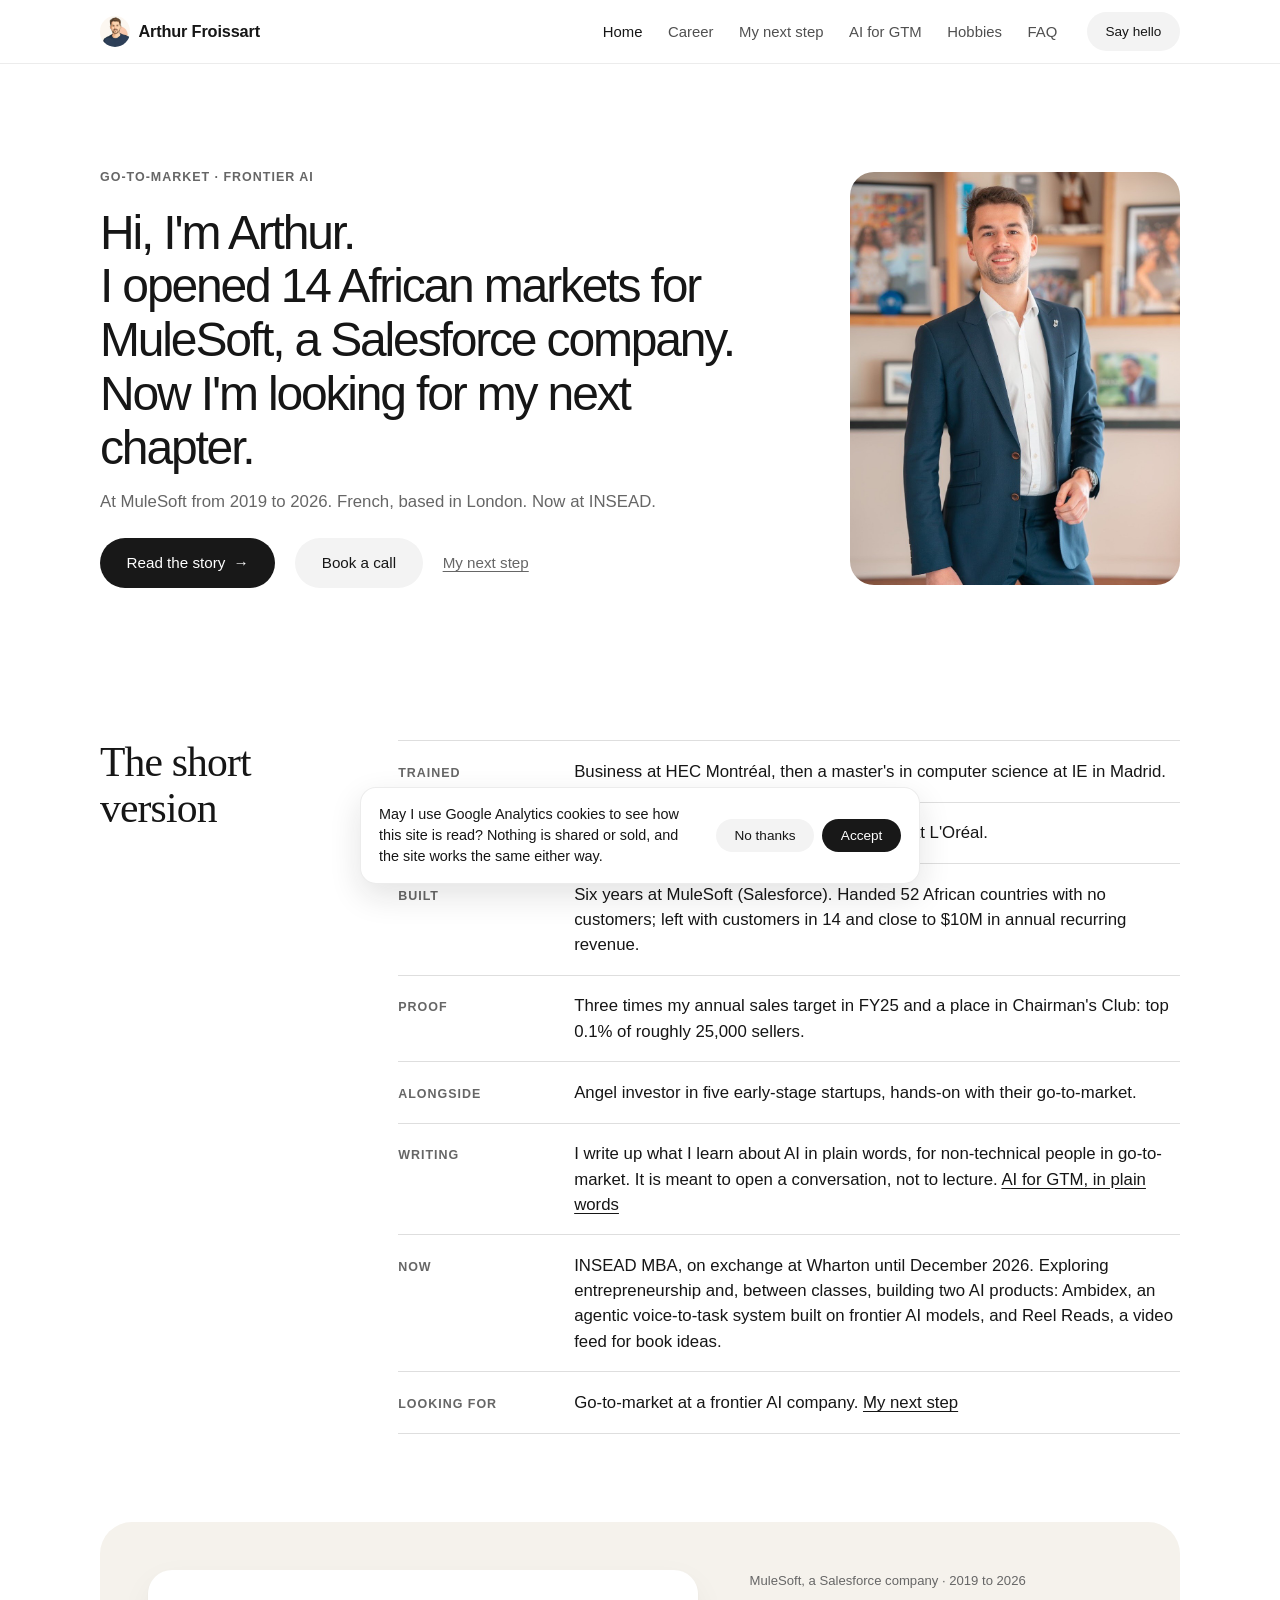
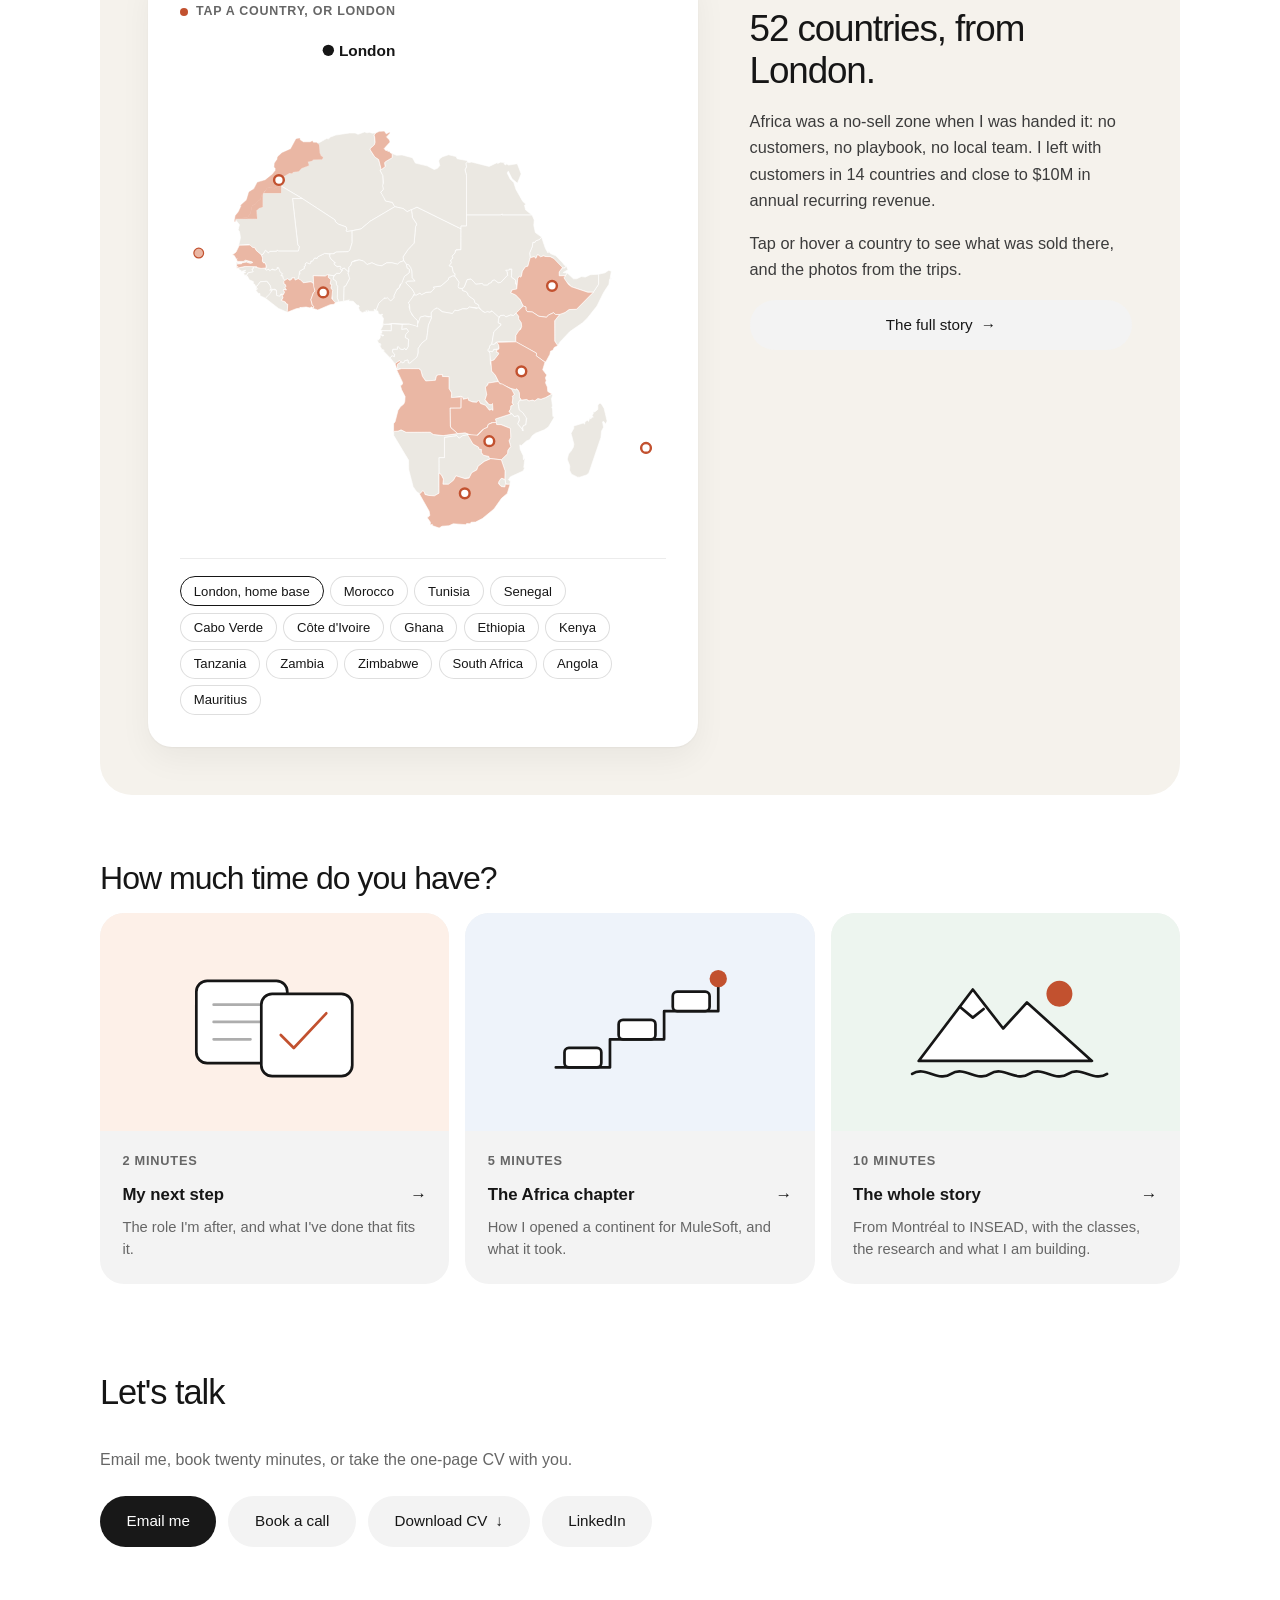
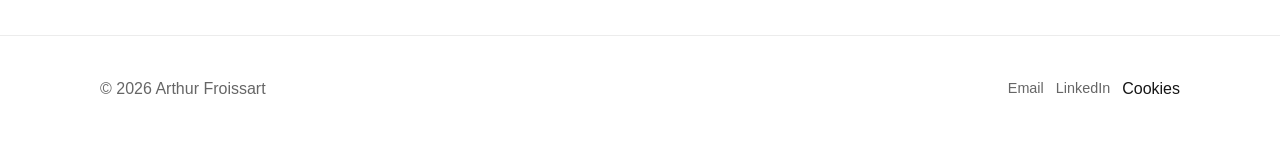
==== index.html @ 1012da7a "remove Claude mentions, fix Chairman's Club and country figures (live pages only) Co-Authored-By: Cl" ====
<!DOCTYPE html>
<html lang="en-GB">
<head>
  <meta charset="UTF-8">
  <meta name="viewport" content="width=device-width, initial-scale=1.0">
  <title>Arthur Froissart · Go-to-market and builder for AI companies</title>
  <meta name="description" content="Arthur built an enterprise software business across Africa from zero. Next, he wants to do it for an AI company.">
  <meta property="og:type" content="website">
  <meta property="og:title" content="Arthur Froissart · Go-to-market and builder for AI companies">
  <meta property="og:description" content="Arthur built an enterprise software business across Africa from zero. Next, he wants to do it for an AI company.">
  <meta property="og:image" content="https://arthurmf.com/assets/og-card.jpg">
  <meta property="og:image:width" content="1200">
  <meta property="og:image:height" content="630">
  <meta name="twitter:card" content="summary_large_image">
  <link rel="icon" href="data:image/svg+xml,%3Csvg xmlns='http://www.w3.org/2000/svg' viewBox='0 0 64 64'%3E%3Crect width='64' height='64' rx='16' fill='%23181818'/%3E%3Ctext x='32' y='42' font-family='Georgia,serif' font-size='30' fill='%23fff' text-anchor='middle'%3EA%3C/text%3E%3C/svg%3E">
  <link rel="stylesheet" href="style.css">
  <script>document.documentElement.classList.add("js");</script>
</head>
<body>
  <a class="skip-link" href="#main">Skip to content</a>

  <header class="site-header">
    <div class="site-header__inner">
      <a class="site-header__brand" href="index.html">
        <img src="assets/illustrations/avatar.jpg" alt="">
        Arthur Froissart
      </a>

      <button class="nav-toggle" data-nav-toggle aria-expanded="false" aria-controls="site-nav">
        <span class="nav-toggle__bar"></span>
        <span class="visually-hidden">Menu</span>
      </button>

      <nav class="site-nav" id="site-nav" data-site-nav aria-label="Primary">
        <ul class="site-nav__list">
          <li><a class="site-nav__link is-active" href="index.html" aria-current="page">Home</a></li>
          <li><a class="site-nav__link" href="career.html">Career</a></li>
          <li><a class="site-nav__link" href="my-next-step.html">My next step</a></li>
          <li><a class="site-nav__link" href="ai-for-gtm.html">AI for GTM</a></li>
          <li><a class="site-nav__link" href="outside.html">Hobbies</a></li>
          <li><a class="site-nav__link" href="faq.html">FAQ</a></li>
          <li><a class="btn btn--secondary btn--sm site-nav__cta" href="mailto:arthurmf.amf@gmail.com">Say hello</a></li>
        </ul>
      </nav>
    </div>
  </header>

  <main id="main">
    <section class="section">
      <div class="container">
        <div class="hero">
          <div class="hero__copy prose">
            <span class="eyebrow">Go-to-market · frontier AI</span>
            <h1>Hi, I'm Arthur.<br>I opened 14 African markets for MuleSoft, a Salesforce company. Now I'm looking for my next chapter.</h1>
            <p class="hero__lede">At MuleSoft from 2019 to 2026. French, based in London. Now at INSEAD.</p>
            <div class="hero__cta-row">
              <a href="career.html" class="btn btn--primary">Read the story <span class="arrow" aria-hidden="true">→</span></a>
              <a href="https://calendar.app.google/CfKY5YtipS45RqvT8" class="btn btn--secondary" target="_blank" rel="noopener">Book a call</a>
              <a href="my-next-step.html" class="link-secondary">My next step</a>
            </div>
          </div>
          <figure class="hero__photo">
            <img src="assets/photos/arthur-portrait.jpg" alt="Portrait of Arthur Froissart" width="960" height="1200">
          </figure>
        </div>
      </div>
    </section>

    <section class="section">
      <div class="container">
        <div class="short-version">
          <h2 class="short-version__title reveal">The short version</h2>
          <ul class="fact-rows">
            <li class="fact-row reveal"><span class="fact-row__label">Trained</span><span class="fact-row__text">Business at HEC Montréal, then a master's in computer science at IE in Madrid.</span></li>
            <li class="fact-row reveal"><span class="fact-row__label">Started</span><span class="fact-row__text">Consulting at Monitor Deloitte, then analytics at L'Oréal.</span></li>
            <li class="fact-row reveal"><span class="fact-row__label">Built</span><span class="fact-row__text">Six years at MuleSoft (Salesforce). Handed 52 African countries with no customers; left with customers in 14 and close to $10M in annual recurring revenue.</span></li>
            <li class="fact-row reveal"><span class="fact-row__label">Proof</span><span class="fact-row__text">Three times my annual sales target in FY25 and a place in Chairman's Club: top 0.1% of roughly 25,000 sellers.</span></li>
            <li class="fact-row reveal"><span class="fact-row__label">Alongside</span><span class="fact-row__text">Angel investor in five early-stage startups, hands-on with their go-to-market.</span></li>
            <li class="fact-row reveal"><span class="fact-row__label">Writing</span><span class="fact-row__text">I write up what I learn about AI in plain words, for non-technical people in go-to-market. It is meant to open a conversation, not to lecture. <a href="ai-for-gtm.html">AI for GTM, in plain words</a></span></li>
            <li class="fact-row reveal"><span class="fact-row__label">Now</span><span class="fact-row__text">INSEAD MBA, on exchange at Wharton until December 2026. Exploring entrepreneurship and, between classes, building two AI products: Ambidex, an agentic voice-to-task system built on frontier AI models, and Reel Reads, a video feed for book ideas.</span></li>
            <li class="fact-row reveal"><span class="fact-row__label">Looking for</span><span class="fact-row__text">Go-to-market at a frontier AI company. <a href="my-next-step.html">My next step</a></span></li>
          </ul>
        </div>
      </div>
    </section>

    <section class="section--tight">
      <div class="container">
        <div class="panel panel--flip" style="--tint: var(--tint-sand)">
          <div class="exhibit reveal">
            <p class="exhibit__hint">Tap a country, or London</p>
            <div class="africa" data-africa>
              <svg class="africa__svg" viewBox="0 -105 600 615" aria-hidden="true" focusable="false">
                <g class="africa__land">
          <path d="M241.9 10.6L239.4 13.5L240.7 22.4L239.7 25.6L234.7 30.1L234.6 31.7L240.3 40.5L245.1 43.7L248.3 56.2L246.9 57.0L250.3 63.4L250.8 80.7L247.7 84.0L251.6 89.5L253.3 94.6L261.9 96.5L265.0 101.9L234.5 119.9L223.3 129.3L206.2 132.7L204.7 131.6L205.7 129.8L204.9 126.8L195.5 123.5L191.5 120.2L191.4 118.3L149.3 90.9L124.6 76.3L124.6 66.7L134.9 60.4L138.5 60.7L139.5 59.0L146.5 58.1L149.8 54.6L158.7 51.2L157.5 49.7L158.0 46.3L163.1 45.3L164.1 43.7L175.3 43.5L176.4 41.0L173.7 38.9L172.2 35.2L171.4 25.5L168.5 23.1L172.2 22.6L180.7 17.9L183.3 18.1L185.7 15.9L192.1 13.5L209.3 10.9L216.0 10.9L219.6 12.6L227.7 9.6L230.7 10.7L232.8 10.4L232.6 9.6L237.4 11.2Z"/>
          <path d="M194.6 219.5L195.7 219.0L194.0 214.3L194.5 200.3L193.0 198.1L192.6 193.8L188.9 191.4L189.0 189.0L193.3 184.0L197.1 184.2L199.7 181.3L199.7 178.7L203.0 177.7L208.0 182.3L207.3 184.3L209.7 189.7L204.3 200.0L202.5 200.3L202.0 218.5Z"/>
          <path d="M355.4 382.8L361.5 394.7L368.4 398.5L369.1 401.1L372.0 401.4L371.8 405.0L374.1 408.4L381.0 410.0L381.1 411.5L383.3 412.7L375.4 416.1L367.8 422.1L366.1 426.6L359.8 430.1L357.1 436.3L350.6 437.1L340.4 433.9L337.3 439.5L331.1 444.3L324.3 444.2L325.0 438.0L322.5 432.8L319.5 430.3L319.4 411.4L326.2 411.4L326.2 386.4L341.5 384.2L344.1 387.3L348.5 384.4Z"/>
          <path d="M189.7 187.0L181.6 185.9L179.3 187.5L164.4 187.0L165.1 197.5L161.7 194.5L152.1 195.7L146.0 190.9L146.3 186.7L147.9 184.4L147.6 181.4L153.5 177.9L153.1 175.6L154.9 174.8L154.2 172.6L155.1 171.7L156.8 170.7L159.6 172.2L161.1 171.5L161.5 168.9L163.5 169.0L166.0 165.1L169.2 165.5L170.2 163.5L178.4 159.5L185.1 160.4L184.7 163.2L186.5 166.8L191.8 171.0L190.3 170.9L190.3 173.1L194.2 175.9L197.9 175.4L198.7 177.0L197.7 178.1L199.8 180.9L197.1 184.2L193.3 184.0Z"/>
          <path d="M391.4 278.1L390.5 281.3L392.9 282.1L393.1 283.6L388.6 289.6L385.7 292.1L383.5 292.1L382.3 288.4L381.2 279.5L385.5 280.8L387.1 277.7Z"/>
          <path d="M241.8 229.5L244.8 221.6L250.1 215.8L255.7 213.8L260.0 217.9L264.3 213.4L263.6 212.3L266.8 205.5L270.5 201.8L276.8 187.9L282.7 183.4L283.0 179.2L280.1 177.6L279.2 172.9L281.9 173.3L284.6 176.8L286.2 181.3L286.5 189.4L290.1 193.7L280.5 193.9L278.6 195.9L286.4 203.6L289.3 208.8L285.8 215.7L281.8 220.4L283.0 221.9L282.6 225.9L286.5 235.8L292.8 242.0L293.6 246.4L292.8 250.4L282.7 246.8L262.2 246.1L251.5 247.1L250.2 246.1L251.0 239.8L248.6 236.0L249.8 235.6L249.5 234.2L247.7 235.1L244.8 234.0L244.2 230.8L242.5 230.0L241.9 231.0Z"/>
          <path d="M347.8 202.9L348.8 205.4L352.6 206.5L355.0 208.7L355.5 211.3L362.9 216.7L363.9 220.5L368.2 222.9L369.9 227.1L357.2 225.7L354.0 228.0L349.0 227.8L342.8 230.1L339.1 229.7L336.1 233.7L323.4 231.5L321.1 229.0L316.2 226.9L310.0 232.2L310.2 238.1L302.5 236.7L296.6 238.0L293.6 246.4L292.8 242.0L288.7 238.3L283.8 230.5L283.0 221.9L281.7 220.7L288.9 210.6L292.1 210.7L296.1 208.3L297.7 210.5L303.6 207.5L309.8 207.1L313.5 202.9L312.0 201.3L321.9 199.7L331.0 191.8L331.4 189.7L336.6 187.0L339.0 187.5L344.4 195.0L343.7 201.9Z"/>
          <path d="M346.7 129.2L346.6 154.9L340.7 155.0L339.6 156.2L339.5 158.7L335.8 162.9L336.9 165.5L333.9 168.0L334.8 171.2L332.0 174.8L335.6 175.7L337.2 183.1L339.5 184.7L339.0 187.5L336.6 187.0L331.6 189.4L331.0 191.8L321.9 199.7L312.5 201.0L313.5 202.9L310.5 206.1L309.8 207.1L303.6 207.5L298.0 210.4L296.1 208.3L292.1 210.7L288.9 210.6L289.3 208.8L286.4 203.6L278.6 195.9L280.5 193.9L290.1 193.7L286.5 189.4L286.2 181.3L284.6 176.8L281.9 173.3L279.2 172.9L276.1 168.6L275.0 164.0L281.3 154.7L288.8 146.8L290.6 126.5L292.1 123.4L286.8 115.4L285.5 105.4L292.3 102.4Z"/>
          <path d="M259.3 288.4L261.8 285.7L264.4 286.7L264.8 284.4L262.1 281.1L262.5 277.7L268.2 277.6L268.1 274.9L269.2 274.2L271.9 277.5L275.2 278.1L277.0 276.3L278.8 278.7L281.4 274.7L282.0 265.7L277.8 263.2L278.5 259.4L281.7 255.7L280.0 252.5L273.5 253.3L274.0 247.1L282.7 246.8L290.6 248.8L293.3 250.1L292.9 247.5L296.6 238.0L302.2 236.7L307.1 238.0L309.2 237.2L310.2 239.3L306.5 248.1L304.3 265.5L298.4 270.1L293.9 276.6L293.4 285.4L291.5 288.6L283.6 295.0L281.6 294.7L281.2 291.0L276.9 292.1L276.5 293.9L274.8 294.7L270.6 291.9L265.3 295.8Z"/>
          <path d="M392.7 317.5L380.1 319.5L379.9 321.5L376.7 324.5L378.3 328.7L378.3 334.4L376.4 339.9L377.3 342.1L381.2 345.8L384.1 346.2L384.3 345.0L386.2 344.5L386.1 353.2L384.6 351.9L381.6 352.9L376.8 346.9L370.8 344.7L368.3 340.5L366.0 343.2L360.6 342.7L356.0 340.8L355.6 338.0L349.4 339.4L349.3 337.5L346.6 335.7L335.1 337.9L335.1 331.6L331.9 326.2L331.7 311.5L323.7 311.3L323.6 308.9L318.8 309.3L316.4 310.4L315.1 316.0L303.1 316.9L299.1 311.2L297.1 303.7L295.3 301.9L272.0 301.5L268.0 302.5L266.7 301.0L268.6 300.5L268.3 296.3L272.6 293.1L274.6 294.6L276.5 293.9L276.9 292.1L281.2 291.0L281.6 294.7L283.6 295.0L292.3 287.4L293.9 282.4L293.9 276.6L298.4 270.1L304.3 265.5L306.5 248.1L310.2 239.3L309.9 232.8L313.3 228.5L317.5 227.0L323.4 231.5L336.1 233.7L339.1 229.7L342.8 230.1L349.0 227.8L354.0 228.0L357.2 225.7L366.0 227.4L368.0 226.5L375.3 232.2L378.9 231.2L382.3 231.9L385.4 230.6L393.7 238.2L392.6 245.1L396.3 247.2L387.2 256.2L384.7 271.2L382.1 273.5L381.7 276.7L379.8 278.4L382.3 282.6L383.0 295.1L384.9 300.7L384.5 304.7L389.0 309.7Z"/>
          <path d="M477.7 183.6L475.5 187.0L467.8 187.1L467.8 182.3L472.5 176.7L474.0 177.6L476.8 175.4L478.6 179.6L472.7 183.1Z"/>
          <path d="M434.3 112.2L397.4 112.2L397.1 110.8L395.8 112.2L353.5 112.2L353.5 63.4L351.6 56.4L353.3 53.2L352.6 48.7L354.6 46.5L356.2 47.5L359.7 46.8L381.3 52.2L390.3 47.9L393.9 47.1L391.4 48.2L393.3 48.0L395.0 46.9L400.4 47.3L402.1 48.7L400.5 47.7L399.6 49.0L401.9 50.4L402.9 49.0L405.3 50.5L416.1 48.8L420.9 61.4L416.3 73.0L409.7 67.5L405.0 58.0L403.6 60.3L407.3 67.6L411.7 72.1L414.5 80.6L422.9 95.4L426.9 99.0L425.0 100.1L426.3 105.8Z"/>
          <path d="M260.6 247.1L260.7 255.0L248.8 254.8L247.4 254.1L250.3 248.7L250.2 246.1L251.5 247.1Z"/>
          <path d="M432.0 164.9L431.3 158.9L434.6 151.0L435.3 145.8L438.0 145.8L438.9 144.0L443.7 142.2L446.1 139.4L450.8 153.5L454.1 159.0L454.7 156.6L457.0 159.7L463.6 162.4L471.6 170.7L474.6 174.3L476.6 174.6L473.8 177.6L471.8 177.0L461.2 165.8L456.6 163.5L450.1 163.3L449.0 162.3L444.9 163.7L441.2 160.8L439.1 165.6L436.9 163.5Z"/>
          <path d="M274.0 247.1L273.5 253.3L280.0 252.5L281.7 255.7L278.5 259.4L277.8 263.2L282.0 265.7L281.4 274.7L278.8 278.7L277.0 276.3L275.2 278.1L271.9 277.5L269.2 274.2L268.1 274.9L268.2 277.6L262.5 277.7L262.1 281.1L264.8 284.4L264.4 286.7L261.8 285.7L260.4 286.6L259.3 288.4L250.0 278.9L252.0 279.1L249.0 277.9L245.0 270.7L247.0 272.9L248.2 272.4L246.8 272.1L247.2 270.8L245.2 270.6L242.8 265.8L244.4 266.5L246.8 264.2L247.2 259.5L250.2 261.5L251.6 260.5L248.5 259.8L247.0 258.0L249.0 257.9L248.8 254.8L260.7 255.0L260.8 246.2Z"/>
          <path d="M71.0 169.4L78.1 169.4L81.4 167.9L85.6 170.0L88.6 169.7L89.4 171.1L86.7 171.8L80.6 169.6L79.7 170.7L69.6 173.0L69.2 171.1L70.2 170.2L72.0 171.6L78.7 170.2L72.4 171.1Z"/>
          <path d="M113.7 204.1L110.8 205.1L112.2 202.7L110.9 198.5L107.4 194.0L99.1 194.5L95.0 199.9L93.2 200.3L92.2 197.7L90.5 197.0L90.5 194.3L85.5 192.1L83.1 187.5L81.3 188.1L83.8 183.5L90.2 182.0L88.7 179.0L90.4 178.1L90.2 175.6L99.3 177.9L106.2 177.5L105.4 178.8L106.7 180.1L109.3 178.8L110.8 180.9L112.4 179.3L117.3 180.0L120.0 178.5L119.9 176.9L122.4 177.8L123.6 182.4L126.5 184.5L124.7 186.9L126.9 187.1L127.4 190.5L129.3 191.9L128.3 197.2L129.9 197.8L130.7 200.1L129.5 202.0L131.4 204.6L127.8 204.1L127.5 205.7L129.1 206.9L127.8 210.2L124.7 209.5L123.2 212.4L121.6 212.7L119.2 211.4L118.9 205.0L117.1 203.7Z"/>
          <path d="M70.0 177.8L80.3 175.6L90.2 175.6L90.4 178.1L88.7 179.0L90.2 182.0L83.8 183.5L81.3 187.4L81.2 186.0L80.1 186.8L78.3 184.2L81.1 182.9L78.2 181.7L81.1 180.4L75.2 181.7L75.3 180.6L72.6 179.8L73.1 178.6Z"/>
          <path d="M379.0 466.5L376.7 466.8L374.4 470.1L372.3 469.9L369.8 467.9L367.6 463.5L370.1 461.4L372.2 458.6L378.3 456.2L383.5 460.8L381.5 465.2Z"/>
          <path d="M105.3 214.8L114.6 203.9L118.9 205.0L119.2 211.4L123.2 212.4L124.2 210.1L126.2 210.7L127.2 213.7L125.1 217.5L130.0 219.4L130.6 221.2L132.9 222.1L132.3 232.2L121.5 227.4Z"/>
          <path d="M248.3 56.2L253.1 52.5L252.4 47.8L253.5 46.3L261.8 41.4L261.8 36.2L267.1 38.4L273.9 38.0L286.8 41.5L290.4 48.1L304.8 51.5L313.6 56.0L317.7 54.5L320.4 51.2L319.1 45.4L320.4 42.7L323.8 40.3L331.3 37.8L340.6 40.0L341.9 42.7L353.8 45.0L354.6 46.5L352.6 48.7L353.4 52.5L351.6 56.4L352.3 59.1L353.5 63.4L353.5 125.8L346.7 125.8L346.7 129.2L292.3 102.4L280.3 108.0L275.3 104.2L265.0 101.9L261.9 96.5L253.8 95.0L247.7 84.0L250.6 81.2L250.9 79.2L249.9 76.0L251.0 72.9L250.4 63.8L246.9 57.0Z"/>
          <path d="M520.5 346.3L523.2 350.7L526.9 366.4L525.0 370.3L522.9 366.9L521.3 367.3L522.5 373.9L519.9 379.0L519.3 386.5L504.4 430.4L501.4 432.8L493.1 435.6L490.4 435.5L483.0 431.8L480.6 427.0L480.9 421.8L477.7 413.3L479.4 407.0L482.2 403.7L485.2 398.8L485.9 394.7L482.4 381.4L485.7 375.4L485.8 372.3L497.5 368.8L499.1 370.1L499.6 367.3L502.8 365.3L503.9 366.8L505.6 362.2L506.4 361.9L506.5 363.9L508.5 361.3L509.8 361.6L508.5 359.5L510.0 356.7L509.6 354.7L511.7 355.1L515.4 352.0L515.5 346.4L518.2 343.9Z"/>
          <path d="M409.4 357.1L407.9 357.2L405.8 354.2L407.8 351.7L408.1 347.7L411.5 345.8L409.7 344.2L410.6 337.7L409.8 335.9L412.5 333.6L407.5 325.8L414.0 327.6L415.4 326.7L418.4 330.0L418.8 333.4L418.9 337.1L421.3 340.5L419.0 340.8L417.2 344.5L418.6 352.6L421.7 354.6L427.4 361.6L426.7 371.0L423.8 371.9L422.7 374.4L423.6 378.1L422.2 378.2L422.1 376.3L416.5 369.8L418.5 365.8L418.2 361.1L417.1 359.8L412.3 360.9Z"/>
          <path d="M106.2 177.5L106.1 173.8L104.5 170.9L103.1 171.3L101.6 169.1L101.9 165.2L100.1 161.1L102.4 160.6L105.4 155.5L109.2 158.8L110.9 156.9L119.4 156.7L120.0 155.2L121.2 156.4L146.1 156.4L147.2 151.1L145.3 149.1L138.8 91.8L150.8 91.8L191.4 118.3L191.5 120.2L195.5 123.5L204.9 126.8L205.7 129.8L204.7 131.6L205.7 132.5L212.3 131.6L212.4 146.2L209.7 155.0L207.4 157.4L192.4 157.9L188.5 160.1L178.4 159.5L170.2 163.5L169.2 165.5L166.0 165.1L163.5 169.0L161.5 168.9L161.1 171.5L159.6 172.2L156.1 170.8L154.2 172.6L154.9 174.8L153.1 175.6L153.5 177.9L147.6 181.4L146.0 190.9L142.6 192.5L141.2 192.0L141.0 188.9L139.9 190.0L138.4 189.3L138.1 191.4L136.3 191.5L135.9 192.8L132.6 190.8L129.3 192.7L127.4 190.5L126.9 187.1L124.7 186.9L126.5 184.5L123.6 182.4L121.6 177.1L119.7 177.0L120.0 178.5L117.5 179.9L113.7 178.8L110.8 180.9L109.3 178.8L106.7 180.1L105.4 178.8Z"/>
          <path d="M100.1 161.1L93.8 155.6L92.4 152.6L89.3 152.0L84.8 148.5L73.2 149.4L71.2 154.1L74.6 140.2L73.4 132.6L71.3 130.1L72.7 129.1L71.8 129.4L73.4 124.3L68.8 118.4L67.6 119.7L68.2 116.8L95.1 116.7L94.2 106.6L97.8 103.6L101.8 102.2L101.9 94.2L101.9 85.0L124.6 85.0L124.6 76.3L150.8 91.8L138.8 91.8L145.3 149.1L147.2 151.1L146.1 156.4L121.2 156.4L120.0 155.2L119.4 156.7L110.9 156.9L109.2 158.8L105.4 155.5L102.4 160.6Z"/>
          <path d="M396.4 414.1L404.1 406.6L404.5 402.3L408.0 397.7L406.0 390.6L408.0 386.6L407.6 375.4L396.0 370.8L390.4 370.5L389.2 363.7L409.4 357.1L412.3 360.9L417.3 359.9L418.6 364.8L416.5 369.8L422.1 376.3L422.0 377.9L423.5 378.2L422.7 374.4L424.0 371.7L426.7 371.0L427.7 363.1L423.3 356.3L418.6 352.6L417.2 344.5L419.0 340.8L427.8 339.7L430.5 341.4L435.1 340.5L437.7 341.4L441.5 338.6L445.3 339.4L452.6 336.5L458.8 333.0L459.8 334.3L458.3 338.9L459.5 347.7L458.6 350.1L459.5 350.1L460.0 360.7L461.2 360.2L461.3 362.4L454.5 373.6L449.4 377.2L438.7 381.3L434.8 384.2L431.1 389.4L427.4 391.0L421.2 396.5L419.2 395.8L419.6 401.0L423.4 409.0L423.7 414.1L424.7 412.2L425.3 413.5L424.1 423.6L425.3 423.8L423.3 427.9L407.7 435.1L405.2 438.6L407.0 440.4L407.7 439.2L407.2 444.4L402.0 444.3L400.7 437.1L401.1 428.1Z"/>
          <path d="M342.6 381.8L351.8 380.9L355.4 382.8L348.5 384.4L344.4 387.3L341.5 384.2L326.2 386.4L326.2 411.4L319.4 411.4L319.5 455.3L313.9 458.6L306.7 458.1L302.2 456.9L301.6 454.0L299.6 452.4L295.7 456.1L291.7 453.2L287.6 447.3L282.2 426.4L281.9 414.5L263.7 384.2L263.5 379.1L268.9 378.8L272.7 377.2L278.9 380.2L308.7 380.1L312.5 382.9L324.7 384.3Z"/>
          <path d="M276.1 168.6L271.1 170.3L268.3 172.8L261.2 171.0L254.8 171.2L249.0 174.7L243.1 174.0L236.8 171.1L230.8 173.3L226.4 168.9L220.9 167.5L215.3 168.4L211.8 170.3L211.1 173.8L208.4 176.6L208.0 182.3L202.7 177.6L199.7 178.7L199.8 180.9L197.7 178.1L198.7 177.0L197.9 175.4L193.8 175.6L190.3 173.1L190.3 170.9L191.8 171.0L190.5 170.2L186.1 166.1L184.7 163.2L185.2 160.0L190.0 159.9L192.4 157.9L207.4 157.4L209.6 155.2L212.4 146.2L212.3 131.6L223.3 129.3L234.5 119.9L265.0 101.9L275.3 104.2L280.3 108.0L285.5 105.4L286.8 115.4L292.1 123.4L290.6 126.5L288.8 146.8L281.3 154.7L275.0 164.0Z"/>
          <path d="M276.1 168.6L279.2 172.9L280.1 177.6L283.0 179.2L282.7 183.4L276.8 187.9L273.4 196.8L271.5 197.7L270.2 202.3L267.9 203.4L263.6 212.3L264.3 213.4L261.6 216.9L259.4 218.0L255.7 213.8L254.4 215.0L252.6 214.2L245.2 220.9L241.8 229.5L239.6 228.4L240.0 230.8L233.1 230.9L231.7 229.7L232.3 231.1L230.7 231.9L229.6 229.7L230.3 232.1L228.3 231.4L224.9 232.6L221.6 230.2L220.2 226.6L221.3 224.6L219.0 224.2L220.7 223.6L218.4 223.4L213.7 218.6L207.3 218.2L208.9 216.9L202.0 218.5L202.5 200.3L204.3 200.0L209.3 190.8L207.3 183.6L208.5 181.8L208.4 176.6L211.1 173.8L211.8 170.3L220.9 167.5L226.4 168.9L230.8 173.3L236.8 171.1L243.1 174.0L249.0 174.7L254.8 171.2L261.2 171.0L268.3 172.8L271.1 170.3Z"/>
          <path d="M384.7 271.2L387.1 271.8L391.1 269.1L393.1 272.4L393.4 277.2L389.2 277.8L387.1 277.7L385.5 280.8L380.3 280.0L379.8 278.4L381.7 276.7L381.8 274.1Z"/>
          <path d="M414.6 233.1L411.3 236.3L408.0 235.4L402.1 237.9L399.8 235.9L395.4 236.1L393.3 238.1L384.6 230.3L382.3 231.9L378.9 231.2L376.5 232.4L372.6 230.2L368.9 225.8L368.2 222.9L363.9 220.5L362.9 216.7L355.5 211.3L355.0 208.7L352.6 206.5L348.8 205.4L347.8 202.9L350.4 201.4L354.3 191.7L359.4 191.0L364.9 197.3L373.2 196.5L374.3 198.4L379.7 198.4L380.7 196.6L384.0 195.4L384.9 193.4L387.6 191.9L392.7 195.6L395.9 195.2L404.1 186.4L403.5 182.2L401.7 180.2L409.4 178.7L408.9 188.7L414.2 192.6L413.9 197.2L415.3 197.5L415.5 202.8L414.5 204.4L409.9 204.4L408.0 208.1L414.1 210.7L419.6 216.5L423.4 224.5Z"/>
          <path d="M113.7 204.1L111.2 209.0L105.3 214.8L98.7 211.6L98.7 209.1L96.2 208.6L93.3 204.5L95.9 203.1L94.0 203.5L93.8 201.7L94.8 201.4L93.2 200.3L95.0 199.9L99.1 194.5L106.9 193.8L110.9 198.5L112.2 202.7L110.8 205.1Z"/>
          <path d="M466.0 273.3L462.3 267.7L462.3 242.5L469.4 233.7L474.6 232.6L480.0 228.8L489.2 228.4L509.9 207.4L516.4 197.5L516.4 185.2L524.3 183.4L527.2 181.4L529.0 180.3L532.1 181.4L530.6 190.8L531.7 190.0L533.0 191.2L529.9 191.5L529.2 197.7L522.6 207.7L514.4 224.4L502.4 239.5L496.7 245.0L480.9 256.0L469.1 268.4Z"/>
          <path d="M516.4 185.2L516.4 197.5L509.9 207.4L503.1 207.4L483.0 200.7L474.9 192.4L473.7 189.6L477.7 183.6L485.4 190.9L489.2 190.8L495.2 188.1L500.2 188.7L506.0 185.8Z"/>
          <path d="M415.3 197.5L413.9 197.2L414.2 192.6L408.9 188.7L409.4 178.7L406.1 178.7L406.2 180.1L401.7 180.2L403.5 182.2L404.1 186.4L395.5 195.4L392.7 195.6L387.6 191.9L384.9 193.4L384.0 195.4L380.7 196.6L379.7 198.4L374.3 198.4L373.2 196.5L364.9 197.3L359.0 190.9L354.1 191.8L350.4 201.4L347.8 202.9L344.0 202.2L343.1 200.3L344.4 195.0L339.0 187.5L339.5 184.7L337.2 183.1L335.6 175.7L332.0 174.8L334.8 171.2L334.1 167.6L336.8 165.2L335.8 162.9L339.5 158.7L340.1 155.5L346.6 154.9L346.7 125.8L353.5 125.8L353.5 112.2L395.8 112.2L397.1 110.8L397.4 112.2L434.3 112.2L437.0 118.3L436.5 125.0L438.4 133.8L446.1 139.4L443.7 142.2L438.9 144.0L438.0 145.8L435.3 145.8L434.6 151.0L431.3 158.9L432.0 164.9L429.3 175.1L426.2 176.0L422.4 181.4L421.1 187.9L420.0 188.7L418.7 187.8L417.1 189.3Z"/>
          <path d="M189.7 187.0L188.8 191.2L192.6 193.8L193.0 198.1L194.5 200.3L194.0 214.3L195.7 219.0L191.7 220.4L188.6 217.9L187.0 210.8L188.3 205.3L186.1 202.2L187.2 197.9L185.2 197.4L186.2 191.8L183.0 189.2L183.1 186.2Z"/>
          <path d="M414.1 268.6L393.1 268.6L390.0 269.1L387.1 271.8L384.7 271.2L387.2 256.2L396.1 247.9L395.6 246.4L392.6 245.1L392.9 240.3L395.4 236.1L399.8 235.9L402.1 237.9L408.0 235.4L411.3 236.3L414.6 233.1L417.8 237.0L417.8 240.3L421.0 244.9L421.4 250.1L414.4 260.6Z"/>
          <path d="M400.8 438.3L402.0 444.3L400.9 447.5L394.8 446.2L393.0 441.7L395.0 438.5L397.0 436.9Z"/>
                </g>
                <g>
          <g class="africa__country africa__country--group" data-id="MA"><title>Morocco</title><path d="M168.5 23.1L171.4 25.5L172.2 35.2L173.7 38.9L176.4 41.0L175.3 43.5L164.1 43.7L163.1 45.3L157.6 46.5L158.7 51.2L149.8 54.6L146.5 58.1L139.5 59.0L138.5 60.7L134.9 60.4L124.7 66.5L123.8 77.4L119.6 77.6L116.8 79.2L110.4 78.1L106.1 79.0L106.5 80.7L101.4 85.9L99.1 93.0L95.3 95.4L93.1 98.7L89.1 100.7L86.9 110.1L83.3 115.6L68.0 116.1L68.5 112.9L72.4 108.2L76.2 100.0L74.9 100.8L75.5 99.7L82.3 93.7L85.2 83.9L91.3 80.0L95.5 72.0L105.0 69.3L114.2 62.0L117.9 57.1L118.0 54.8L116.4 52.9L116.9 48.1L120.0 43.6L120.7 40.3L125.7 35.7L136.7 30.8L143.3 18.5L147.7 17.7L147.9 19.6L152.1 22.4L160.5 22.4L163.4 21.0L164.3 22.9Z"/><path d="M123.6 73.7L124.6 73.7L124.6 85.0L101.9 85.0L101.8 102.2L97.8 103.6L94.2 106.6L95.1 116.7L68.2 116.8L67.7 120.3L68.0 116.1L82.7 115.9L84.2 113.9L86.9 110.1L89.1 100.7L93.1 98.7L95.3 95.4L99.1 93.0L101.6 85.1L103.9 84.3L106.5 80.7L106.1 79.0L110.4 78.1L116.8 79.2L119.6 77.6L123.8 77.4Z"/></g>
          <path class="africa__country" data-id="TN" d="M261.8 36.2L261.8 41.4L253.5 46.3L252.4 47.8L253.1 52.5L248.3 56.2L245.1 43.7L240.3 40.5L234.6 31.7L234.7 30.1L239.7 25.6L240.7 22.4L240.1 15.7L239.4 13.5L241.9 10.6L245.8 8.9L252.2 8.5L254.4 12.0L258.8 9.7L259.3 11.1L254.8 15.8L258.4 19.5L259.2 22.2L251.9 30.2L253.7 32.4L256.4 32.7L256.5 33.9L258.1 33.1L259.8 35.7Z"><title>Tunisia</title></path>
          <path class="africa__country" data-id="SN" d="M100.1 161.1L101.9 165.2L101.6 169.1L103.1 171.3L104.5 170.9L106.1 173.8L106.2 177.5L100.0 178.0L94.8 176.9L94.6 175.9L80.3 175.6L70.0 177.8L69.6 176.6L71.8 176.1L69.6 175.9L70.0 172.6L75.9 172.3L76.1 171.2L81.9 170.2L86.7 171.8L89.4 171.1L89.4 170.1L80.9 167.9L78.1 169.4L71.0 169.4L69.6 167.2L70.6 166.3L69.4 166.6L66.9 162.2L64.4 161.5L69.1 157.8L73.2 149.4L86.4 149.1L89.3 152.0L92.4 152.6L93.8 155.6Z"><title>Senegal</title></path>
          <circle class="africa__country africa__island" data-id="CV" cx="23.1" cy="159.1" r="6"><title>Cabo Verde</title></circle>
          <path class="africa__country" data-id="CI" d="M129.3 192.7L132.6 190.8L135.9 192.8L136.3 191.5L138.1 191.4L138.4 189.3L139.9 190.0L141.0 188.9L142.0 192.4L145.8 190.8L148.9 192.2L152.1 195.7L161.7 194.5L165.3 197.3L166.6 206.0L164.6 207.9L161.5 216.6L163.2 223.0L164.9 224.9L163.6 227.0L161.8 225.4L160.8 226.9L155.6 225.7L147.7 226.4L149.2 226.9L143.4 227.7L132.3 232.2L132.9 222.1L130.6 221.2L130.0 219.4L125.1 217.5L127.1 214.3L125.9 210.4L127.6 210.4L129.1 206.9L127.5 205.7L127.6 204.3L131.4 204.6L129.5 202.0L130.7 200.1L129.9 197.8L128.3 197.2L128.1 194.0Z"><title>Côte d'Ivoire</title></path>
          <path class="africa__country" data-id="GH" d="M183.1 186.2L183.0 189.2L186.2 191.8L185.2 197.4L187.2 197.9L186.1 202.2L188.3 205.0L187.2 215.2L191.7 220.4L190.1 222.3L185.4 222.7L170.0 229.4L165.1 227.7L162.4 227.2L164.5 226.8L164.9 224.9L163.2 223.0L161.5 216.6L164.6 207.9L166.6 206.0L164.9 200.3L164.4 187.0L179.3 187.5L181.6 185.9Z"><title>Ghana</title></path>
          <path class="africa__country" data-id="ET" d="M423.4 224.5L419.6 216.5L414.1 210.7L408.0 208.1L409.9 204.4L415.4 203.4L416.7 190.2L418.7 187.8L420.0 188.7L421.1 187.9L422.4 181.4L426.2 176.0L429.1 175.3L432.0 164.9L436.9 163.5L439.1 165.6L441.2 160.8L444.9 163.7L449.0 162.3L450.1 163.3L456.6 163.5L461.2 165.8L470.7 175.7L471.8 177.0L467.8 182.3L467.8 187.1L475.5 187.0L473.7 189.7L479.3 198.0L483.0 200.7L503.1 207.4L509.9 207.4L489.2 228.4L480.0 228.8L475.0 232.4L468.4 234.8L463.4 234.9L460.8 232.7L454.5 235.6L452.2 238.3L442.6 237.0L434.6 231.8L428.5 231.4L426.8 229.1L426.7 225.5Z"><title>Ethiopia</title></path>
          <path class="africa__country" data-id="KE" d="M414.1 268.6L414.4 260.6L418.1 254.7L420.2 253.3L421.5 249.7L421.0 244.9L417.8 240.3L417.8 237.0L414.6 233.1L423.4 224.5L426.7 225.5L426.8 229.1L428.5 231.4L434.6 231.8L442.6 237.0L452.2 238.3L454.5 235.6L460.8 232.7L463.4 234.9L468.4 234.8L462.2 242.7L462.3 267.7L466.0 273.3L461.7 275.6L460.0 279.1L457.1 280.1L456.4 283.9L451.4 293.3L450.1 293.6L440.6 286.8L439.3 285.6L439.6 282.5Z"><title>Kenya</title></path>
          <path class="africa__country" data-id="TZ" d="M407.5 325.8L394.2 319.9L389.0 309.7L384.5 304.7L383.5 292.1L387.2 291.1L393.1 283.6L392.9 282.1L390.5 281.0L391.2 278.3L393.2 277.7L393.6 276.4L393.1 272.4L390.8 269.2L414.7 268.6L439.6 282.5L439.9 283.9L439.4 285.7L450.3 293.7L447.5 303.1L452.5 309.6L450.8 312.9L451.8 316.3L450.9 319.2L453.2 324.3L453.7 329.8L458.8 333.0L451.0 337.4L445.3 339.4L441.5 338.6L437.7 341.4L435.1 340.5L430.5 341.4L427.8 339.7L421.3 340.5L418.9 337.1L418.7 331.4L417.0 328.0L414.8 326.4L414.0 327.6Z"><title>Tanzania</title></path>
          <path class="africa__country" data-id="ZM" d="M390.3 368.2L384.1 368.5L380.2 370.5L379.2 374.2L373.5 376.7L365.7 384.5L359.5 383.9L351.8 380.9L342.6 381.8L334.2 374.7L333.5 372.4L333.1 350.2L346.5 350.1L346.6 335.7L349.3 337.5L349.4 339.4L355.6 338.0L356.0 340.8L360.6 342.7L366.0 343.2L368.3 340.5L370.8 344.7L376.8 346.9L381.6 352.9L384.6 351.9L386.1 353.2L385.5 344.7L384.1 346.2L381.2 345.8L376.4 339.9L378.4 333.5L376.7 324.5L379.9 321.5L380.1 319.5L392.7 317.5L394.6 320.3L397.5 320.6L409.3 327.3L412.5 333.6L409.8 335.9L410.6 337.7L409.7 344.2L411.5 345.8L408.1 347.7L407.8 351.7L405.8 354.2L407.9 357.2L409.4 357.1L389.2 363.7Z"><title>Zambia</title></path>
          <path class="africa__country" data-id="ZW" d="M396.4 414.1L383.3 412.7L381.1 411.5L381.0 410.0L374.1 408.4L371.8 405.0L371.8 401.2L369.1 401.1L368.4 398.5L361.5 394.7L355.2 384.0L355.4 382.8L367.3 383.9L375.1 375.8L379.2 374.2L380.2 370.5L385.8 368.2L390.3 368.2L390.6 370.6L396.0 370.8L407.6 375.4L408.0 386.6L406.0 390.6L408.0 397.7L404.5 402.3L404.1 406.6Z"><title>Zimbabwe</title></path>
          <path class="africa__country" data-id="ZA" d="M383.3 412.7L396.4 414.1L401.0 427.6L400.8 438.3L397.2 436.9L395.8 437.5L393.1 441.4L393.1 443.9L396.3 447.0L399.4 447.5L400.9 447.5L401.2 444.2L407.2 444.4L403.8 455.6L396.7 461.6L387.4 474.8L373.1 486.6L364.6 491.0L359.1 491.2L357.9 493.1L353.6 492.8L352.4 494.1L337.0 493.1L331.8 495.5L323.2 496.1L319.7 498.3L311.7 495.5L311.1 493.6L308.8 495.0L308.9 491.1L305.2 485.9L305.3 484.5L306.2 484.7L308.2 482.8L307.4 477.6L295.4 456.4L299.6 452.4L301.6 454.0L302.2 456.9L306.7 458.1L313.9 458.6L319.5 455.3L319.5 430.3L322.5 432.8L325.0 438.0L324.3 444.2L331.1 444.3L337.3 439.5L340.4 433.9L351.9 437.4L356.6 436.7L359.8 430.1L366.1 426.6L367.8 422.1L375.4 416.1Z"><title>South Africa</title></path>
          <path class="africa__country" data-id="AO" d="M272.5 293.3L268.3 296.3L268.5 300.7L266.7 301.0L266.6 299.0L265.3 295.8L266.6 294.3L270.6 291.9ZM346.6 335.7L346.5 350.1L333.1 350.2L333.5 372.4L334.2 374.7L342.6 381.8L324.7 384.3L312.5 382.9L308.7 380.1L278.9 380.2L272.7 377.2L268.9 378.8L263.5 379.1L263.5 369.5L265.3 367.3L268.9 353.2L271.9 348.7L276.1 345.3L277.3 342.1L277.7 336.1L273.4 327.8L272.0 322.9L274.4 320.9L274.6 318.7L267.3 303.2L273.3 301.6L294.5 301.7L297.1 303.7L299.1 311.2L303.1 316.9L315.1 316.0L316.4 310.4L318.8 309.3L323.6 308.9L323.7 311.3L331.9 311.6L331.9 326.2L335.1 331.6L334.7 337.4L345.7 336.7Z"><title>Angola</title></path>
          <circle class="africa__country africa__island" data-id="MU" cx="574.9" cy="399.5" r="6"><title>Mauritius</title></circle>
                </g>
              </svg>
              <div class="africa__panel" data-africa-panel aria-live="polite" role="group" aria-label="Selected place" hidden>
                <button type="button" class="africa__close" data-africa-close aria-label="Close">×</button>
                <p class="africa__kicker" data-africa-kicker>The territory</p>
                <p class="africa__name" data-africa-name>14 countries</p>
                <p class="africa__detail" data-africa-detail>Every shaded market has at least one paying customer.</p>
                <p class="africa__detail" data-africa-note>Pick a country to follow the trip from London and see what was sold there.</p>
                <figure class="africa__photo" data-africa-photo hidden><img alt="" loading="lazy" data-africa-photo-img><figcaption><span data-africa-photo-cap></span><button type="button" class="africa__next" data-africa-photo-next hidden>Next photo</button></figcaption></figure>
              </div>
              <ul class="africa__chips" aria-label="Countries with customers">
              <li><button type="button" class="africa__chip africa__chip--home" data-id="LON" aria-pressed="false">London, home base</button></li>
              <li><button type="button" class="africa__chip" data-id="MA" aria-pressed="false">Morocco</button></li>
              <li><button type="button" class="africa__chip" data-id="TN" aria-pressed="false">Tunisia</button></li>
              <li><button type="button" class="africa__chip" data-id="SN" aria-pressed="false">Senegal</button></li>
              <li><button type="button" class="africa__chip" data-id="CV" aria-pressed="false">Cabo Verde</button></li>
              <li><button type="button" class="africa__chip" data-id="CI" aria-pressed="false">Côte d'Ivoire</button></li>
              <li><button type="button" class="africa__chip" data-id="GH" aria-pressed="false">Ghana</button></li>
              <li><button type="button" class="africa__chip" data-id="ET" aria-pressed="false">Ethiopia</button></li>
              <li><button type="button" class="africa__chip" data-id="KE" aria-pressed="false">Kenya</button></li>
              <li><button type="button" class="africa__chip" data-id="TZ" aria-pressed="false">Tanzania</button></li>
              <li><button type="button" class="africa__chip" data-id="ZM" aria-pressed="false">Zambia</button></li>
              <li><button type="button" class="africa__chip" data-id="ZW" aria-pressed="false">Zimbabwe</button></li>
              <li><button type="button" class="africa__chip" data-id="ZA" aria-pressed="false">South Africa</button></li>
              <li><button type="button" class="africa__chip" data-id="AO" aria-pressed="false">Angola</button></li>
              <li><button type="button" class="africa__chip" data-id="MU" aria-pressed="false">Mauritius</button></li>
              </ul>
              <script type="application/json" data-africa-data>{"MA": {"name": "Morocco", "region": "North Africa", "count": 4, "sectors": "Industry, telecoms, utilities", "note": "Executive briefings and hands-on workshops in Casablanca.", "photos": [{"src": "assets/photos/field/ma-street.jpg", "alt": "Arthur Froissart with two colleagues outside a customer's building", "cap": "Morocco, outside a customer's office"}]}, "TN": {"name": "Tunisia", "region": "North Africa", "count": 1, "sectors": "", "note": ""}, "SN": {"name": "Senegal", "region": "West Africa", "count": 3, "sectors": "Financial services, public sector, travel and transport", "note": "A hands-on workshop in Dakar with a local partner."}, "CV": {"name": "Cabo Verde", "region": "West Africa", "count": 1, "sectors": "", "note": ""}, "CI": {"name": "Côte d'Ivoire", "region": "West Africa", "count": 1, "sectors": "", "note": ""}, "GH": {"name": "Ghana", "region": "West Africa", "count": 1, "sectors": "", "note": "On site in Accra.", "photos": [{"src": "assets/photos/field/gh-group.jpg", "alt": "Arthur Froissart standing with a group of eight in a bright lobby", "cap": "Accra, after a workshop"}, {"src": "assets/photos/field/gh-accra.jpg", "alt": "Ghanaian flags flying in front of a government building in Accra", "cap": "Accra"}]}, "ET": {"name": "Ethiopia", "region": "East Africa", "count": 2, "sectors": "Financial services, travel and transport", "note": "On site in Addis Ababa for customer meetings.", "photos": [{"src": "assets/photos/field/et-selfie.jpg", "alt": "Arthur Froissart with two colleagues in a car park in Addis Ababa", "cap": "Addis Ababa, with the team"}, {"src": "assets/photos/field/et-office.jpg", "alt": "Arthur Froissart standing in an office lobby beside an Ethiopian flag", "cap": "Addis Ababa, at a customer's office"}, {"src": "assets/photos/field/et-workshop.jpg", "alt": "Arthur presenting to a full meeting room", "cap": "A workshop in Addis Ababa"}, {"src": "assets/photos/field/et-swag.jpg", "alt": "A table of MuleSoft mugs, caps and toy mules laid out for an event", "cap": "Event kit, laid out the night before"}]}, "KE": {"name": "Kenya", "region": "East Africa", "count": 1, "sectors": "", "note": ""}, "TZ": {"name": "Tanzania", "region": "East Africa", "count": 1, "sectors": "", "note": "On site in Tanzania.", "photos": [{"src": "assets/photos/field/tz-visit.jpg", "alt": "Arthur Froissart and a colleague outside a customer's head office", "cap": "Tanzania, outside a customer's head office", "tall": true}, {"src": "assets/photos/field/tz-dar.jpg", "alt": "Arthur Froissart in a white shirt in front of a painting", "cap": "Tanzania", "tall": true}, {"src": "assets/photos/field/tz-office.jpg", "alt": "Arthur Froissart giving a thumbs-up at a customer's reception desk", "cap": "Tanzania, at a customer's office"}]}, "ZM": {"name": "Zambia", "region": "Southern Africa", "count": 1, "sectors": "", "note": ""}, "ZW": {"name": "Zimbabwe", "region": "Southern Africa", "count": 1, "sectors": "", "note": "A full executive day in Harare with the customer's leadership team.", "photos": [{"src": "assets/photos/field/zw-group.jpg", "alt": "Arthur kneeling in the front row of a group photo outside a building", "cap": "Harare, after a full day together"}, {"src": "assets/photos/field/zw-harare.jpg", "alt": "A meeting room in Harare set up for a customer executive day", "cap": "Harare, April 2024"}]}, "ZA": {"name": "South Africa", "region": "Southern Africa", "count": 2, "sectors": "Telecoms, industry", "note": "On site in Johannesburg.", "photos": [{"src": "assets/photos/field/za-rooftop.jpg", "alt": "A long table of people in conversation on a rooftop terrace", "cap": "South Africa, a working lunch"}, {"src": "assets/photos/field/za-johannesburg.jpg", "alt": "Arthur Froissart and a colleague in front of Nelson Mandela Square", "cap": "Johannesburg", "tall": true}]}, "AO": {"name": "Angola", "region": "Southern Africa", "count": 2, "sectors": "Financial services", "note": "Home of the largest deal: a seven-figure annual contract with a leading bank."}, "MU": {"name": "Mauritius", "region": "Indian Ocean", "count": 4, "sectors": "Hospitality, insurance, diversified groups", "note": "Four customers on one island, built over repeat visits.", "photos": [{"src": "assets/photos/field/mu-visit.jpg", "alt": "Arthur Froissart and a colleague in front of an oval glass office building", "cap": "Mauritius, on a customer visit"}, {"src": "assets/photos/field/mu-team.jpg", "alt": "Arthur Froissart seated with a group after an event", "cap": "Mauritius, after an event"}]}}</script>
            </div>
          </div>
          <div class="panel__copy">
            <p class="panel__meta reveal">MuleSoft, a Salesforce company · 2019 to 2026</p>
            <h2 class="panel__title reveal">52 countries, from London.</h2>
            <p class="panel__text reveal">Africa was a no-sell zone when I was handed it: no customers, no playbook, no local team. I left with customers in 14 countries and close to $10M in annual recurring revenue.</p>
            <p class="panel__text reveal">Tap or hover a country to see what was sold there, and the photos from the trips.</p>
            <a class="btn btn--secondary" href="career.html#mulesoft">The full story <span class="arrow" aria-hidden="true">→</span></a>
          </div>
        </div>
      </div>
    </section>

    <section class="section--tight">
      <div class="container stack">
        <h2 class="time-paths__title reveal">How much time do you have?</h2>
        <div class="preview-grid">
          <a href="my-next-step.html" class="preview-card reveal" data-mins="2" style="--tint: var(--tint-peach)">
            <span class="preview-card__art">
              <svg viewBox="0 0 200 120" aria-hidden="true">
                <rect class="art-paper" x="28" y="22" width="84" height="76" rx="10"/>
                <path class="art-stroke" d="M44 44H96M44 60H96M44 76H78" opacity="0.35"/>
                <rect class="art-paper" x="88" y="34" width="84" height="76" rx="10"/>
                <path class="art-accent-stroke" d="M106 72l12 12 30-32"/>
              </svg>
            </span>
            <span class="preview-card__body">
              <span class="preview-card__time">2 minutes</span><span class="preview-card__title">My next step <span class="arrow" aria-hidden="true">→</span></span>
              <span class="preview-card__teaser">The role I'm after, and what I've done that fits it.</span>
            </span>
          </a>
          <a href="career.html#mulesoft" class="preview-card reveal" data-mins="5" style="--tint: var(--tint-blue); --d: 0.12s">
            <span class="preview-card__art">
              <svg viewBox="0 0 200 120" aria-hidden="true">
                <path class="art-stroke" d="M22 102H72V76H122V50H172V24"/>
                <rect class="art-paper" x="30" y="84" width="34" height="18" rx="4"/>
                <rect class="art-paper" x="80" y="58" width="34" height="18" rx="4"/>
                <rect class="art-paper" x="130" y="32" width="34" height="18" rx="4"/>
                <circle class="art-accent" cx="172" cy="20" r="8"/>
              </svg>
            </span>
            <span class="preview-card__body">
              <span class="preview-card__time">5 minutes</span><span class="preview-card__title">The Africa chapter <span class="arrow" aria-hidden="true">→</span></span>
              <span class="preview-card__teaser">How I opened a continent for MuleSoft, and what it took.</span>
            </span>
          </a>
          <a href="career.html" class="preview-card reveal" data-mins="10" style="--tint: var(--tint-green); --d: 0.24s">
            <span class="preview-card__art">
              <svg viewBox="0 0 200 120" aria-hidden="true">
                <circle class="art-accent" cx="150" cy="34" r="12"/>
                <path class="art-paper" d="M20 96L70 30l28 36 22-24 60 54z"/>
                <path class="art-stroke" d="M58 46l12 10 10-8"/>
                <path class="art-stroke" d="M14 108c12-8 24 8 36 0s24 8 36 0 24 8 36 0 24 8 36 0 24 8 36 0"/>
              </svg>
            </span>
            <span class="preview-card__body">
              <span class="preview-card__time">10 minutes</span><span class="preview-card__title">The whole story <span class="arrow" aria-hidden="true">→</span></span>
              <span class="preview-card__teaser">From Montréal to INSEAD, with the classes, the research and what I am building.</span>
            </span>
          </a>
        </div>
      </div>
    </section>

    <section class="section">
      <div class="container">
        <div class="prose stack reveal">
          <h2>Let's talk</h2>
          <p class="text-muted">Email me, book twenty minutes, or take the one-page CV with you.</p>
          <div class="hero__cta-row talk-row">
            <a href="mailto:arthurmf.amf@gmail.com" class="btn btn--primary">Email me</a>
            <a href="https://calendar.app.google/CfKY5YtipS45RqvT8" class="btn btn--secondary" target="_blank" rel="noopener">Book a call</a>
            <a href="assets/Arthur-Froissart-CV.pdf" class="btn btn--secondary" download>Download CV <span class="arrow" aria-hidden="true">↓</span></a>
            <a href="https://www.linkedin.com/in/arthurmf/" class="btn btn--secondary" target="_blank" rel="noopener">LinkedIn</a>
          </div>
        </div>
      </div>
    </section>
  </main>

  <footer class="site-footer">
    <div class="container site-footer__inner">
      <span class="text-muted">&copy; 2026 Arthur Froissart</span>
      <nav class="cluster" aria-label="Contact">
        <a href="mailto:arthurmf.amf@gmail.com">Email</a>
        <a href="https://www.linkedin.com/in/arthurmf/" target="_blank" rel="noopener">LinkedIn</a>
      </nav>
    </div>
  </footer>

  <script src="script.js"></script>
</body>
</html>
---- style.css ----
/* ==========================================================================
   Arthur Froissart — personal site
   Shared stylesheet (tokens + layout + components)
   ========================================================================== */

:root {
  /* Colour */
  --color-bg: #ffffff;
  --color-surface: rgb(243, 243, 243);
  --color-surface-strong: rgb(235, 235, 235);
  --color-text: rgb(22, 22, 22);
  --color-muted: rgb(102, 102, 102);
  --color-border: rgba(22, 22, 22, 0.08);
  --color-border-strong: rgba(22, 22, 22, 0.14);

  --color-primary-bg: rgb(24, 24, 24);
  --color-primary-text: #ffffff;

  --gradient-peach: linear-gradient(135deg, #ffe9df 0%, #ffe1ea 55%, #fff4ee 100%);

  --color-accent: #c2512f;
  --color-accent-soft: #f3d9cf;
  --tint-blue: #eef3fa;
  --tint-green: #edf5ef;
  --tint-peach: #fdf0e8;
  --tint-sand: #f5f2ec;

  --ease-out: cubic-bezier(0.22, 1, 0.36, 1);

  /* Type */
  --font-sans: -apple-system, BlinkMacSystemFont, "Segoe UI", Roboto, "Helvetica Neue", sans-serif;
  --font-display: ui-serif, "New York", "Iowan Old Style", "Palatino Linotype", Georgia, serif;

  /* Shape */
  --radius-pill: 9999px;
  --radius-lg: 1.5rem;
  --radius-md: 1rem;
  --radius-sm: 0.6rem;

  /* Layout */
  --container-width: 1120px;
  --prose-width: 680px;
  --header-height: 64px;

  /* Shadow */
  --shadow-card: 0 1px 2px rgba(22, 22, 22, 0.04), 0 1px 1px rgba(22, 22, 22, 0.03);
}

/* --------------------------------------------------------------------------
   Reset
   -------------------------------------------------------------------------- */

* {
  box-sizing: border-box;
}

html,
body {
  margin: 0;
  padding: 0;
}

html {
  /* Hard guarantee against the 375px horizontal-scroll failure mode */
  overflow-x: hidden;
  -webkit-text-size-adjust: 100%;
}

body {
  min-height: 100vh;
  width: 100%;
  background: var(--color-bg);
  color: var(--color-text);
  font-family: var(--font-sans);
  font-size: 16px;
  line-height: 1.6;
  -webkit-font-smoothing: antialiased;
}

img,
svg {
  max-width: 100%;
  height: auto;
  display: block;
}

a {
  color: inherit;
}

button {
  font-family: inherit;
}

ul,
ol {
  margin: 0;
  padding: 0;
}

/* --------------------------------------------------------------------------
   Typography
   -------------------------------------------------------------------------- */

h1,
h2,
h3,
h4 {
  font-family: var(--font-sans);
  color: var(--color-text);
  margin: 0;
}

h1 {
  font-size: clamp(2.1rem, 1.3rem + 3.2vw, 3rem);
  font-weight: 450;
  letter-spacing: -0.045em;
  line-height: 1.12;
}

h2 {
  font-size: clamp(1.6rem, 1.2rem + 1.6vw, 2.15rem);
  font-weight: 450;
  letter-spacing: -0.03em;
  line-height: 1.2;
}

h3 {
  font-size: 1.2rem;
  font-weight: 600;
  letter-spacing: -0.01em;
  line-height: 1.35;
}

h4 {
  font-size: 1rem;
  font-weight: 600;
}

p {
  margin: 0;
  color: var(--color-text);
}

.lede {
  font-size: 1.1rem;
  line-height: 1.65;
  color: var(--color-text);
}

.text-muted {
  color: var(--color-muted);
}

.eyebrow {
  display: block;
  font-size: 0.78rem;
  font-weight: 600;
  letter-spacing: 0.08em;
  text-transform: uppercase;
  color: var(--color-muted);
  margin-bottom: 0.6rem;
}

.visually-hidden {
  position: absolute;
  width: 1px;
  height: 1px;
  overflow: hidden;
  clip: rect(0 0 0 0);
  white-space: nowrap;
}

/* --------------------------------------------------------------------------
   Layout primitives
   -------------------------------------------------------------------------- */

.container {
  width: 100%;
  max-width: var(--container-width);
  margin: 0 auto;
  padding: 0 1.25rem;
}

.prose {
  max-width: var(--prose-width);
}

.prose > * + * {
  margin-top: 1.1rem;
}

.section {
  padding: 3.5rem 0;
}

.section--tight {
  padding: 2rem 0;
}

.section--wash {
  background: var(--gradient-peach);
  border-radius: var(--radius-lg);
  padding: 2.75rem 1.5rem;
}

.stack {
  display: flex;
  flex-direction: column;
  gap: 1rem;
}

.stack--lg {
  gap: 1.75rem;
}

.stack--sm {
  gap: 0.6rem;
}

.cluster {
  display: flex;
  flex-wrap: wrap;
  align-items: center;
  gap: 0.75rem;
}

.grid-cards {
  display: grid;
  grid-template-columns: 1fr;
  gap: 1.25rem;
}

@media (min-width: 640px) {
  .grid-cards {
    grid-template-columns: repeat(2, 1fr);
  }
}

@media (min-width: 960px) {
  .grid-cards {
    grid-template-columns: repeat(3, 1fr);
  }
}

hr.divider {
  border: none;
  border-top: 1px solid var(--color-border);
  margin: 2.5rem 0;
}

/* --------------------------------------------------------------------------
   Buttons / pills
   -------------------------------------------------------------------------- */

.btn {
  display: inline-flex;
  align-items: center;
  justify-content: center;
  gap: 0.5rem;
  padding: 0.75rem 1.6rem;
  border-radius: var(--radius-pill);
  border: 1px solid transparent;
  font-size: 0.95rem;
  font-weight: 500;
  text-decoration: none;
  cursor: pointer;
  transition: transform 0.15s ease, opacity 0.15s ease, background-color 0.15s ease,
    color 0.15s ease, box-shadow 0.15s ease;
  white-space: nowrap;
}

.btn:hover {
  transform: translateY(-1px);
}

.btn:active {
  transform: translateY(0);
}

.btn--primary {
  background: var(--color-primary-bg);
  color: var(--color-primary-text);
}

.btn--primary:hover {
  opacity: 0.88;
}

.btn--secondary {
  background: var(--color-surface);
  color: var(--color-text);
}

.btn--secondary:hover {
  background: var(--color-surface-strong);
}

.btn--sm {
  padding: 0.5rem 1.1rem;
  font-size: 0.85rem;
}

.link-secondary {
  color: var(--color-muted);
  text-decoration: underline;
  text-underline-offset: 3px;
  font-size: 0.95rem;
}

.link-secondary:hover {
  color: var(--color-text);
}

/* Focus visibility (accessibility, not in brand ref but required for craft) */
a:focus-visible,
button:focus-visible,
.btn:focus-visible {
  outline: 2px solid var(--color-primary-bg);
  outline-offset: 3px;
  border-radius: var(--radius-sm);
}

/* --------------------------------------------------------------------------
   Top navigation
   -------------------------------------------------------------------------- */

.site-header {
  position: sticky;
  top: 0;
  z-index: 50;
  background: rgba(255, 255, 255, 0.92);
  -webkit-backdrop-filter: saturate(180%) blur(10px);
  backdrop-filter: saturate(180%) blur(10px);
  border-bottom: 1px solid var(--color-border);
  height: var(--header-height);
}

.site-header__inner {
  max-width: var(--container-width);
  margin: 0 auto;
  height: 100%;
  padding: 0 1.25rem;
  display: flex;
  align-items: center;
  justify-content: space-between;
  gap: 1rem;
}

.site-header__brand {
  display: inline-flex;
  align-items: center;
  gap: 0.5rem;
  font-weight: 600;
  font-size: 1.02rem;
  letter-spacing: -0.01em;
  color: var(--color-text);
  text-decoration: none;
}

.site-header__brand img,
.site-header__brand .brand-mark {
  width: 1.9rem;
  height: 1.9rem;
  border-radius: 50%;
  object-fit: cover;
}

.nav-toggle {
  display: none;
  align-items: center;
  justify-content: center;
  width: 2.25rem;
  height: 2.25rem;
  border: none;
  background: transparent;
  cursor: pointer;
  padding: 0;
}

.nav-toggle__bar,
.nav-toggle__bar::before,
.nav-toggle__bar::after {
  content: "";
  display: block;
  width: 1.3rem;
  height: 2px;
  background: var(--color-text);
  position: relative;
  transition: transform 0.2s ease, opacity 0.2s ease;
}

.nav-toggle__bar::before {
  position: absolute;
  top: -6px;
}

.nav-toggle__bar::after {
  position: absolute;
  top: 6px;
}

.site-nav__list {
  display: flex;
  align-items: center;
  gap: 1.6rem;
  list-style: none;
}

.site-nav__link {
  font-size: 0.93rem;
  font-weight: 500;
  color: var(--color-text);
  text-decoration: none;
  opacity: 0.75;
  transition: opacity 0.15s ease;
}

.site-nav__link:hover {
  opacity: 1;
}

.site-nav__link.is-active {
  opacity: 1;
}

.site-nav__cta {
  margin-left: 0.25rem;
}

@media (max-width: 719px) {
  .nav-toggle {
    display: inline-flex;
  }

  .site-nav {
    position: absolute;
    top: var(--header-height);
    left: 0;
    right: 0;
    background: #ffffff;
    border-bottom: 1px solid var(--color-border);
    box-shadow: 0 10px 24px rgba(22, 22, 22, 0.06);
    max-height: 0;
    overflow: hidden;
    transition: max-height 0.25s ease;
  }

  .site-nav.is-open {
    max-height: 70vh;
    overflow-y: auto;
  }

  .site-nav__list {
    flex-direction: column;
    align-items: flex-start;
    gap: 0;
    padding: 0.5rem 1.25rem 1.25rem;
  }

  .site-nav__list li {
    width: 100%;
  }

  .site-nav__link {
    display: block;
    padding: 0.75rem 0;
    width: 100%;
  }

  .site-nav__cta {
    margin-left: 0;
    margin-top: 0.5rem;
    display: inline-flex;
  }

  .nav-toggle[aria-expanded="true"] .nav-toggle__bar {
    transform: rotate(45deg);
  }

  .nav-toggle[aria-expanded="true"] .nav-toggle__bar::before {
    opacity: 0;
  }

  .nav-toggle[aria-expanded="true"] .nav-toggle__bar::after {
    transform: rotate(-90deg) translate(0);
    top: 0;
  }
}

@media (min-width: 720px) {
  .site-nav {
    display: block !important;
    max-height: none !important;
    position: static;
    background: transparent;
    border: none;
    box-shadow: none;
  }

  .site-nav__list {
    flex-direction: row;
  }
}

/* --------------------------------------------------------------------------
   Sticky sub-nav (career table of contents)
   -------------------------------------------------------------------------- */

.subnav {
  position: sticky;
  top: var(--header-height);
  z-index: 40;
  background: #ffffff;
  border-bottom: 1px solid var(--color-border);
  padding: 0.85rem 0;
}

.subnav__scroll {
  max-width: var(--container-width);
  margin: 0 auto;
  padding: 0 1.25rem;
  overflow-x: auto;
  -webkit-overflow-scrolling: touch;
  scrollbar-width: thin;
  /* Fade both edges so an overflowing row reads as scrollable, not clipped. */
  mask-image: linear-gradient(to right, transparent, black 24px, black calc(100% - 24px), transparent);
  -webkit-mask-image: linear-gradient(to right, transparent, black 24px, black calc(100% - 24px), transparent);
}

.subnav__list {
  display: flex;
  gap: 0.5rem;
  list-style: none;
  width: max-content;
}

.subnav__link {
  display: inline-flex;
  align-items: center;
  gap: 0.45rem;
  padding: 0.45rem 1rem;
  border-radius: var(--radius-pill);
  background: var(--color-surface);
  color: var(--color-muted);
  font-size: 0.82rem;
  font-weight: 500;
  text-decoration: none;
  white-space: nowrap;
  transition: background-color 0.15s ease, color 0.15s ease;
}

.subnav__link:hover {
  color: var(--color-text);
  background: var(--color-surface-strong);
}

.subnav__link.is-active {
  background: var(--color-primary-bg);
  color: var(--color-primary-text);
}

.subnav__dot {
  width: 0.4rem;
  height: 0.4rem;
  border-radius: 50%;
  display: inline-block;
  border: 1.5px solid currentColor;
  flex-shrink: 0;
}

.subnav__link.is-active .subnav__dot {
  background: currentColor;
}

.subnav__index {
  font-size: 0.68rem;
  opacity: 0.8;
}

/* Scroll progress through the chapters, driven by --progress from script.js */
.subnav__progress {
  position: absolute;
  left: 0;
  right: 0;
  bottom: -1px;
  height: 2px;
  background: var(--color-accent);
  transform: scaleX(var(--progress, 0));
  transform-origin: left center;
}

/* --------------------------------------------------------------------------
   Hero (home)
   -------------------------------------------------------------------------- */

.hero {
  padding: 3rem 0 2.5rem;
  display: grid;
  grid-template-columns: minmax(0, 1fr);
  gap: 2rem;
  align-items: center;
}

.hero__photo {
  order: -1;
  margin: 0;
  width: 100%;
  max-width: 15rem;
  aspect-ratio: 4 / 5;
  border-radius: 1.5rem;
  overflow: hidden;
  background: var(--color-border);
}

.hero__photo img {
  width: 100%;
  height: 100%;
  object-fit: cover;
  display: block;
  transition: transform 1.1s cubic-bezier(0.22, 1, 0.36, 1);
}

.hero__photo:hover img {
  transform: scale(1.04);
}

@media (min-width: 900px) {
  .hero {
    grid-template-columns: minmax(0, 1.35fr) minmax(0, 0.65fr);
    gap: 4rem;
  }

  .hero__photo {
    order: 0;
    max-width: none;
    justify-self: end;
  }
}

@media (prefers-reduced-motion: reduce) {
  .hero__photo img {
    transition: none;
  }
}

.hero__cta-row {
  display: flex;
  align-items: center;
  gap: 1.25rem;
  flex-wrap: wrap;
  margin-top: 0.5rem;
}

/* --------------------------------------------------------------------------
   Footer
   -------------------------------------------------------------------------- */

.site-footer {
  border-top: 1px solid var(--color-border);
  padding: 2.5rem 0;
  margin-top: 2rem;
}

.site-footer__inner {
  display: flex;
  flex-wrap: wrap;
  align-items: center;
  justify-content: space-between;
  gap: 1rem;
}

.site-footer a {
  color: var(--color-muted);
  text-decoration: none;
  font-size: 0.9rem;
}

.site-footer a:hover {
  color: var(--color-text);
}

/* --------------------------------------------------------------------------
   Closing mission line (home)
   -------------------------------------------------------------------------- */

.mission-line {
  font-size: 1.3rem;
  font-weight: 450;
  letter-spacing: -0.015em;
  line-height: 1.4;
  color: var(--color-text);
}

/* --------------------------------------------------------------------------
   Mobile-first safety net
   -------------------------------------------------------------------------- */

@media (max-width: 480px) {
  .section {
    padding: 2.25rem 0;
  }

  .hero__cta-row {
    flex-direction: column;
    align-items: flex-start;
  }

  .site-footer__inner {
    flex-direction: column;
    align-items: flex-start;
  }
}

/* --------------------------------------------------------------------------
   Skip link
   -------------------------------------------------------------------------- */

.skip-link {
  position: absolute;
  left: 1rem;
  top: -4rem;
  z-index: 100;
  padding: 0.6rem 1rem;
  border-radius: var(--radius-sm);
  background: var(--color-primary-bg);
  color: var(--color-primary-text);
  font-size: 0.9rem;
  text-decoration: none;
}

.skip-link:focus {
  top: 0.75rem;
}

/* --------------------------------------------------------------------------
   Motion baseline: page-in, scroll reveal. Content stays visible without JS.
   -------------------------------------------------------------------------- */

@keyframes page-in {
  from {
    opacity: 0;
    transform: translateY(10px);
  }
  to {
    opacity: 1;
    transform: none;
  }
}

main {
  animation: page-in 0.5s ease-out both;
}

.js .reveal {
  opacity: 0;
  transform: translateY(26px);
  transition: opacity 0.8s var(--ease-out), transform 1s var(--ease-out);
  transition-delay: var(--d, 0s);
}

.js .reveal.is-seen {
  opacity: 1;
  transform: none;
}

.arrow {
  display: inline-block;
  transition: transform 0.3s var(--ease-out);
}

a:hover > .arrow,
.btn:hover > .arrow,
a:hover .preview-card__title .arrow {
  transform: translateX(4px);
}

/* --------------------------------------------------------------------------
   Home: illustrated preview cards
   -------------------------------------------------------------------------- */

.preview-grid {
  display: grid;
  grid-template-columns: minmax(0, 1fr);
  gap: 1rem;
}

@media (min-width: 760px) {
  .preview-grid {
    grid-template-columns: repeat(3, minmax(0, 1fr));
  }
}

.preview-card {
  display: flex;
  flex-direction: column;
  border-radius: var(--radius-lg);
  background: var(--color-surface);
  text-decoration: none;
  color: var(--color-text);
  overflow: hidden;
  transition: transform 0.4s var(--ease-out), box-shadow 0.4s var(--ease-out);
}

.preview-card:hover {
  transform: translateY(-4px);
  box-shadow: 0 18px 40px rgba(22, 22, 22, 0.08);
}

.preview-card__art {
  aspect-ratio: 16 / 10;
  display: grid;
  place-items: center;
  background: var(--tint, var(--tint-sand));
}

.preview-card__art svg {
  width: 62%;
  height: auto;
  overflow: visible;
  transition: transform 0.6s var(--ease-out);
}

.preview-card:hover .preview-card__art svg {
  transform: scale(1.08);
}

.preview-card__body {
  display: flex;
  flex-direction: column;
  gap: 0.4rem;
  padding: 1.25rem 1.4rem 1.5rem;
}

.preview-card__title {
  display: flex;
  align-items: center;
  justify-content: space-between;
  font-size: 1.05rem;
  font-weight: 600;
}

.preview-card__teaser {
  font-size: 0.92rem;
  color: var(--color-muted);
  line-height: 1.5;
}

/* Small drawn details inside the card art come alive on hover */
.art-stroke {
  fill: none;
  stroke: var(--color-text);
  stroke-width: 2.5;
  stroke-linecap: round;
  stroke-linejoin: round;
}

.art-fill {
  fill: var(--color-text);
}

.art-accent {
  fill: var(--color-accent);
}

.art-accent-stroke {
  fill: none;
  stroke: var(--color-accent);
  stroke-width: 2.5;
  stroke-linecap: round;
  stroke-linejoin: round;
}

.art-paper {
  fill: #ffffff;
  stroke: var(--color-text);
  stroke-width: 2.5;
  stroke-linejoin: round;
}

/* --------------------------------------------------------------------------
   Home: "The short version" label / description rows
   -------------------------------------------------------------------------- */

.short-version {
  display: grid;
  grid-template-columns: minmax(0, 1fr);
  gap: 1.5rem;
}

@media (min-width: 900px) {
  .short-version {
    grid-template-columns: minmax(0, 0.32fr) minmax(0, 1fr);
    gap: 3rem;
  }
}

.short-version__title {
  font-family: var(--font-display);
  font-size: clamp(1.9rem, 1.4rem + 2vw, 2.6rem);
  font-weight: 400;
  letter-spacing: -0.02em;
  line-height: 1.1;
}

.fact-rows {
  list-style: none;
  border-top: 1px solid var(--color-border-strong);
}

.fact-row {
  display: grid;
  grid-template-columns: minmax(0, 1fr);
  gap: 0.25rem;
  padding: 1.1rem 0;
  border-bottom: 1px solid var(--color-border-strong);
}

@media (min-width: 640px) {
  .fact-row {
    grid-template-columns: 9.5rem minmax(0, 1fr);
    gap: 1.5rem;
    align-items: baseline;
  }
}

.fact-row__label {
  font-size: 0.78rem;
  font-weight: 600;
  letter-spacing: 0.08em;
  text-transform: uppercase;
  color: var(--color-muted);
}

.fact-row__text {
  font-size: 1.05rem;
  line-height: 1.5;
}

.fact-row__text a {
  text-underline-offset: 3px;
}

/* --------------------------------------------------------------------------
   Career: story chapters (interlude, then a panel with copy and an exhibit)
   -------------------------------------------------------------------------- */

.career-intro h1 {
  font-family: var(--font-display);
  font-weight: 400;
  font-size: clamp(2.4rem, 1.4rem + 4.4vw, 4.25rem);
  letter-spacing: -0.03em;
  line-height: 1.04;
  max-width: 16ch;
}

.chapter {
  scroll-margin-top: calc(var(--header-height) + 3.5rem);
}

.interlude {
  padding: clamp(4rem, 12vw, 8.5rem) 0 clamp(2rem, 6vw, 3.5rem);
}

.interlude__kicker {
  display: flex;
  align-items: center;
  gap: 0.75rem;
  font-size: 0.78rem;
  font-weight: 600;
  letter-spacing: 0.08em;
  text-transform: uppercase;
  color: var(--color-muted);
  margin-bottom: 1.25rem;
}

.interlude__kicker::before {
  content: "";
  width: 2rem;
  height: 1px;
  background: currentColor;
}

.interlude__line {
  font-family: var(--font-display);
  font-weight: 400;
  font-size: clamp(2.6rem, 1.2rem + 6.6vw, 5.5rem);
  letter-spacing: -0.035em;
  line-height: 1;
  max-width: 14ch;
}

.interlude__line em {
  font-style: italic;
  color: var(--color-accent);
}

.panel {
  background: var(--tint, var(--color-surface));
  border-radius: 2rem;
  padding: clamp(1.4rem, 4vw, 3rem);
  display: grid;
  grid-template-columns: minmax(0, 1fr);
  gap: clamp(1.75rem, 4vw, 3.5rem);
  align-items: start;
}

.panel + .panel {
  margin-top: 1.25rem;
}

@media (min-width: 980px) {
  .panel {
    grid-template-columns: minmax(0, 0.82fr) minmax(0, 1.18fr);
  }

  .panel--flip .panel__copy {
    order: 2;
  }

  .panel--flip {
    grid-template-columns: minmax(0, 1.18fr) minmax(0, 0.82fr);
  }

  .panel__copy {
    position: sticky;
    top: calc(var(--header-height) + 5rem);
  }
}

.panel__copy {
  display: flex;
  flex-direction: column;
  gap: 1.1rem;
}

.panel__meta {
  display: flex;
  flex-wrap: wrap;
  align-items: center;
  gap: 0.6rem 1rem;
  font-size: 0.82rem;
  color: var(--color-muted);
}

.panel__logos {
  display: inline-flex;
  align-items: center;
  gap: 0.75rem;
}

.panel__logos img {
  height: 1.35rem;
  width: auto;
}

.panel__title {
  font-size: clamp(1.6rem, 1.2rem + 1.7vw, 2.3rem);
  font-weight: 500;
  letter-spacing: -0.03em;
  line-height: 1.12;
}

.panel__text {
  font-size: 1.02rem;
  line-height: 1.6;
  color: rgb(60, 60, 60);
  max-width: 34rem;
}

.stats {
  list-style: none;
  display: flex;
  flex-wrap: wrap;
  gap: 1.25rem 2.25rem;
  margin-top: 0.5rem;
}

.stat {
  display: flex;
  flex-direction: column;
  gap: 0.2rem;
  max-width: 11rem;
}

.stat__num {
  white-space: nowrap;
  font-family: var(--font-display);
  font-size: clamp(2.2rem, 1.6rem + 2.2vw, 3.1rem);
  letter-spacing: -0.03em;
  line-height: 1;
}

.stat__label {
  font-size: 0.85rem;
  line-height: 1.4;
  color: var(--color-muted);
}

.exhibit {
  background: #ffffff;
  border-radius: 1.5rem;
  padding: clamp(1.1rem, 3vw, 2rem);
  box-shadow: 0 1px 2px rgba(22, 22, 22, 0.04), 0 12px 32px rgba(22, 22, 22, 0.05);
  min-width: 0;
}

.exhibit__hint {
  display: flex;
  align-items: center;
  gap: 0.5rem;
  font-size: 0.78rem;
  font-weight: 600;
  letter-spacing: 0.06em;
  text-transform: uppercase;
  color: var(--color-muted);
  margin-bottom: 1.1rem;
}

.exhibit__hint::before {
  content: "";
  width: 0.5rem;
  height: 0.5rem;
  border-radius: 50%;
  background: var(--color-accent);
  animation: hint-pulse 2.4s ease-in-out infinite;
}

@keyframes hint-pulse {
  0%,
  100% {
    box-shadow: 0 0 0 0 rgba(194, 81, 47, 0.45);
  }
  60% {
    box-shadow: 0 0 0 7px rgba(194, 81, 47, 0);
  }
}

/* --------------------------------------------------------------------------
   Exhibit: scope ladder (three steps, the scope grid fills as you climb)
   -------------------------------------------------------------------------- */

.ladder__tabs {
  display: grid;
  grid-template-columns: repeat(3, minmax(0, 1fr));
  gap: 0.35rem;
  padding: 0.35rem;
  border-radius: 1.1rem;
  background: var(--color-surface);
}

.ladder__tab {
  display: flex;
  flex-direction: column;
  gap: 0.15rem;
  padding: 0.7rem 0.75rem;
  border: none;
  border-radius: 0.8rem;
  background: transparent;
  color: var(--color-muted);
  font-size: 0.9rem;
  font-weight: 600;
  line-height: 1.25;
  text-align: left;
  cursor: pointer;
  transition: background-color 0.3s ease, color 0.3s ease, box-shadow 0.3s ease;
}

@media (max-width: 520px) {
  .ladder__tabs {
    grid-template-columns: minmax(0, 1fr);
  }

  .ladder__tab {
    flex-direction: row-reverse;
    justify-content: space-between;
    align-items: baseline;
  }

  .ladder__tier {
    padding-left: calc(var(--tier, 0) * 0.6rem);
  }
}

.ladder__tab:hover {
  color: var(--color-text);
}

.ladder__tab[aria-selected="true"] {
  background: #ffffff;
  color: var(--color-text);
  box-shadow: 0 1px 2px rgba(22, 22, 22, 0.08), 0 4px 12px rgba(22, 22, 22, 0.06);
}

.ladder__years {
  font-size: 0.72rem;
  font-weight: 500;
  letter-spacing: 0.03em;
  color: var(--color-muted);
}

.ladder__stage {
  display: flex;
  flex-direction: column-reverse;
  gap: 0.6rem;
  margin: 1.5rem 0;
}

.ladder__tier {
  display: flex;
  flex-wrap: wrap;
  gap: 0.5rem;
  padding-left: calc(var(--tier, 0) * 1.25rem);
}

.ladder__chip {
  padding: 0.5rem 0.9rem;
  border-radius: var(--radius-pill);
  border: 1.5px dashed var(--color-border-strong);
  color: rgba(22, 22, 22, 0.35);
  font-size: 0.86rem;
  font-weight: 600;
  white-space: nowrap;
  transition: background-color 0.5s var(--ease-out), color 0.5s var(--ease-out),
    border-color 0.5s var(--ease-out), transform 0.5s var(--ease-out);
  transition-delay: var(--d, 0s);
}

.ladder__chip.is-on {
  background: var(--color-primary-bg);
  border-color: var(--color-primary-bg);
  border-style: solid;
  color: #ffffff;
}

.ladder__chip.is-new {
  background: var(--color-accent);
  border-color: var(--color-accent);
  transform: translateY(-2px);
}

.ladder__caption {
  display: grid;
  grid-template-columns: minmax(0, 1fr);
  gap: 1rem;
  padding-top: 1.25rem;
  border-top: 1px solid var(--color-border);
  min-height: 9.5rem;
}

@media (min-width: 560px) {
  .ladder__caption {
    grid-template-columns: minmax(0, 1fr) auto;
    gap: 2rem;
    align-items: end;
  }
}

.ladder__headline {
  font-size: 1.25rem;
  font-weight: 600;
  letter-spacing: -0.02em;
  margin-bottom: 0.35rem;
}

.ladder__body {
  font-size: 0.95rem;
  line-height: 1.55;
  color: var(--color-muted);
  max-width: 30rem;
}

.ladder__stat .stat__num {
  font-size: clamp(2rem, 1.5rem + 1.8vw, 2.7rem);
}

.ladder__caption.is-swapping > * {
  animation: caption-in 0.5s var(--ease-out) both;
}

@keyframes caption-in {
  from {
    opacity: 0;
    transform: translateY(8px);
  }
  to {
    opacity: 1;
    transform: none;
  }
}

/* --------------------------------------------------------------------------
   Exhibit: map of Africa (anonymised: counts and sectors only)
   -------------------------------------------------------------------------- */

.africa {
  display: grid;
  grid-template-columns: minmax(0, 1fr);
  gap: 1.25rem;
}

@media (min-width: 620px) {
  .africa {
    grid-template-columns: minmax(0, 1.5fr) minmax(0, 0.8fr);
    align-items: center;
  }
}

.africa__svg {
  width: 100%;
  height: auto;
  overflow: visible;
}

.africa__land path {
  fill: #ebe8e2;
  stroke: #ffffff;
  stroke-width: 0.8;
}

.africa__country {
  fill: #ebe8e2;
  stroke: #ffffff;
  stroke-width: 0.8;
  cursor: pointer;
  outline: none;
  transition: fill 0.6s var(--ease-out);
  transition-delay: var(--d, 0s);
}

/* Two outlines drawn as one country: the stroke takes the fill colour so no
   internal border shows. */
.africa__country--group {
  color: #ebe8e2;
  stroke: currentColor;
  stroke-width: 0.6;
  transition: fill 0.6s var(--ease-out), color 0.6s var(--ease-out);
  transition-delay: var(--d, 0s);
}

.africa.is-lit .africa__country {
  fill: #eab7a4;
  color: #eab7a4;
}

.africa.is-lit .africa__country:hover {
  fill: #dc937a;
  color: #dc937a;
  transition-delay: 0s;
}

.africa.is-lit .africa__country.is-selected {
  fill: var(--color-accent);
  color: var(--color-accent);
  transition-delay: 0s;
}

.africa__island {
  stroke: var(--color-accent);
  stroke-width: 1.5;
}

.africa__label {
  font-size: 11px;
  fill: var(--color-muted);
  pointer-events: none;
}

.africa__panel {
  display: flex;
  flex-direction: column;
  gap: 0.6rem;
  min-height: 12.5rem;
}

.africa__kicker {
  font-size: 0.75rem;
  font-weight: 600;
  letter-spacing: 0.08em;
  text-transform: uppercase;
  color: var(--color-muted);
}

.africa__name {
  font-family: var(--font-display);
  font-size: clamp(1.9rem, 1.5rem + 1.5vw, 2.5rem);
  font-weight: 400;
  letter-spacing: -0.02em;
  line-height: 1.05;
}

.africa__detail {
  font-size: 0.95rem;
  line-height: 1.55;
  color: var(--color-muted);
}

.africa__detail strong {
  color: var(--color-text);
}

.africa__panel.is-swapping > * {
  animation: caption-in 0.45s var(--ease-out) both;
}

.africa__chips {
  grid-column: 1 / -1;
  list-style: none;
  display: flex;
  flex-wrap: wrap;
  gap: 0.4rem;
  padding-top: 1.1rem;
  border-top: 1px solid var(--color-border);
}

.africa__chip {
  padding: 0.4rem 0.8rem;
  border-radius: var(--radius-pill);
  border: 1px solid var(--color-border-strong);
  background: #ffffff;
  color: var(--color-text);
  font-size: 0.82rem;
  font-weight: 500;
  cursor: pointer;
  transition: background-color 0.2s ease, color 0.2s ease, border-color 0.2s ease;
}

.africa__chip:hover {
  border-color: var(--color-text);
}

.africa__chip[aria-pressed="true"] {
  background: var(--color-accent);
  border-color: var(--color-accent);
  color: #ffffff;
}

/* --------------------------------------------------------------------------
   Exhibit: portfolio tiles (angel investing)
   -------------------------------------------------------------------------- */

.tiles {
  list-style: none;
  display: grid;
  grid-template-columns: repeat(2, minmax(0, 1fr));
  gap: 0.6rem;
}

.tile {
  display: flex;
  flex-direction: column;
  justify-content: space-between;
  gap: 1.5rem;
  min-height: 7.5rem;
  padding: 1rem;
  border-radius: 1rem;
  background: var(--color-surface);
  transition: transform 0.4s var(--ease-out), background-color 0.4s ease;
}

.tile:hover {
  transform: translateY(-3px);
  background: var(--tint-green);
}

.tile__tag {
  font-size: 0.72rem;
  font-weight: 600;
  letter-spacing: 0.07em;
  text-transform: uppercase;
  color: var(--color-muted);
}

.tile__name {
  font-size: 1rem;
  font-weight: 600;
  line-height: 1.3;
}

.tile--note {
  background: var(--color-primary-bg);
  color: #ffffff;
}

.tile--note:hover {
  background: var(--color-primary-bg);
}

.tile--note .tile__tag {
  color: rgba(255, 255, 255, 0.6);
}

/* --------------------------------------------------------------------------
   Project block (repeatable: media on one side, facts on the other)
   -------------------------------------------------------------------------- */

.projects {
  display: flex;
  flex-direction: column;
  gap: 1.25rem;
}

.project {
  background: var(--tint, var(--color-surface));
  border-radius: 2rem;
  padding: clamp(1.4rem, 4vw, 3rem);
  display: grid;
  grid-template-columns: minmax(0, 1fr);
  gap: clamp(1.5rem, 4vw, 3rem);
  align-items: center;
}

@media (min-width: 900px) {
  .project {
    grid-template-columns: minmax(0, 1fr) minmax(0, 1fr);
  }

  .project--flip .project__media {
    order: 2;
  }
}

.project__media {
  background: #ffffff;
  border-radius: 1.5rem;
  padding: clamp(1rem, 3vw, 1.75rem);
  min-height: 17rem;
  display: grid;
  place-items: center;
  box-shadow: 0 1px 2px rgba(22, 22, 22, 0.04), 0 12px 32px rgba(22, 22, 22, 0.05);
  min-width: 0;
}

.project__media video {
  width: min(100%, 15rem);
  border-radius: 1.25rem;
  border: 1px solid var(--color-border-strong);
  display: block;
}

.project__body {
  display: flex;
  flex-direction: column;
  gap: 0.9rem;
}

.project__kind {
  font-size: 0.78rem;
  font-weight: 600;
  letter-spacing: 0.08em;
  text-transform: uppercase;
  color: var(--color-muted);
}

.project__title {
  font-size: clamp(1.6rem, 1.2rem + 1.7vw, 2.3rem);
  font-weight: 500;
  letter-spacing: -0.03em;
  line-height: 1.12;
}

.project__line {
  font-size: 1.02rem;
  line-height: 1.6;
  color: rgb(60, 60, 60);
}

.project__facts {
  list-style: none;
  border-top: 1px solid var(--color-border-strong);
  margin-top: 0.4rem;
}

.project__fact {
  display: grid;
  grid-template-columns: 5.5rem minmax(0, 1fr);
  gap: 1rem;
  padding: 0.75rem 0;
  border-bottom: 1px solid var(--color-border-strong);
  font-size: 0.93rem;
  line-height: 1.5;
}

.project__fact-label {
  font-size: 0.74rem;
  font-weight: 600;
  letter-spacing: 0.07em;
  text-transform: uppercase;
  color: var(--color-muted);
  padding-top: 0.15rem;
}

.project__link {
  align-self: flex-start;
  font-size: 0.95rem;
  font-weight: 600;
  color: var(--color-text);
  text-underline-offset: 4px;
}

/* --------------------------------------------------------------------------
   Channel demo (Ambidex): five channels with drawn connectors into one inbox
   -------------------------------------------------------------------------- */

.channel-demo {
  display: flex;
  flex-direction: column;
  align-items: center;
  gap: 1.25rem;
  width: 100%;
}

.channel-stage {
  position: relative;
  width: 100%;
  max-width: 26rem;
  aspect-ratio: 26 / 17;
}

.channel-stage svg {
  position: absolute;
  inset: 0;
  width: 100%;
  height: 100%;
}

.channel-wire {
  fill: none;
  stroke: var(--color-accent);
  stroke-width: 1.5;
  stroke-linecap: round;
  stroke-dasharray: 1;
  stroke-dashoffset: 1;
  transition: stroke-dashoffset 0.9s var(--ease-out);
  transition-delay: var(--d, 0s);
}

.channel-stage.is-consolidated .channel-wire {
  stroke-dashoffset: 0;
}

.channel-card {
  position: absolute;
  left: var(--x);
  top: var(--y);
  display: inline-flex;
  align-items: center;
  gap: 0.45rem;
  padding: 0.55rem 0.8rem;
  border-radius: 0.8rem;
  background: #ffffff;
  border: 1px solid var(--color-border-strong);
  box-shadow: var(--shadow-card);
  font-size: 0.82rem;
  font-weight: 600;
  white-space: nowrap;
  transform: translate(-50%, -50%) rotate(var(--r, 0deg));
  transition: transform 0.7s var(--ease-out), opacity 0.5s ease, border-color 0.5s ease;
  transition-delay: var(--d, 0s);
}

.channel-card svg {
  position: static;
  width: 1rem;
  height: 1rem;
  flex-shrink: 0;
}

.channel-stage.is-consolidated .channel-card:not(.channel-card--target) {
  transform: translate(-50%, -50%) rotate(0deg) scale(0.92);
  border-color: var(--color-accent-soft);
  opacity: 0.75;
}

.channel-card--target {
  background: var(--color-primary-bg);
  color: #ffffff;
  border-color: transparent;
  padding: 0.75rem 1.1rem;
  font-size: 0.92rem;
  opacity: 0.25;
  transform: translate(-50%, -50%) scale(0.9);
}

.channel-stage.is-consolidated .channel-card--target {
  opacity: 1;
  transform: translate(-50%, -50%) scale(1);
  transition-delay: 0.45s;
}

/* --------------------------------------------------------------------------
   Compact rows ("Before that")
   -------------------------------------------------------------------------- */

.early-rows {
  list-style: none;
  border-top: 1px solid var(--color-border-strong);
}

.early-row {
  display: grid;
  grid-template-columns: minmax(0, 1fr);
  gap: 0.3rem;
  padding: 1.4rem 0;
  border-bottom: 1px solid var(--color-border-strong);
  transition: padding-left 0.4s var(--ease-out);
}

@media (min-width: 760px) {
  .early-row {
    grid-template-columns: 8rem minmax(0, 0.8fr) minmax(0, 1.2fr);
    gap: 2rem;
    align-items: baseline;
  }

  .early-row:hover {
    padding-left: 0.75rem;
  }
}

.early-row__years {
  font-size: 0.85rem;
  color: var(--color-muted);
}

.early-row__role {
  font-size: 1.1rem;
  font-weight: 600;
  letter-spacing: -0.01em;
  line-height: 1.3;
}

.early-row__org {
  display: block;
  font-size: 0.9rem;
  font-weight: 400;
  color: var(--color-muted);
}

.early-row__text {
  font-size: 0.97rem;
  line-height: 1.55;
  color: rgb(60, 60, 60);
}

/* --------------------------------------------------------------------------
   Why this role: ask / done rows, click a row to focus it
   -------------------------------------------------------------------------- */

.fit-list {
  list-style: none;
  border-top: 1px solid var(--color-border-strong);
}

.fit-row {
  display: grid;
  grid-template-columns: minmax(0, 1fr);
  gap: 0.75rem;
  width: 100%;
  padding: 1.6rem 0;
  border: none;
  border-bottom: 1px solid var(--color-border-strong);
  background: transparent;
  color: inherit;
  font: inherit;
  text-align: left;
  cursor: pointer;
  transition: opacity 0.4s ease, padding 0.4s var(--ease-out), background-color 0.4s ease;
}

@media (min-width: 820px) {
  .fit-row {
    grid-template-columns: 3rem minmax(0, 1fr) minmax(0, 1.15fr);
    gap: 2rem;
  }
}

.fit-row__num {
  font-family: var(--font-display);
  font-size: 1.3rem;
  color: var(--color-muted);
}

.fit-row__ask {
  font-size: 1.15rem;
  font-weight: 500;
  letter-spacing: -0.015em;
  line-height: 1.35;
}

.fit-row__done {
  font-size: 1rem;
  line-height: 1.6;
  color: var(--color-muted);
}

.fit-list.has-focus .fit-row {
  opacity: 0.35;
}

.fit-list.has-focus .fit-row.is-focused {
  opacity: 1;
  background: var(--tint-peach);
  padding-left: 1.25rem;
  padding-right: 1.25rem;
  border-radius: 1.25rem;
  border-bottom-color: transparent;
}

.fit-row.is-focused .fit-row__done {
  color: var(--color-text);
}

.page-title {
  font-family: var(--font-display);
  font-weight: 400;
  font-size: clamp(2.3rem, 1.4rem + 4vw, 3.9rem);
  letter-spacing: -0.03em;
  line-height: 1.05;
  max-width: 18ch;
}

/* --------------------------------------------------------------------------
   FAQ (native <details>)
   -------------------------------------------------------------------------- */

.faq-list {
  border-top: 1px solid var(--color-border-strong);
}

.faq-item {
  border-bottom: 1px solid var(--color-border-strong);
}

.faq-item summary {
  display: flex;
  align-items: center;
  justify-content: space-between;
  gap: 1.5rem;
  padding: 1.35rem 0;
  font-size: 1.15rem;
  font-weight: 500;
  letter-spacing: -0.015em;
  cursor: pointer;
  list-style: none;
}

.faq-item summary::-webkit-details-marker {
  display: none;
}

.faq-item summary::after {
  content: "";
  flex-shrink: 0;
  width: 0.7rem;
  height: 0.7rem;
  border-right: 1.5px solid var(--color-text);
  border-bottom: 1.5px solid var(--color-text);
  transform: rotate(45deg) translate(-2px, -2px);
  transition: transform 0.35s var(--ease-out);
}

.faq-item[open] summary::after {
  transform: rotate(225deg) translate(-2px, -2px);
}

.faq-answer {
  max-width: 42rem;
  padding: 0 0 1.5rem;
  color: var(--color-muted);
  line-height: 1.65;
}

.faq-item[open] .faq-answer {
  animation: caption-in 0.45s var(--ease-out) both;
}

/* --------------------------------------------------------------------------
   Outside work: pursuits, gallery, lightbox
   -------------------------------------------------------------------------- */

.pursuits {
  list-style: none;
  display: grid;
  grid-template-columns: minmax(0, 1fr);
  gap: 1rem;
}

@media (min-width: 640px) {
  .pursuits {
    grid-template-columns: repeat(2, minmax(0, 1fr));
  }
}

.pursuit {
  display: flex;
  flex-direction: column;
  gap: 0.75rem;
  padding: 1.5rem;
  border-radius: 1.5rem;
  background: var(--tint, var(--color-surface));
  min-height: 15rem;
  transition: transform 0.4s var(--ease-out);
}

.pursuit:hover {
  transform: translateY(-4px);
}

.pursuit__art {
  width: 4.5rem;
  height: 4.5rem;
  margin-bottom: auto;
}

.pursuit__art svg {
  width: 100%;
  height: 100%;
  overflow: visible;
  transition: transform 0.6s var(--ease-out);
}

.pursuit:hover .pursuit__art svg {
  transform: scale(1.08) rotate(-3deg);
}

.pursuit__title {
  font-size: 1.3rem;
  font-weight: 600;
  letter-spacing: -0.02em;
}

.pursuit__text {
  font-size: 0.97rem;
  line-height: 1.55;
  color: rgb(60, 60, 60);
}

.pursuit__facts {
  list-style: none;
  display: flex;
  flex-wrap: wrap;
  gap: 0.4rem;
}

.pursuit__facts li {
  padding: 0.3rem 0.7rem;
  border-radius: var(--radius-pill);
  background: rgba(255, 255, 255, 0.75);
  font-size: 0.8rem;
  font-weight: 600;
}

.gallery {
  columns: 1;
  column-gap: 0.75rem;
}

@media (min-width: 560px) {
  .gallery {
    columns: 2;
  }
}

@media (min-width: 960px) {
  .gallery {
    columns: 3;
  }
}

.gallery__item {
  position: relative;
  display: block;
  width: 100%;
  margin: 0 0 0.75rem;
  padding: 0;
  border: none;
  border-radius: 1rem;
  overflow: hidden;
  background: var(--color-surface);
  color: #ffffff;
  font: inherit;
  text-align: left;
  cursor: zoom-in;
  break-inside: avoid;
}

.gallery__item img {
  width: 100%;
  height: auto;
  display: block;
  transition: transform 0.9s var(--ease-out), filter 0.5s ease, opacity 0.5s ease;
}

.gallery__cap {
  position: absolute;
  left: 0;
  right: 0;
  bottom: 0;
  display: flex;
  flex-direction: column;
  gap: 0.1rem;
  padding: 2.5rem 1rem 0.9rem;
  background: linear-gradient(to top, rgba(12, 12, 12, 0.72), rgba(12, 12, 12, 0));
  opacity: 0;
  transform: translateY(8px);
  transition: opacity 0.4s ease, transform 0.5s var(--ease-out);
}

.gallery__cap-title {
  font-size: 0.98rem;
  font-weight: 600;
}

.gallery__cap-meta {
  font-size: 0.78rem;
  letter-spacing: 0.04em;
  text-transform: uppercase;
  opacity: 0.85;
}

.gallery__item:hover .gallery__cap,
.gallery__item:focus-visible .gallery__cap {
  opacity: 1;
  transform: none;
}

.gallery__item:hover img,
.gallery__item:focus-visible img {
  transform: scale(1.04);
}

/* Pointing at one frame mutes the others. */
@media (hover: hover) {
  .gallery:hover .gallery__item:not(:hover) img {
    filter: grayscale(1);
    opacity: 0.45;
  }
}

/* No hover on touch screens: captions stay visible. */
@media (hover: none) {
  .gallery__cap {
    opacity: 1;
    transform: none;
  }
}

.lightbox {
  border: none;
  padding: 0;
  background: transparent;
  color: #ffffff;
  width: min(94vw, 1180px);
  max-width: none;
  max-height: 94vh;
  overflow: visible;
}

.lightbox::backdrop {
  background: rgba(12, 12, 12, 0.9);
}

.lightbox[open] {
  animation: caption-in 0.4s var(--ease-out) both;
}

.lightbox__frame {
  display: grid;
  grid-template-columns: auto minmax(0, 1fr) auto;
  align-items: center;
  gap: 0.5rem;
}

.lightbox__frame img {
  max-width: 100%;
  max-height: 76vh;
  width: auto;
  height: auto;
  border-radius: 0.75rem;
  margin: 0 auto;
}

.lightbox__nav,
.lightbox__close {
  width: 2.6rem;
  height: 2.6rem;
  border: none;
  border-radius: 50%;
  background: rgba(255, 255, 255, 0.14);
  color: #ffffff;
  font-size: 1.1rem;
  line-height: 1;
  cursor: pointer;
  transition: background-color 0.2s ease;
}

.lightbox__nav:hover,
.lightbox__close:hover {
  background: rgba(255, 255, 255, 0.28);
}

.lightbox__close {
  position: fixed;
  top: 1rem;
  right: 1rem;
  font-size: 1.4rem;
}

.lightbox__info {
  display: grid;
  grid-template-columns: repeat(2, minmax(0, 1fr));
  gap: 0.9rem 1.5rem;
  margin: 1.1rem 3.1rem 0;
  padding-top: 0.9rem;
  border-top: 1px solid rgba(255, 255, 255, 0.22);
}

@media (min-width: 720px) {
  .lightbox__info {
    grid-template-columns: 2fr 1fr 1fr auto;
  }
}

.lightbox__info dt {
  font-size: 0.7rem;
  font-weight: 600;
  letter-spacing: 0.1em;
  text-transform: uppercase;
  color: rgba(255, 255, 255, 0.55);
}

.lightbox__info dd {
  margin: 0.2rem 0 0;
  font-family: var(--font-display);
  font-size: 1.25rem;
  line-height: 1.2;
}

@media (max-width: 560px) {
  .lightbox__nav {
    position: fixed;
    bottom: 1rem;
  }

  .lightbox__nav[data-lightbox-prev] {
    left: 1rem;
  }

  .lightbox__nav[data-lightbox-next] {
    right: 1rem;
  }

  .lightbox__frame {
    grid-template-columns: minmax(0, 1fr);
  }

  .lightbox__info {
    margin: 1rem 0.25rem 0;
  }
}

/* --------------------------------------------------------------------------
   Segmented switch and its panels (Why this role: two tracks)
   -------------------------------------------------------------------------- */

.segmented {
  display: grid;
  grid-template-columns: repeat(2, minmax(0, 1fr));
  gap: 0.35rem;
  padding: 0.35rem;
  border-radius: 1.25rem;
  background: var(--color-surface);
  max-width: 34rem;
}

.segmented__tab {
  display: flex;
  flex-direction: column;
  gap: 0.1rem;
  padding: 0.8rem 1.1rem;
  border: none;
  border-radius: 0.95rem;
  background: transparent;
  color: var(--color-muted);
  font: inherit;
  text-align: left;
  cursor: pointer;
  transition: background-color 0.3s ease, color 0.3s ease, box-shadow 0.3s ease;
}

.segmented__tab:hover {
  color: var(--color-text);
}

.segmented__tab[aria-selected="true"] {
  background: #ffffff;
  color: var(--color-text);
  box-shadow: 0 1px 2px rgba(22, 22, 22, 0.08), 0 4px 12px rgba(22, 22, 22, 0.06);
}

.segmented__title {
  font-size: 1.05rem;
  font-weight: 600;
  letter-spacing: -0.01em;
}

.segmented__sub {
  font-size: 0.82rem;
}

.track:not([hidden]) {
  animation: caption-in 0.5s var(--ease-out) both;
}

.track__gap {
  margin-top: 3rem;
}

.feature {
  display: grid;
  grid-template-columns: minmax(0, 1fr);
  gap: clamp(1.5rem, 4vw, 3rem);
  align-items: center;
  background: var(--tint-green);
  border-radius: 2rem;
  padding: clamp(1.4rem, 4vw, 3rem);
}

@media (min-width: 900px) {
  .feature {
    grid-template-columns: minmax(0, 1fr) minmax(0, 1fr);
  }
}

.feature__photo {
  margin: 0;
  border-radius: 1.5rem;
  overflow: hidden;
  background: #ffffff;
}

.pursuit {
  position: relative;
}

.pursuit__badge {
  position: absolute;
  top: 1.25rem;
  right: 1.25rem;
  width: 2.6rem;
  height: auto;
}

/* Career route: the one-minute pitch as four clickable steps */
.career-intro__lede {
  max-width: 44rem;
  margin-top: 1.25rem;
  font-size: clamp(1.05rem, 2vw, 1.25rem);
  line-height: 1.55;
  color: var(--color-muted);
}

.hero__lede {
  margin: 0.9rem 0 1.4rem;
  color: var(--color-muted);
  font-size: 1.05rem;
}

.chapter__lede {
  max-width: 42rem;
  margin-bottom: clamp(1.5rem, 4vw, 2.5rem);
  font-size: clamp(1.05rem, 2vw, 1.2rem);
  line-height: 1.55;
  color: var(--color-muted);
}

.route {
  list-style: none;
  display: grid;
  grid-template-columns: minmax(0, 1fr);
  gap: 0;
  margin-top: clamp(2rem, 5vw, 3.5rem);
  padding: 0;
}

.route__step {
  position: relative;
  display: block;
  padding: 0.9rem 0 0.9rem 1.75rem;
  border-left: 2px solid var(--color-border-strong);
  color: inherit;
  text-decoration: none;
  transition: border-color 0.3s var(--ease-out);
}

.route__step::before {
  content: "";
  position: absolute;
  left: -0.45rem;
  top: 1.25rem;
  width: 0.75rem;
  height: 0.75rem;
  border-radius: 50%;
  background: var(--color-bg);
  border: 2px solid var(--color-text);
  transition: background 0.3s var(--ease-out), border-color 0.3s var(--ease-out), transform 0.3s var(--ease-out);
}

.route__item--main .route__step::before {
  background: var(--color-accent);
  border-color: var(--color-accent);
}

.route__step:hover::before,
.route__step:focus-visible::before {
  background: var(--color-accent);
  border-color: var(--color-accent);
  transform: scale(1.3);
}

.route__years {
  display: block;
  font-size: 0.78rem;
  font-weight: 600;
  letter-spacing: 0.06em;
  text-transform: uppercase;
  color: var(--color-muted);
}

.route__name {
  display: block;
  margin-top: 0.25rem;
  font-family: var(--font-display);
  font-size: clamp(1.3rem, 2.4vw, 1.6rem);
  line-height: 1.15;
}

.route__item--main .route__name {
  color: var(--color-accent);
}

.route__sub {
  display: block;
  margin-top: 0.3rem;
  font-size: 0.9rem;
  color: var(--color-muted);
}

@media (min-width: 820px) {
  .route {
    grid-template-columns: 1fr 1fr 1.35fr 1fr;
  }

  .route__step {
    height: 100%;
    padding: 1.75rem 1.25rem 0 0;
    border-left: 0;
    border-top: 2px solid var(--color-border-strong);
  }

  .route__step::before {
    left: 0;
    top: -0.45rem;
  }

  .route__step:hover,
  .route__step:focus-visible {
    border-top-color: var(--color-accent);
  }
}

/* Tiles that link out to a company */
.tiles > li {
  list-style: none;
}

.tiles > li > .tile {
  height: 100%;
}

.tile--link {
  color: inherit;
  text-decoration: none;
}

.tile__brand {
  display: flex;
  align-items: center;
  gap: 0.55rem;
}

.tile__brand img {
  width: 1.75rem;
  height: 1.75rem;
  border-radius: 0.4rem;
  object-fit: contain;
  background: #ffffff;
}

.tile__go {
  margin-left: auto;
  color: var(--color-muted);
  transition: transform 0.3s var(--ease-out), color 0.3s ease;
}

.tile--link:hover .tile__go {
  transform: translate(2px, -2px);
  color: var(--color-accent);
}

/* Two watercolours, overlapped */
.feature__pair {
  position: relative;
  margin: 0;
  padding: 0 0 18% 0;
}

.feature__shot {
  display: block;
  height: auto;
  border-radius: 1.25rem;
  box-shadow: 0 18px 40px -24px rgba(22, 22, 22, 0.45);
  transition: transform 0.6s var(--ease-out);
}

.feature__shot--a {
  width: 62%;
  transform: rotate(-2deg);
}

.feature__shot--b {
  position: absolute;
  right: 0;
  bottom: 0;
  width: 58%;
  transform: rotate(2.5deg);
}

.feature:hover .feature__shot--a {
  transform: rotate(-3deg) translate(-4px, -4px);
}

.feature:hover .feature__shot--b {
  transform: rotate(3.5deg) translate(4px, 4px);
}

/* Why this role: the posting as an annotated document */
.posting {
  position: relative;
  margin-top: 2.25rem;
  padding: clamp(2.25rem, 5vw, 3.5rem) clamp(1.25rem, 5vw, 3.5rem) clamp(1rem, 3vw, 2rem);
  background: #ffffff;
  border: 1px solid var(--color-border-strong);
  border-radius: 0.5rem;
  box-shadow: 0 30px 60px -45px rgba(22, 22, 22, 0.5);
}

.posting__clip {
  position: absolute;
  top: -1.4rem;
  left: clamp(1.5rem, 6vw, 4rem);
  width: 1.5rem;
  height: 3.5rem;
  color: #9a9a94;
  transform: rotate(4deg);
}

.posting__head {
  display: flex;
  flex-wrap: wrap;
  justify-content: space-between;
  align-items: baseline;
  gap: 0.4rem 1.5rem;
  padding-bottom: 1.1rem;
  border-bottom: 1.5px solid var(--color-text);
}

.posting__title {
  font-size: 1.1rem;
  font-weight: 600;
}

.posting__meta {
  font-size: 0.85rem;
  color: var(--color-muted);
}

.posting__rows {
  list-style: none;
  padding: 0;
}

.posting__row {
  display: grid;
  grid-template-columns: minmax(0, 1fr);
  gap: 1rem;
  padding: clamp(1.5rem, 3.5vw, 2.25rem) 0;
  border-bottom: 1px solid var(--color-border);
}

.posting__row:last-child {
  border-bottom: 0;
}

@media (min-width: 860px) {
  .posting__row {
    grid-template-columns: minmax(0, 1.15fr) minmax(0, 1fr);
    gap: 3rem;
  }
}

.posting__ask {
  font-size: clamp(1.15rem, 2.2vw, 1.4rem);
  line-height: 1.5;
}

.posting__ask mark {
  padding: 0.12em 0.2em;
  margin: 0 -0.2em;
  border-radius: 0.15em;
  color: inherit;
  background: linear-gradient(#f0e6a3, #f0e6a3) no-repeat left center / 100% 100%;
}

.js .posting__row.reveal .posting__ask mark {
  background-size: 0% 100%;
  transition: background-size 0.8s var(--ease-out) 0.35s;
}

.js .posting__row.reveal.is-seen .posting__ask mark {
  background-size: 100% 100%;
}

.posting__note {
  color: var(--color-accent);
}

.posting__note-head {
  position: relative;
  font-size: 1.05rem;
  font-weight: 600;
}

.posting__arrow {
  display: none;
}

@media (min-width: 860px) {
  .posting__arrow {
    display: inline-block;
    position: absolute;
    left: -2rem;
    transition: transform 0.3s var(--ease-out);
  }

  .posting__row:hover .posting__arrow {
    transform: translateX(-5px);
  }
}

.posting__points {
  list-style: none;
  margin: 0.5rem 0 0.75rem;
  padding: 0;
  font-size: 0.95rem;
  line-height: 1.55;
  opacity: 0.9;
}

.posting__link {
  font-size: 0.9rem;
  font-weight: 600;
  color: inherit;
  text-underline-offset: 0.2em;
}

@media (prefers-reduced-motion: reduce) {
  .js .posting__row.reveal .posting__ask mark {
    background-size: 100% 100%;
    transition: none;
  }
}

/* Logos beside each early role */
.early-row__role {
  display: flex;
  align-items: center;
  gap: 0.85rem;
}

.early-row__logo {
  flex: none;
  display: grid;
  place-items: center;
  width: 5.5rem;
  height: 3rem;
  padding: 0.5rem 0.6rem;
  border-radius: 0.8rem;
  background: #ffffff;
  border: 1px solid var(--color-border-strong);
}

.early-row__logo img {
  width: auto;
  height: auto;
  max-width: 4.3rem;
  max-height: 2rem;
  object-fit: contain;
}

@media (min-width: 760px) {
  .early-row {
    align-items: center;
  }
}

.feature__solo {
  margin: 0;
  display: grid;
  place-items: center;
}

.feature__solo .feature__shot {
  width: min(100%, 20rem);
  transform: rotate(-2deg);
}

.feature:hover .feature__solo .feature__shot {
  transform: rotate(0deg) scale(1.02);
}

/* INSEAD: green block with a flip card */
.school {
  --school: #1f5c41;
  display: grid;
  grid-template-columns: minmax(0, 1fr);
  gap: clamp(2rem, 5vw, 4rem);
  align-items: center;
  margin-bottom: clamp(2rem, 5vw, 3.5rem);
  padding: clamp(1.5rem, 5vw, 3.5rem);
  border-radius: 2rem;
  background: linear-gradient(135deg, #e9f2ec 0%, #f4f7f3 100%);
}

@media (min-width: 900px) {
  .school {
    grid-template-columns: minmax(0, 1.15fr) minmax(0, 1fr);
  }
}

.school__brand {
  display: flex;
  align-items: center;
  gap: 0.9rem;
  margin-bottom: 1.75rem;
}

.school__logo {
  flex: none;
  display: grid;
  place-items: center;
  width: 3.5rem;
  height: 3.5rem;
  padding: 0.55rem;
  border-radius: 50%;
  background: var(--school);
}

.school__logo img {
  max-width: 100%;
  filter: brightness(0) invert(1);
}

.school__name {
  display: block;
  font-weight: 600;
  font-size: 1.1rem;
}

.school__when,
.school__meta {
  display: block;
  font-size: 0.9rem;
  color: var(--color-muted);
}

.school__title {
  margin: 0.4rem 0 1rem;
  font-size: clamp(1.7rem, 4vw, 2.5rem);
  letter-spacing: -0.03em;
  line-height: 1.1;
}

.school__text {
  max-width: 34rem;
  line-height: 1.6;
  color: rgb(60, 60, 60);
}

.school__stats {
  margin-top: 1.75rem;
  padding-top: 1.5rem;
  border-top: 1px solid rgba(31, 92, 65, 0.2);
}

.school__side {
  display: grid;
  justify-items: center;
  gap: 1.25rem;
}

.flip {
  width: 100%;
  max-width: 26rem;
  perspective: 1400px;
  cursor: pointer;
}

.flip__inner {
  position: relative;
  aspect-ratio: 3 / 2;
  transform-style: preserve-3d;
  transition: transform 0.8s var(--ease-out);
}

.flip.is-flipped .flip__inner {
  transform: rotateY(180deg);
}

.flip__face {
  position: absolute;
  inset: 0;
  overflow: hidden;
  display: flex;
  align-items: center;
  gap: 1.25rem;
  padding: clamp(1rem, 4vw, 1.75rem);
  border-radius: 1rem;
  border-top: 0.45rem solid var(--school);
  background: #fbfcfa;
  box-shadow: 0 24px 50px -30px rgba(22, 60, 42, 0.55);
  backface-visibility: hidden;
  -webkit-backface-visibility: hidden;
}

.flip__face--back {
  flex-direction: column;
  align-items: flex-start;
  justify-content: center;
  gap: 0.6rem;
  transform: rotateY(180deg);
}

.flip__photo {
  flex: none;
  width: 34%;
  height: auto;
  border-radius: 0.75rem;
}

.flip__kicker {
  display: block;
  font-size: 0.72rem;
  font-weight: 700;
  letter-spacing: 0.1em;
  text-transform: uppercase;
  color: var(--school);
}

.flip__name {
  display: block;
  margin: 0.35rem 0 0.5rem;
  font-size: clamp(1.25rem, 3.4vw, 1.6rem);
  font-weight: 600;
  letter-spacing: -0.02em;
}

.flip__line {
  display: block;
  font-size: 0.85rem;
  line-height: 1.5;
  color: var(--color-muted);
}

.flip__ghost {
  position: absolute;
  right: -0.5rem;
  bottom: -1.6rem;
  font-size: 6rem;
  font-weight: 700;
  letter-spacing: -0.05em;
  color: rgba(31, 92, 65, 0.06);
  pointer-events: none;
}

.flip__list {
  list-style: none;
  padding: 0;
  display: grid;
  gap: 0.35rem;
  font-size: clamp(0.68rem, 1.9vw, 0.8rem);
  line-height: 1.35;
}

.flip__list li {
  display: grid;
  grid-template-columns: 5.2rem minmax(0, 1fr);
  gap: 0.5rem;
}

.flip__tag {
  font-weight: 700;
  color: var(--school);
}

.flip__btn {
  padding: 0.7rem 1.4rem;
  border: 1px solid var(--color-border-strong);
  border-radius: var(--radius-pill);
  background: transparent;
  font: inherit;
  font-size: 0.95rem;
  cursor: pointer;
  transition: background-color 0.3s ease, border-color 0.3s ease;
}

.flip__btn:hover {
  background: #ffffff;
  border-color: var(--school);
}

@media (prefers-reduced-motion: reduce) {
  .flip__inner {
    transition: none;
  }
}

/* Hero proof strip, and a phone layout that reaches the button without scrolling */
.hero__proof {
  list-style: none;
  display: flex;
  flex-wrap: wrap;
  gap: 0.75rem 2rem;
  margin: 1.25rem 0 0;
  padding: 1rem 0 0;
  border-top: 1px solid var(--color-border-strong);
}

.hero__proof li {
  display: flex;
  flex-direction: column;
}

.hero__proof strong {
  font-family: var(--font-display);
  font-size: clamp(1.5rem, 3.2vw, 2rem);
  font-weight: 400;
  line-height: 1.1;
}

.hero__proof span {
  font-size: 0.8rem;
  color: var(--color-muted);
}

.talk-row {
  flex-direction: row;
  flex-wrap: wrap;
  gap: 0.75rem;
}

@media (max-width: 899px) {
  .hero {
    padding: 1.5rem 0 1.5rem;
    gap: 1.1rem;
  }

  .hero__photo {
    width: 4.5rem;
    max-width: none;
    aspect-ratio: 1;
    border-radius: 50%;
  }

  .hero__photo img {
    object-position: 50% 12%;
  }

  .hero__proof {
    gap: 0.6rem 1.25rem;
    margin-top: 1rem;
  }

  .hero__lede {
    margin: 0.75rem 0 1rem;
    font-size: 0.95rem;
  }

  .hero .hero__cta-row {
    flex-direction: row;
    align-items: center;
  }
}

@media (max-width: 759px) {
  /* Preview cards become compact rows */
  .preview-grid {
    gap: 0.6rem;
  }

  .preview-card {
    flex-direction: row;
    align-items: stretch;
  }

  .preview-card__art {
    flex: none;
    width: 5.5rem;
    aspect-ratio: auto;
  }

  .preview-card__body {
    padding: 0.9rem 1rem;
    gap: 0.2rem;
  }

  .preview-card__teaser {
    font-size: 0.85rem;
    line-height: 1.4;
  }

  .talk-row .btn {
    flex: 1 1 calc(50% - 0.75rem);
    justify-content: center;
    text-align: center;
  }
}

@media (max-width: 560px) {
  .lightbox__info {
    padding-bottom: 4.25rem;
  }
}

.lightbox::backdrop {
  background: rgba(12, 12, 12, 0.97);
}

/* Comfortable tap targets on touch screens */
@media (pointer: coarse) {
  .africa__chip,
  .subnav__link,
  .flip__btn,
  .site-footer a,
  .posting__link,
  .link-secondary {
    min-height: 2.75rem;
    display: inline-flex;
    align-items: center;
  }

}

/* Map panel photo: appears when the selected country has one */
.africa__photo {
  margin: 0.9rem 0 0;
}

.africa__photo img {
  display: block;
  width: 100%;
  aspect-ratio: 3 / 2;
  object-fit: cover;
  border-radius: 0.75rem;
}

.africa__photo figcaption {
  margin-top: 0.4rem;
  font-size: 0.75rem;
  letter-spacing: 0.06em;
  text-transform: uppercase;
  color: var(--color-muted);
}

/* The IPO and acquisition, as three steps before the chapter starts */
.backstory {
  list-style: none;
  display: grid;
  grid-template-columns: minmax(0, 1fr);
  gap: 1rem;
  margin: 0 0 clamp(2rem, 5vw, 3.5rem);
  padding: 0;
}

@media (min-width: 720px) {
  .backstory {
    grid-template-columns: repeat(3, minmax(0, 1fr));
    gap: 1.5rem;
  }
}

.backstory__step {
  padding: 1.1rem 0 0;
  border-top: 2px solid var(--color-border-strong);
}

.backstory__step--me {
  border-top-color: var(--color-accent);
}

.backstory__year {
  display: block;
  font-size: 0.8rem;
  font-weight: 600;
  letter-spacing: 0.08em;
  color: var(--color-muted);
}

.backstory__step--me .backstory__year {
  color: var(--color-accent);
}

.backstory__what {
  display: block;
  margin: 0.3rem 0 0.35rem;
  font-family: var(--font-display);
  font-size: clamp(1.25rem, 2.4vw, 1.5rem);
  line-height: 1.2;
}

.backstory__sub {
  display: block;
  font-size: 0.92rem;
  line-height: 1.5;
  color: var(--color-muted);
}

/* A quoted voice, spoken word by word */
.voice {
  position: relative;
  max-width: 50rem;
  margin: clamp(3rem, 8vw, 6rem) auto 0;
  padding: 0 0 0 clamp(2.5rem, 7vw, 4.5rem);
}

.voice__mark {
  position: absolute;
  left: 0;
  top: -0.35em;
  font-family: var(--font-display);
  font-size: clamp(4rem, 10vw, 7rem);
  line-height: 1;
  color: var(--color-accent);
}

.voice__quote {
  margin: 0;
  font-family: var(--font-display);
  font-size: clamp(1.5rem, 3.6vw, 2.4rem);
  line-height: 1.25;
  letter-spacing: -0.01em;
}

.voice.is-armed .voice__word {
  opacity: 0.12;
  transition: opacity 0.5s ease;
  transition-delay: calc(var(--i) * 90ms);
}

.voice.is-spoken .voice__word {
  opacity: 1;
}

.voice__by {
  margin-top: 1.25rem;
  font-size: 0.9rem;
  color: var(--color-muted);
}

.voice.is-armed .voice__by {
  opacity: 0;
  transition: opacity 0.6s ease 1.6s;
}

.voice.is-spoken .voice__by {
  opacity: 1;
}

@media (max-width: 560px) {
  .flip__inner {
    aspect-ratio: 4 / 5;
  }

  .flip__face--front {
    flex-direction: column;
    align-items: flex-start;
    justify-content: center;
  }

  .flip__photo {
    width: 42%;
  }

  .flip__list {
    font-size: 0.8rem;
    gap: 0.5rem;
  }

  .flip__list li {
    grid-template-columns: minmax(0, 1fr);
    gap: 0;
  }
}

/* Projects grouped under INSEAD: a green rail ties them to the school block */
.built-here {
  margin: clamp(2rem, 5vw, 3rem) 0 1.5rem;
  padding-left: 1.25rem;
  border-left: 3px solid #1f5c41;
}

.built-here__kicker {
  font-size: 0.78rem;
  font-weight: 700;
  letter-spacing: 0.1em;
  text-transform: uppercase;
  color: #1f5c41;
}

.built-here__title {
  margin: 0.3rem 0 0.4rem;
  font-family: var(--font-display);
  font-weight: 400;
  font-size: clamp(1.5rem, 3.4vw, 2.1rem);
  line-height: 1.15;
}

.built-here__text {
  max-width: 40rem;
  color: var(--color-muted);
  line-height: 1.55;
}

.project__when {
  display: inline-flex;
  align-items: center;
  gap: 0.45rem;
  align-self: flex-start;
  margin-bottom: 0.75rem;
  padding: 0.3rem 0.7rem 0.3rem 0.35rem;
  border-radius: var(--radius-pill);
  background: #1f5c41;
  color: #ffffff;
  font-size: 0.75rem;
  font-weight: 600;
}

.project__when img {
  width: 1.3rem;
  height: 1.3rem;
  padding: 0.15rem;
  border-radius: 50%;
  filter: brightness(0) invert(1);
}

/* INSEAD: ranking line, then classes beside the research project */
.school__rank {
  display: flex;
  align-items: center;
  gap: 0.9rem;
  margin: 0.9rem 0 0.4rem;
  padding: 0.7rem 0.9rem;
  border-radius: 0.9rem;
  background: rgba(31, 92, 65, 0.08);
  max-width: 34rem;
}

.school__rank strong {
  font-family: var(--font-display);
  font-weight: 400;
  font-size: 2.2rem;
  line-height: 1;
  color: #1f5c41;
}

.school__rank span {
  font-size: 0.88rem;
  line-height: 1.4;
  color: rgb(60, 60, 60);
}

.study {
  display: grid;
  grid-template-columns: minmax(0, 1fr);
  gap: clamp(1.5rem, 4vw, 3rem);
  margin-bottom: clamp(2rem, 5vw, 3.5rem);
  padding-left: 1.25rem;
  border-left: 3px solid #1f5c41;
}

@media (min-width: 900px) {
  .study {
    grid-template-columns: minmax(0, 1fr) minmax(0, 1fr);
    align-items: start;
  }
}

.study__classes {
  list-style: none;
  margin-top: 1rem;
  padding: 0;
  border-top: 1px solid var(--color-border-strong);
}

.study__classes li {
  display: flex;
  flex-wrap: wrap;
  justify-content: space-between;
  align-items: baseline;
  gap: 0.2rem 1rem;
  padding: 0.75rem 0;
  border-bottom: 1px solid var(--color-border-strong);
  font-weight: 600;
}

.study__classes em {
  font-style: normal;
  font-weight: 400;
  font-size: 0.85rem;
  color: var(--color-muted);
}

.study__research {
  display: flex;
  flex-direction: column;
  gap: 0.8rem;
  padding: clamp(1.25rem, 3vw, 2rem);
  border-radius: 1.5rem;
  background: var(--tint-sand);
}

/* Africa map: route from London and photo pins */
.africa__route { pointer-events: none; }
.africa__route-line { fill: none; stroke: var(--color-accent); stroke-width: 2.6; stroke-linecap: round; }
.africa__london { fill: var(--color-text); }
.africa__london-label { font-family: var(--font-sans); font-size: 19px; font-weight: 600; fill: var(--color-text); }
.africa__pin { fill: var(--color-bg); stroke: var(--color-accent); stroke-width: 3; }

.africa__photo--tall img { width: auto; max-width: 100%; height: 15rem; aspect-ratio: auto; object-position: 50% 0; }

.study__stack { display: grid; gap: 1rem; align-content: start; }

/* Africa map: the selected place opens as a grey pop-out next to it */
.africa { position: relative; }
@media (min-width: 620px) { .africa { grid-template-columns: minmax(0, 1fr); } }
.africa__panel { position: relative; min-height: 0; gap: 0.35rem; padding: 0.9rem; border-radius: var(--radius-md); background: var(--color-surface); border: 1px solid var(--color-border); box-shadow: 0 12px 32px rgba(22, 22, 22, 0.12), 0 2px 6px rgba(22, 22, 22, 0.06); }
.africa__panel[hidden] { display: none; }
.africa__panel.is-anchored { position: absolute; z-index: 2; width: 264px; }
.africa__panel .africa__kicker { font-size: 0.7rem; padding-right: 2rem; }
.africa__panel .africa__name { font-size: 1.5rem; }
.africa__panel .africa__detail { font-size: 0.875rem; line-height: 1.5; }
.africa__panel .africa__detail:empty { display: none; }
.africa__panel.is-swapping > * { animation: none; }
.africa__panel.is-swapping { animation: africa-pop 0.22s var(--ease-out) both; }
@keyframes africa-pop { from { opacity: 0; transform: scale(0.96); } to { opacity: 1; transform: none; } }
@media (prefers-reduced-motion: reduce) { .africa__panel.is-swapping { animation: none; } }
.africa__close { position: absolute; top: 0; right: 0; width: 44px; height: 44px; border: 0; background: none; font-size: 1.3rem; line-height: 1; color: var(--color-muted); cursor: pointer; }
.africa__close:hover { color: var(--color-text); }
.africa__photo { margin-top: 0.5rem; }
.africa__photo img { border-radius: var(--radius-sm); }
.africa__photo--tall img { width: 100%; height: auto; max-height: none; aspect-ratio: 3 / 4; object-fit: cover; object-position: 50% 100%; }
.africa__london-hit { fill: transparent; pointer-events: all; cursor: pointer; }
.africa__chip--home { border-color: var(--color-text); }

.africa__photo figcaption { display: flex; flex-wrap: wrap; justify-content: space-between; align-items: center; gap: 0.2rem 0.75rem; }
.africa__next { min-height: 44px; padding: 0 0.2rem; border: 0; background: none; font: inherit; font-size: 0.75rem; font-weight: 600; letter-spacing: 0.04em; color: var(--color-accent); cursor: pointer; }

/* Landing: reading paths by time available */
.time-paths__title {
  font-size: clamp(1.5rem, 1.2rem + 1vw, 2rem);
  margin: 0;
}

.preview-card__time {
  display: block;
  font-size: 0.8rem;
  font-weight: 600;
  letter-spacing: 0.06em;
  text-transform: uppercase;
  color: var(--color-muted);
  margin-bottom: 0.25rem;
}

/* Cookie consent banner (only shown once an analytics ID is set) */
.consent {
  position: fixed;
  left: 16px;
  right: 16px;
  bottom: 16px;
  z-index: 50;
  max-width: 560px;
  margin-inline: auto;
  display: flex;
  flex-wrap: wrap;
  align-items: center;
  gap: 12px 16px;
  padding: 16px 18px;
  background: var(--color-bg);
  color: var(--color-text);
  border: 1px solid var(--color-border);
  border-radius: 16px;
  box-shadow: 0 12px 32px rgba(22, 22, 22, 0.12);
}

.consent__text {
  flex: 1 1 260px;
  margin: 0;
  font-size: 0.9rem;
  line-height: 1.45;
}

.consent__actions {
  display: flex;
  gap: 8px;
}

.consent__reopen {
  background: none;
  border: 0;
  padding: 0;
  font: inherit;
  color: inherit;
  cursor: pointer;
}

/* Field note: a watercolour and two lines, between panels */
.fieldnote {
  display: grid;
  grid-template-columns: minmax(0, 1fr);
  gap: clamp(1rem, 3vw, 2.5rem);
  align-items: center;
  max-width: 54rem;
  margin: clamp(2.5rem, 7vw, 5rem) auto 0;
}

@media (min-width: 720px) {
  .fieldnote {
    grid-template-columns: minmax(0, 0.9fr) minmax(0, 1fr);
  }
}

.fieldnote__img {
  display: block;
  width: 100%;
  max-width: 22rem;
  height: auto;
  margin: 0 auto;
  border-radius: 1.25rem;
  transform: rotate(-1.5deg);
  transition: transform 0.6s var(--ease-out);
}

.fieldnote:hover .fieldnote__img {
  transform: rotate(0deg) scale(1.02);
}

.fieldnote__kicker {
  display: block;
  font-size: 0.78rem;
  font-weight: 700;
  letter-spacing: 0.08em;
  text-transform: uppercase;
  color: var(--color-accent);
  margin-bottom: 0.6rem;
}

.fieldnote__line {
  font-family: var(--font-display);
  font-size: clamp(1.35rem, 3vw, 1.8rem);
  line-height: 1.2;
  margin-bottom: 0.6rem;
}

.fieldnote__text {
  color: var(--color-muted, #5b6470);
}

/* --------------------------------------------------------------------------
   Reduced motion: everything is visible and static
   -------------------------------------------------------------------------- */

@media (prefers-reduced-motion: no-preference) {
  html {
    scroll-behavior: smooth;
  }
}

@media (prefers-reduced-motion: reduce) {
  *,
  *::before,
  *::after {
    animation: none !important;
    transition: none !important;
  }

  .js .reveal {
    opacity: 1;
    transform: none;
  }
}
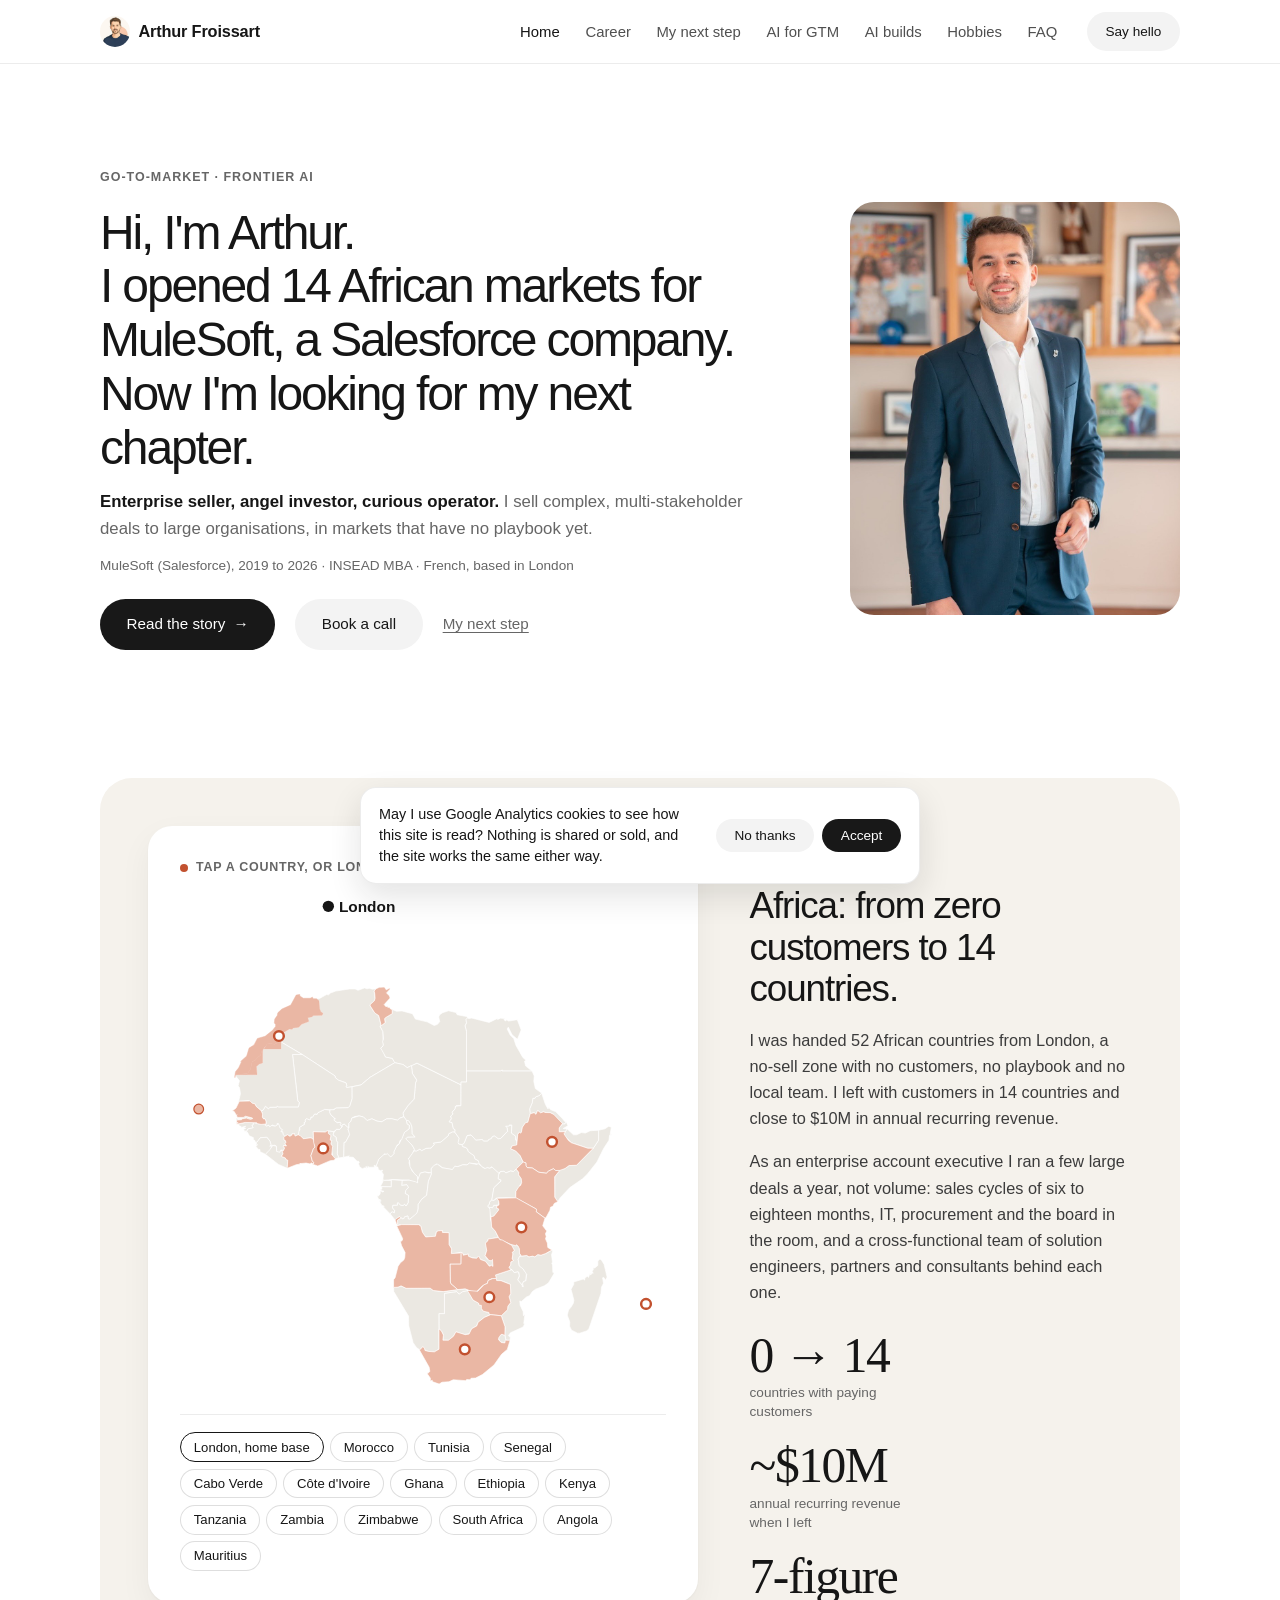
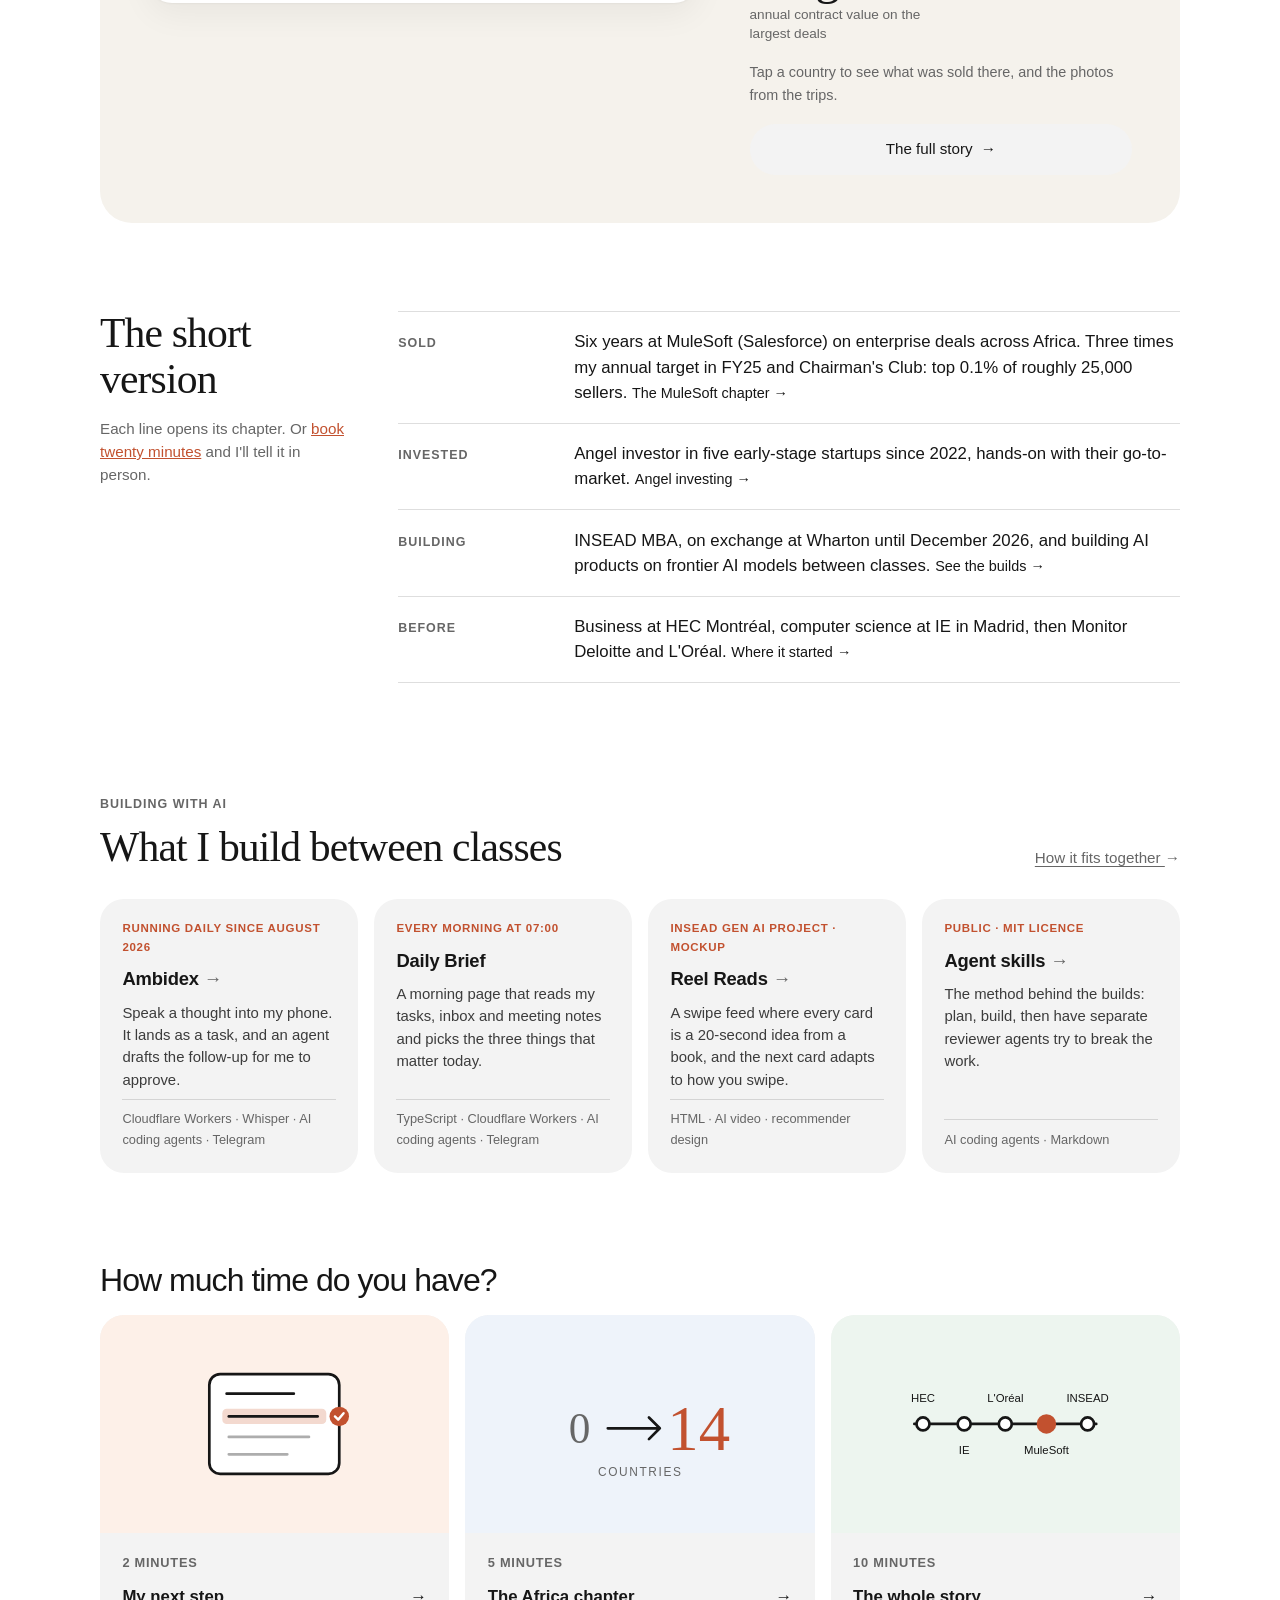
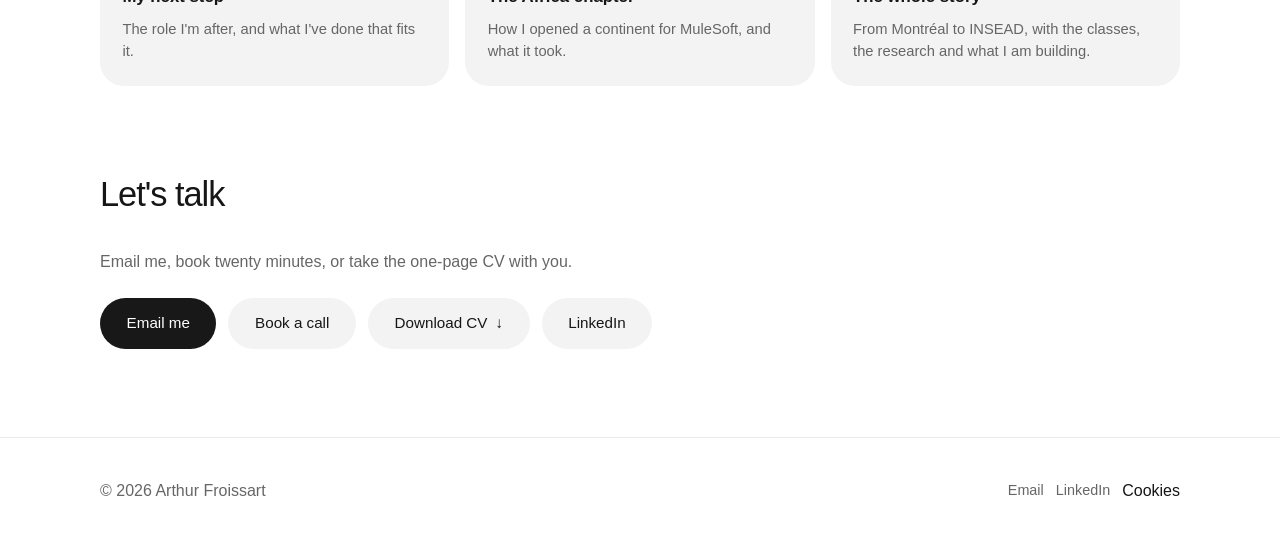
==== commit d8b4748e: "ship v1.2: AI builds pages, Personal OS map with guardrails, reworked landing Co-Authored-By: Claude" ====
--- a/index.html
+++ b/index.html
@@ -37,6 +37,7 @@
           <li><a class="site-nav__link" href="career.html">Career</a></li>
           <li><a class="site-nav__link" href="my-next-step.html">My next step</a></li>
           <li><a class="site-nav__link" href="ai-for-gtm.html">AI for GTM</a></li>
+          <li><a class="site-nav__link" href="builds.html">AI builds</a></li>
           <li><a class="site-nav__link" href="outside.html">Hobbies</a></li>
           <li><a class="site-nav__link" href="faq.html">FAQ</a></li>
           <li><a class="btn btn--secondary btn--sm site-nav__cta" href="mailto:arthurmf.amf@gmail.com">Say hello</a></li>
@@ -52,7 +53,8 @@
           <div class="hero__copy prose">
             <span class="eyebrow">Go-to-market · frontier AI</span>
             <h1>Hi, I'm Arthur.<br>I opened 14 African markets for MuleSoft, a Salesforce company. Now I'm looking for my next chapter.</h1>
-            <p class="hero__lede">At MuleSoft from 2019 to 2026. French, based in London. Now at INSEAD.</p>
+            <p class="hero__lede"><strong>Enterprise seller, angel investor, curious operator.</strong> I sell complex, multi-stakeholder deals to large organisations, in markets that have no playbook yet.</p>
+            <p class="hero__meta">MuleSoft (Salesforce), 2019 to 2026 · INSEAD MBA · French, based in London</p>
             <div class="hero__cta-row">
               <a href="career.html" class="btn btn--primary">Read the story <span class="arrow" aria-hidden="true">→</span></a>
               <a href="https://calendar.app.google/CfKY5YtipS45RqvT8" class="btn btn--secondary" target="_blank" rel="noopener">Book a call</a>
@@ -62,24 +64,6 @@
           <figure class="hero__photo">
             <img src="assets/photos/arthur-portrait.jpg" alt="Portrait of Arthur Froissart" width="960" height="1200">
           </figure>
-        </div>
-      </div>
-    </section>
-
-    <section class="section">
-      <div class="container">
-        <div class="short-version">
-          <h2 class="short-version__title reveal">The short version</h2>
-          <ul class="fact-rows">
-            <li class="fact-row reveal"><span class="fact-row__label">Trained</span><span class="fact-row__text">Business at HEC Montréal, then a master's in computer science at IE in Madrid.</span></li>
-            <li class="fact-row reveal"><span class="fact-row__label">Started</span><span class="fact-row__text">Consulting at Monitor Deloitte, then analytics at L'Oréal.</span></li>
-            <li class="fact-row reveal"><span class="fact-row__label">Built</span><span class="fact-row__text">Six years at MuleSoft (Salesforce). Handed 52 African countries with no customers; left with customers in 14 and close to $10M in annual recurring revenue.</span></li>
-            <li class="fact-row reveal"><span class="fact-row__label">Proof</span><span class="fact-row__text">Three times my annual sales target in FY25 and a place in Chairman's Club: top 0.1% of roughly 25,000 sellers.</span></li>
-            <li class="fact-row reveal"><span class="fact-row__label">Alongside</span><span class="fact-row__text">Angel investor in five early-stage startups, hands-on with their go-to-market.</span></li>
-            <li class="fact-row reveal"><span class="fact-row__label">Writing</span><span class="fact-row__text">I write up what I learn about AI in plain words, for non-technical people in go-to-market. It is meant to open a conversation, not to lecture. <a href="ai-for-gtm.html">AI for GTM, in plain words</a></span></li>
-            <li class="fact-row reveal"><span class="fact-row__label">Now</span><span class="fact-row__text">INSEAD MBA, on exchange at Wharton until December 2026. Exploring entrepreneurship and, between classes, building two AI products: Ambidex, an agentic voice-to-task system built on frontier AI models, and Reel Reads, a video feed for book ideas.</span></li>
-            <li class="fact-row reveal"><span class="fact-row__label">Looking for</span><span class="fact-row__text">Go-to-market at a frontier AI company. <a href="my-next-step.html">My next step</a></span></li>
-          </ul>
         </div>
       </div>
     </section>
@@ -177,12 +161,73 @@
             </div>
           </div>
           <div class="panel__copy">
-            <p class="panel__meta reveal">MuleSoft, a Salesforce company · 2019 to 2026</p>
-            <h2 class="panel__title reveal">52 countries, from London.</h2>
-            <p class="panel__text reveal">Africa was a no-sell zone when I was handed it: no customers, no playbook, no local team. I left with customers in 14 countries and close to $10M in annual recurring revenue.</p>
-            <p class="panel__text reveal">Tap or hover a country to see what was sold there, and the photos from the trips.</p>
+            <p class="panel__meta reveal">My biggest result · MuleSoft, a Salesforce company · 2019 to 2026</p>
+            <h2 class="panel__title reveal">Africa: from zero customers to 14 countries.</h2>
+            <p class="panel__text reveal">I was handed 52 African countries from London, a no-sell zone with no customers, no playbook and no local team. I left with customers in 14 countries and close to $10M in annual recurring revenue.</p>
+            <p class="panel__text reveal">As an enterprise account executive I ran a few large deals a year, not volume: sales cycles of six to eighteen months, IT, procurement and the board in the room, and a cross-functional team of solution engineers, partners and consultants behind each one.</p>
+            <ul class="stats">
+              <li class="stat reveal"><span class="stat__num">0 → 14</span><span class="stat__label">countries with paying customers</span></li>
+              <li class="stat reveal" style="--d: 0.12s"><span class="stat__num">~$10M</span><span class="stat__label">annual recurring revenue when I left</span></li>
+              <li class="stat reveal" style="--d: 0.24s"><span class="stat__num">7-figure</span><span class="stat__label">annual contract value on the largest deals</span></li>
+            </ul>
+            <p class="panel__text panel__text--hint reveal">Tap a country to see what was sold there, and the photos from the trips.</p>
             <a class="btn btn--secondary" href="career.html#mulesoft">The full story <span class="arrow" aria-hidden="true">→</span></a>
           </div>
+        </div>
+      </div>
+    </section>
+
+    <section class="section">
+      <div class="container">
+        <div class="short-version">
+          <div>
+            <h2 class="short-version__title reveal">The short version</h2>
+            <p class="short-version__ask reveal">Each line opens its chapter. Or <a href="https://calendar.app.google/CfKY5YtipS45RqvT8" target="_blank" rel="noopener">book twenty minutes</a> and I'll tell it in person.</p>
+          </div>
+          <ul class="fact-rows">
+            <li class="fact-row reveal"><span class="fact-row__label">Sold</span><span class="fact-row__text">Six years at MuleSoft (Salesforce) on enterprise deals across Africa. Three times my annual target in FY25 and Chairman's Club: top 0.1% of roughly 25,000 sellers. <a class="fact-row__more" href="career.html#mulesoft">The MuleSoft chapter <span aria-hidden="true">→</span></a></span></li>
+            <li class="fact-row reveal"><span class="fact-row__label">Invested</span><span class="fact-row__text">Angel investor in five early-stage startups since 2022, hands-on with their go-to-market. <a class="fact-row__more" href="career.html#angels">Angel investing <span aria-hidden="true">→</span></a></span></li>
+            <li class="fact-row reveal"><span class="fact-row__label">Building</span><span class="fact-row__text">INSEAD MBA, on exchange at Wharton until December 2026, and building AI products on frontier AI models between classes. <a class="fact-row__more" href="#builds">See the builds <span aria-hidden="true">→</span></a></span></li>
+            <li class="fact-row reveal"><span class="fact-row__label">Before</span><span class="fact-row__text">Business at HEC Montréal, computer science at IE in Madrid, then Monitor Deloitte and L'Oréal. <a class="fact-row__more" href="career.html#business">Where it started <span aria-hidden="true">→</span></a></span></li>
+          </ul>
+        </div>
+      </div>
+    </section>
+
+    <section class="section" id="builds">
+      <div class="container stack stack--lg">
+        <div class="section-head">
+          <div>
+            <p class="eyebrow reveal">Building with AI</p>
+            <h2 class="section-head__title reveal">What I build between classes</h2>
+          </div>
+          <a class="link-secondary reveal" href="builds.html">How it fits together <span class="arrow" aria-hidden="true">→</span></a>
+        </div>
+        <div class="builds-grid">
+          <a class="build-card reveal" href="build-ambidex.html">
+            <span class="build-card__cadence">Running daily since August 2026</span>
+            <span class="build-card__title">Ambidex</span>
+            <span class="build-card__text">Speak a thought into my phone. It lands as a task, and an agent drafts the follow-up for me to approve.</span>
+            <span class="build-card__stack">Cloudflare Workers · Whisper · AI coding agents · Telegram</span>
+          </a>
+          <div class="build-card reveal" style="--d: 0.08s">
+            <span class="build-card__cadence">Every morning at 07:00</span>
+            <span class="build-card__title">Daily Brief</span>
+            <span class="build-card__text">A morning page that reads my tasks, inbox and meeting notes and picks the three things that matter today.</span>
+            <span class="build-card__stack">TypeScript · Cloudflare Workers · AI coding agents · Telegram</span>
+          </div>
+          <a class="build-card reveal" style="--d: 0.16s" href="build-reel-reads.html">
+            <span class="build-card__cadence">INSEAD Gen AI project · mockup</span>
+            <span class="build-card__title">Reel Reads</span>
+            <span class="build-card__text">A swipe feed where every card is a 20-second idea from a book, and the next card adapts to how you swipe.</span>
+            <span class="build-card__stack">HTML · AI video · recommender design</span>
+          </a>
+          <a class="build-card reveal" style="--d: 0.24s" href="https://github.com/Arthurmf01/claude-skills" target="_blank" rel="noopener">
+            <span class="build-card__cadence">Public · MIT licence</span>
+            <span class="build-card__title">Agent skills</span>
+            <span class="build-card__text">The method behind the builds: plan, build, then have separate reviewer agents try to break the work.</span>
+            <span class="build-card__stack">AI coding agents · Markdown</span>
+          </a>
         </div>
       </div>
     </section>
@@ -194,10 +239,13 @@
           <a href="my-next-step.html" class="preview-card reveal" data-mins="2" style="--tint: var(--tint-peach)">
             <span class="preview-card__art">
               <svg viewBox="0 0 200 120" aria-hidden="true">
-                <rect class="art-paper" x="28" y="22" width="84" height="76" rx="10"/>
-                <path class="art-stroke" d="M44 44H96M44 60H96M44 76H78" opacity="0.35"/>
-                <rect class="art-paper" x="88" y="34" width="84" height="76" rx="10"/>
-                <path class="art-accent-stroke" d="M106 72l12 12 30-32"/>
+                <rect class="art-paper" x="40" y="14" width="120" height="92" rx="10"/>
+                <path class="art-stroke" d="M56 32H118" />
+                <rect x="52" y="46" width="96" height="14" rx="4" fill="var(--color-accent-soft)"/>
+                <path class="art-stroke" d="M58 53H140"/>
+                <path class="art-stroke" d="M58 72H132M58 88H112" opacity="0.35"/>
+                <circle class="art-accent" cx="160" cy="53" r="9"/>
+                <path d="M156 53l3 3 5-6" fill="none" stroke="#fff" stroke-width="2.2" stroke-linecap="round" stroke-linejoin="round"/>
               </svg>
             </span>
             <span class="preview-card__body">
@@ -208,11 +256,10 @@
           <a href="career.html#mulesoft" class="preview-card reveal" data-mins="5" style="--tint: var(--tint-blue); --d: 0.12s">
             <span class="preview-card__art">
               <svg viewBox="0 0 200 120" aria-hidden="true">
-                <path class="art-stroke" d="M22 102H72V76H122V50H172V24"/>
-                <rect class="art-paper" x="30" y="84" width="34" height="18" rx="4"/>
-                <rect class="art-paper" x="80" y="58" width="34" height="18" rx="4"/>
-                <rect class="art-paper" x="130" y="32" width="34" height="18" rx="4"/>
-                <circle class="art-accent" cx="172" cy="20" r="8"/>
+                <text x="44" y="78" text-anchor="middle" font-family="ui-serif, Georgia, serif" font-size="40" fill="var(--color-muted)">0</text>
+                <path class="art-stroke" d="M70 64H118M108 54l10 10-10 10"/>
+                <text x="154" y="84" text-anchor="middle" font-family="ui-serif, Georgia, serif" font-size="58" fill="var(--color-accent)">14</text>
+                <text x="100" y="108" text-anchor="middle" font-family="-apple-system, sans-serif" font-size="11" letter-spacing="1.5" fill="var(--color-muted)">COUNTRIES</text>
               </svg>
             </span>
             <span class="preview-card__body">
@@ -223,10 +270,15 @@
           <a href="career.html" class="preview-card reveal" data-mins="10" style="--tint: var(--tint-green); --d: 0.24s">
             <span class="preview-card__art">
               <svg viewBox="0 0 200 120" aria-hidden="true">
-                <circle class="art-accent" cx="150" cy="34" r="12"/>
-                <path class="art-paper" d="M20 96L70 30l28 36 22-24 60 54z"/>
-                <path class="art-stroke" d="M58 46l12 10 10-8"/>
-                <path class="art-stroke" d="M14 108c12-8 24 8 36 0s24 8 36 0 24 8 36 0 24 8 36 0 24 8 36 0"/>
+                <path class="art-stroke" d="M16 60H184"/>
+                <circle class="art-paper" cx="24" cy="60" r="6"/>
+                <circle class="art-paper" cx="62" cy="60" r="6"/>
+                <circle class="art-paper" cx="100" cy="60" r="6"/>
+                <circle class="art-accent" cx="138" cy="60" r="9"/>
+                <circle class="art-paper" cx="176" cy="60" r="6"/>
+                <g font-family="-apple-system, sans-serif" font-size="10.5" fill="var(--color-text)" text-anchor="middle">
+                  <text x="24" y="40">HEC</text><text x="62" y="88">IE</text><text x="100" y="40">L'Oréal</text><text x="138" y="88">MuleSoft</text><text x="176" y="40">INSEAD</text>
+                </g>
               </svg>
             </span>
             <span class="preview-card__body">
--- a/style.css
+++ b/style.css
@@ -3387,6 +3387,330 @@
 }
 
 /* --------------------------------------------------------------------------
+   v1.2: hero meta line, short-version links, builds grid, OS map, build pages
+   -------------------------------------------------------------------------- */
+
+.hero__lede strong {
+  color: var(--color-text);
+  font-weight: 600;
+}
+
+.hero__meta {
+  margin: -0.6rem 0 1.4rem;
+  font-size: 0.85rem;
+  color: var(--color-muted);
+}
+
+.panel__text--hint {
+  font-size: 0.9rem;
+  color: var(--color-muted);
+}
+
+.short-version__ask {
+  margin-top: 1rem;
+  font-size: 0.95rem;
+  line-height: 1.5;
+  color: var(--color-muted);
+  max-width: 18rem;
+}
+
+.short-version__ask a {
+  color: var(--color-accent);
+}
+
+.fact-row__more {
+  white-space: nowrap;
+  font-size: 0.9rem;
+  font-weight: 500;
+  text-decoration: none;
+}
+
+.fact-row__more:hover {
+  text-decoration: underline;
+}
+
+.section-head {
+  display: flex;
+  flex-wrap: wrap;
+  align-items: flex-end;
+  justify-content: space-between;
+  gap: 0.75rem 2rem;
+}
+
+.section-head__title {
+  font-family: var(--font-display);
+  font-size: clamp(1.9rem, 1.4rem + 2vw, 2.6rem);
+  font-weight: 400;
+  letter-spacing: -0.02em;
+  line-height: 1.1;
+}
+
+.builds-grid {
+  display: grid;
+  grid-template-columns: minmax(0, 1fr);
+  gap: 1rem;
+}
+
+@media (min-width: 640px) {
+  .builds-grid { grid-template-columns: repeat(2, minmax(0, 1fr)); }
+}
+
+@media (min-width: 1000px) {
+  .builds-grid { grid-template-columns: repeat(4, minmax(0, 1fr)); }
+  .os-map ~ .builds-grid { grid-template-columns: repeat(3, minmax(0, 1fr)); }
+}
+
+.build-card {
+  display: flex;
+  flex-direction: column;
+  gap: 0.5rem;
+  padding: 1.3rem 1.4rem 1.4rem;
+  border-radius: var(--radius-lg);
+  background: var(--color-surface);
+  color: var(--color-text);
+  text-decoration: none;
+  transition: transform 0.4s var(--ease-out), box-shadow 0.4s var(--ease-out);
+}
+
+a.build-card:hover {
+  transform: translateY(-4px);
+  box-shadow: 0 18px 40px rgba(22, 22, 22, 0.08);
+}
+
+.build-card__cadence {
+  align-self: flex-start;
+  font-size: 0.72rem;
+  font-weight: 600;
+  letter-spacing: 0.06em;
+  text-transform: uppercase;
+  color: var(--color-accent);
+}
+
+.build-card__title {
+  font-size: 1.15rem;
+  font-weight: 600;
+  letter-spacing: -0.01em;
+}
+
+a.build-card .build-card__title::after {
+  content: " →";
+  color: var(--color-muted);
+}
+
+.build-card__text {
+  font-size: 0.93rem;
+  line-height: 1.5;
+  color: rgb(60, 60, 60);
+  flex: 1;
+}
+
+.build-card__stack {
+  padding-top: 0.6rem;
+  border-top: 1px solid var(--color-border-strong);
+  font-size: 0.8rem;
+  color: var(--color-muted);
+}
+
+/* Personal OS map: four columns on wide screens, a vertical flow on phones */
+.os-map {
+  margin: 0;
+  padding: clamp(1.2rem, 3vw, 2rem);
+  border-radius: 2rem;
+  background: var(--tint-sand);
+  display: grid;
+  grid-template-columns: minmax(0, 1fr);
+  gap: 0.75rem;
+}
+
+@media (min-width: 900px) {
+  .os-map {
+    grid-template-columns: minmax(0, 1fr) auto minmax(0, 1fr) auto minmax(0, 1fr) auto minmax(0, 1fr);
+    align-items: center;
+  }
+}
+
+.os-map__col {
+  display: flex;
+  flex-direction: column;
+  gap: 0.5rem;
+}
+
+.os-map__head {
+  font-size: 0.72rem;
+  font-weight: 600;
+  letter-spacing: 0.08em;
+  text-transform: uppercase;
+  color: var(--color-muted);
+}
+
+.os-map__node {
+  display: flex;
+  flex-direction: column;
+  gap: 0.15rem;
+  padding: 0.65rem 0.85rem;
+  border-radius: var(--radius-sm);
+  background: #fff;
+  border: 1px solid var(--color-border-strong);
+  font-size: 0.92rem;
+  font-weight: 600;
+  color: var(--color-text);
+  text-decoration: none;
+}
+
+.os-map__node small {
+  font-size: 0.78rem;
+  font-weight: 400;
+  line-height: 1.35;
+  color: var(--color-muted);
+}
+
+.os-map__node--hub {
+  padding: 1.2rem 1rem;
+  border: 2px solid var(--color-accent);
+  font-size: 1.05rem;
+}
+
+.os-map__node--build {
+  background: var(--color-primary-bg);
+  border-color: var(--color-primary-bg);
+  color: var(--color-primary-text);
+}
+
+.os-map__node--build small {
+  color: rgba(255, 255, 255, 0.7);
+}
+
+a.os-map__node--build:hover {
+  background: var(--color-accent);
+  border-color: var(--color-accent);
+}
+
+.os-map__arrow {
+  justify-self: center;
+  font-size: 1.4rem;
+  color: var(--color-accent);
+}
+
+@media (max-width: 899px) {
+  .os-map__arrow { transform: rotate(90deg); }
+}
+
+/* Guardrails band: spans the whole map, like a frame around the flow */
+.os-map__guard {
+  grid-column: 1 / -1;
+  margin-top: 0.75rem;
+  padding-top: 1rem;
+  border-top: 1px dashed var(--color-border-strong);
+}
+
+.os-map__guard-list {
+  margin: 0.5rem 0 0;
+  padding: 0;
+  list-style: none;
+  display: grid;
+  grid-template-columns: minmax(0, 1fr);
+  gap: 0.75rem;
+  font-size: 0.85rem;
+  line-height: 1.45;
+  color: var(--color-muted);
+}
+
+@media (min-width: 900px) {
+  .os-map__guard-list { grid-template-columns: repeat(4, minmax(0, 1fr)); }
+}
+
+.os-map__guard-list strong {
+  display: block;
+  color: var(--color-text);
+  font-weight: 600;
+}
+
+.os-map__caption {
+  grid-column: 1 / -1;
+  margin-top: 0.5rem;
+  font-size: 0.82rem;
+  color: var(--color-muted);
+}
+
+/* Build detail pages */
+.build-back,
+.build-pager a {
+  color: var(--color-muted);
+  text-decoration: none;
+  font-size: 0.9rem;
+}
+
+.build-back:hover,
+.build-pager a:hover {
+  color: var(--color-text);
+}
+
+.build-fields {
+  margin: 0;
+  max-width: var(--prose-width);
+  border-top: 1px solid var(--color-border-strong);
+}
+
+.build-fields > div {
+  display: grid;
+  grid-template-columns: 6rem minmax(0, 1fr);
+  gap: 1rem;
+  padding: 0.75rem 0;
+  border-bottom: 1px solid var(--color-border-strong);
+}
+
+.build-fields dt {
+  font-size: 0.75rem;
+  font-weight: 600;
+  letter-spacing: 0.08em;
+  text-transform: uppercase;
+  color: var(--color-muted);
+  padding-top: 0.15rem;
+}
+
+.build-fields dd {
+  margin: 0;
+  font-size: 0.95rem;
+  line-height: 1.5;
+}
+
+.build-fields a,
+.build-prose a {
+  color: var(--color-accent);
+}
+
+.build-prose h2 {
+  margin-top: 2rem;
+  font-size: 1.3rem;
+  font-weight: 600;
+  letter-spacing: -0.01em;
+}
+
+.build-prose p,
+.build-steps li {
+  font-size: 1.02rem;
+  line-height: 1.65;
+  color: rgb(50, 50, 50);
+}
+
+.build-steps {
+  padding-left: 1.3rem;
+}
+
+.build-steps li + li {
+  margin-top: 0.5rem;
+}
+
+.build-pager {
+  display: flex;
+  justify-content: space-between;
+  gap: 1rem;
+  max-width: var(--prose-width);
+  padding-top: 1.25rem;
+  border-top: 1px solid var(--color-border-strong);
+}
+
+/* --------------------------------------------------------------------------
    Reduced motion: everything is visible and static
    -------------------------------------------------------------------------- */
 
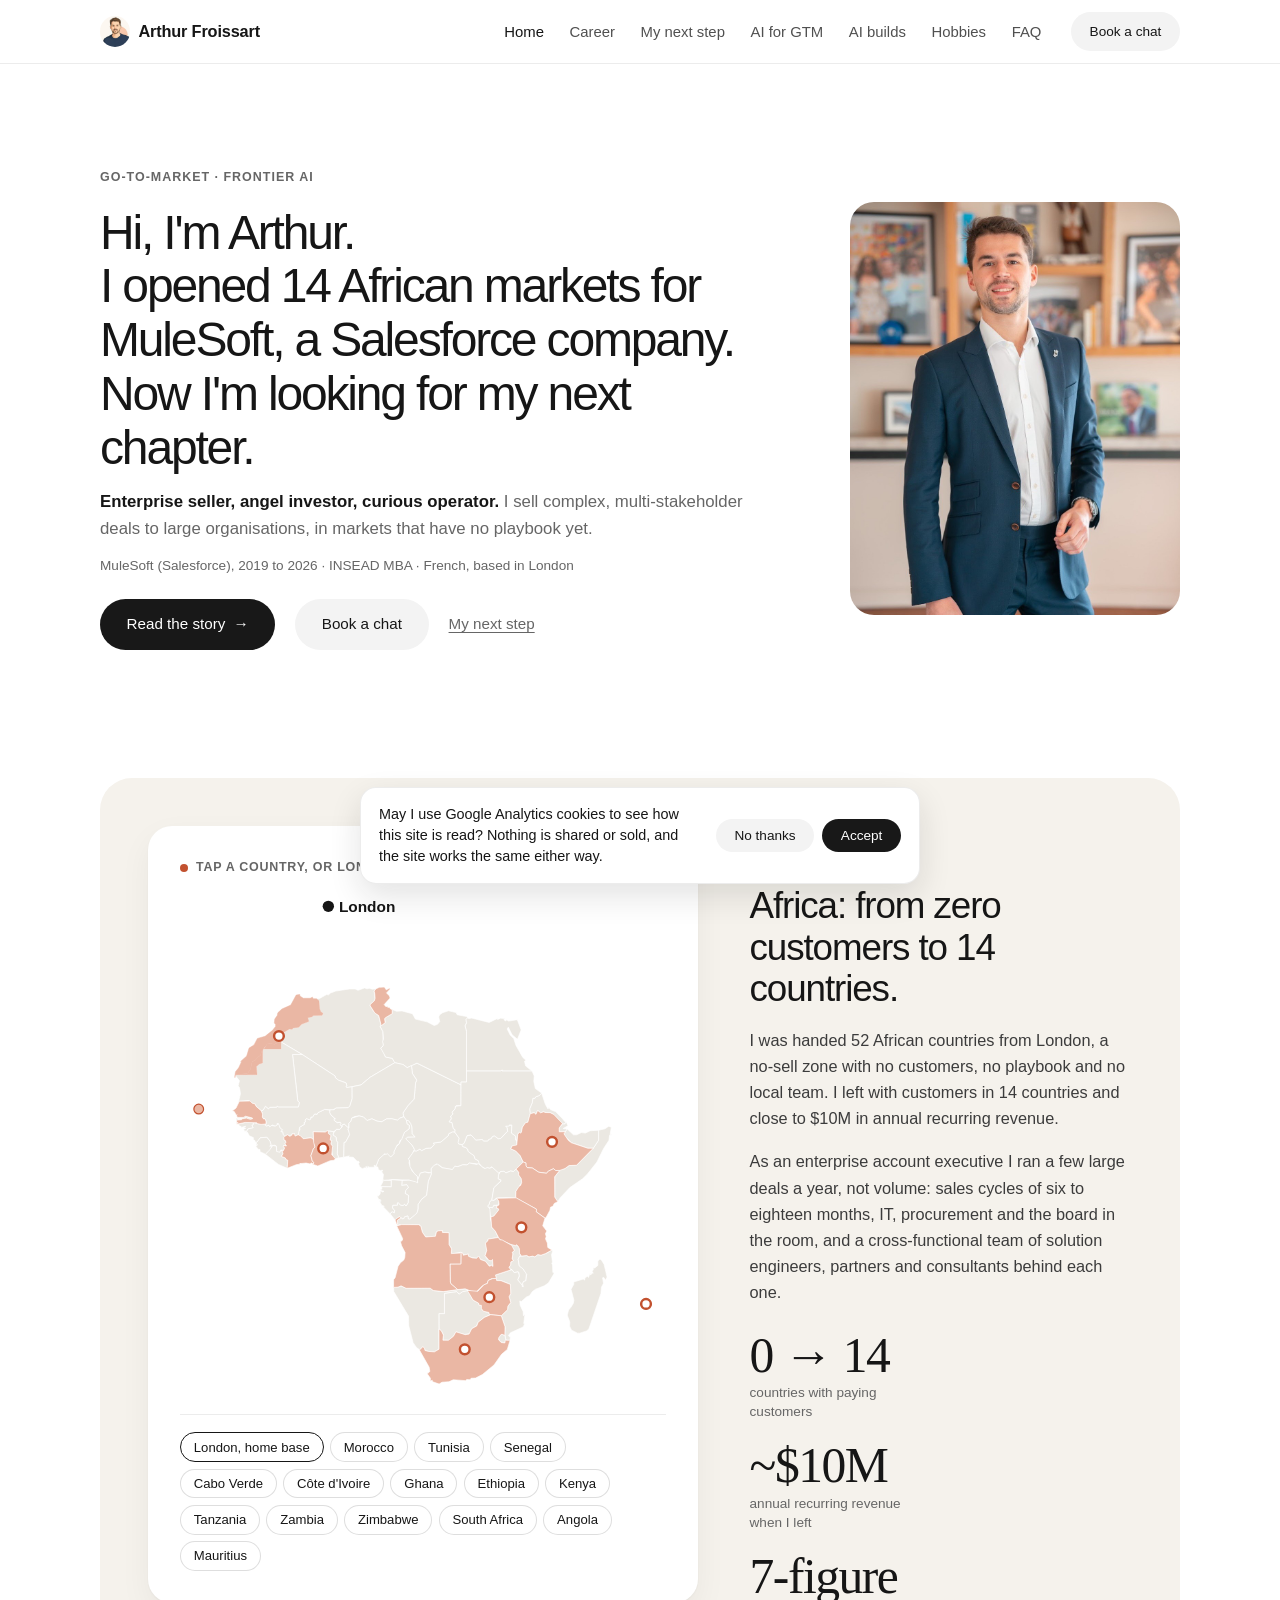
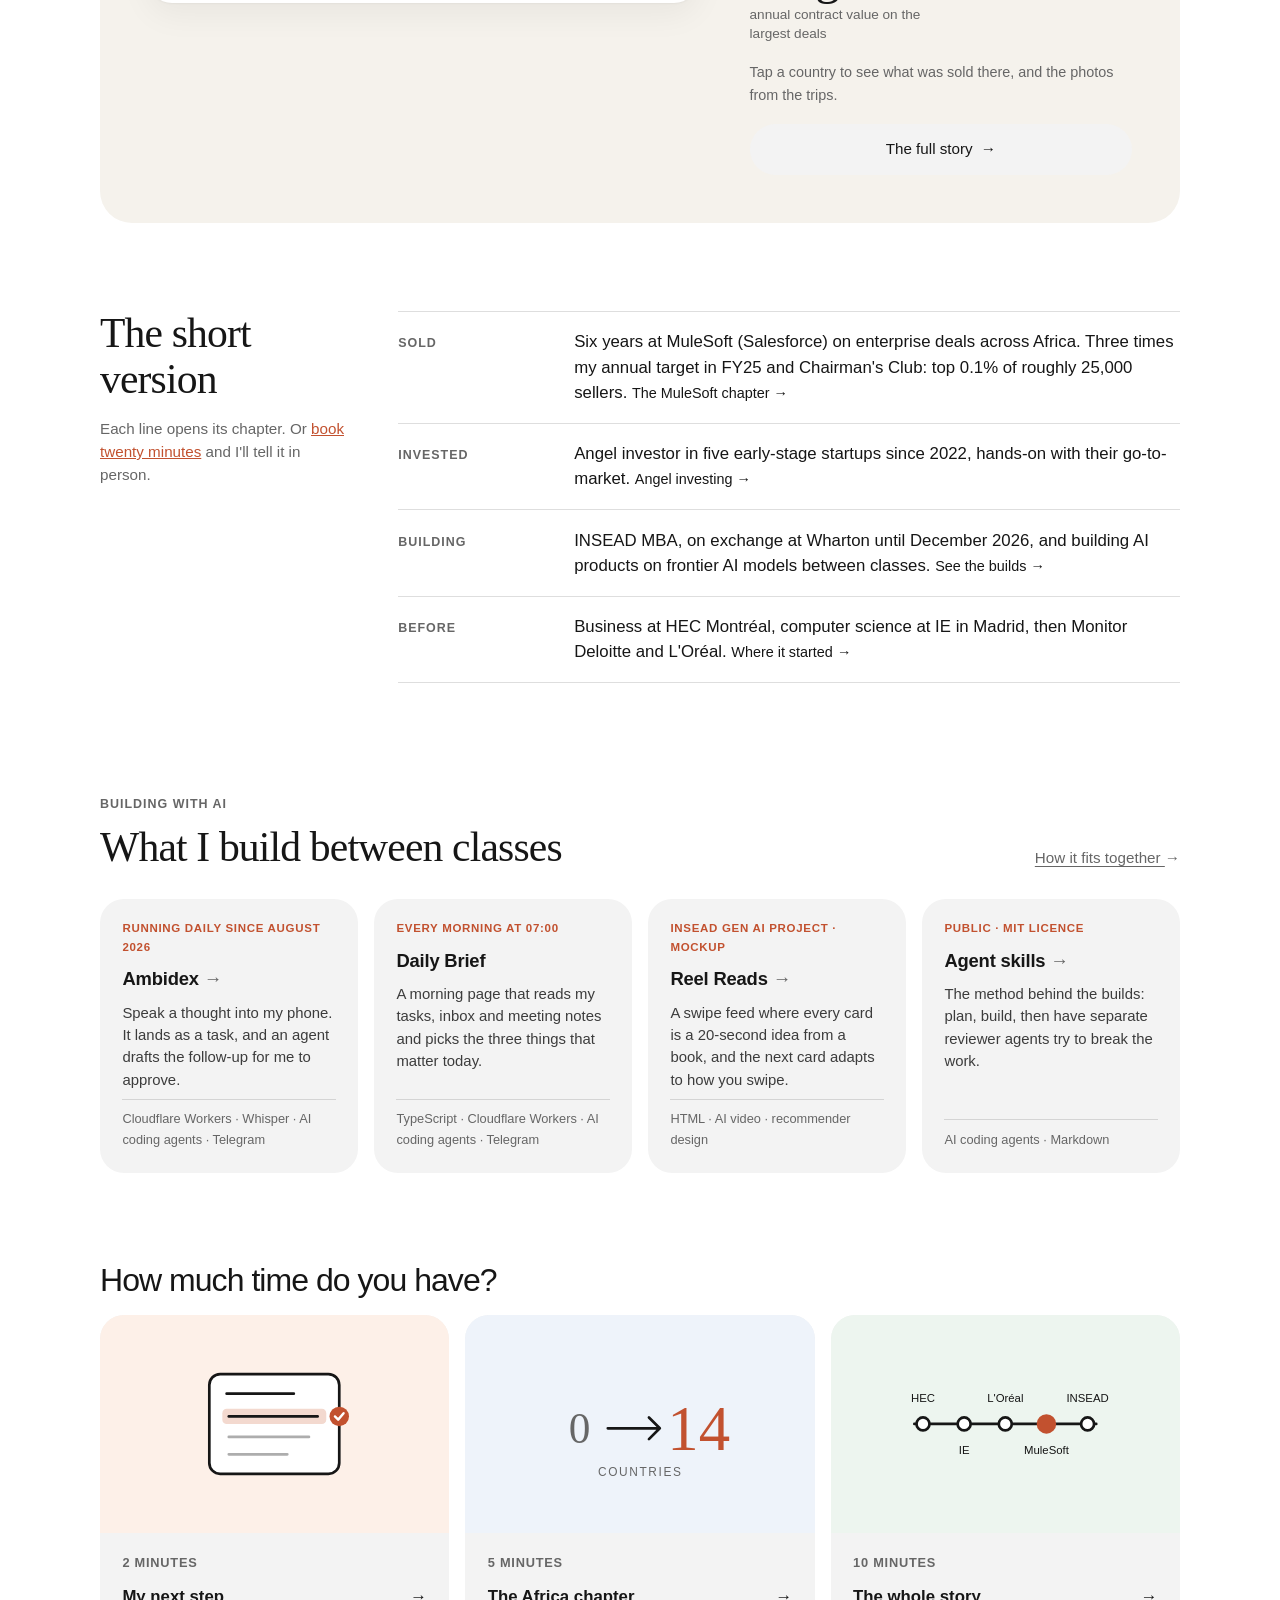
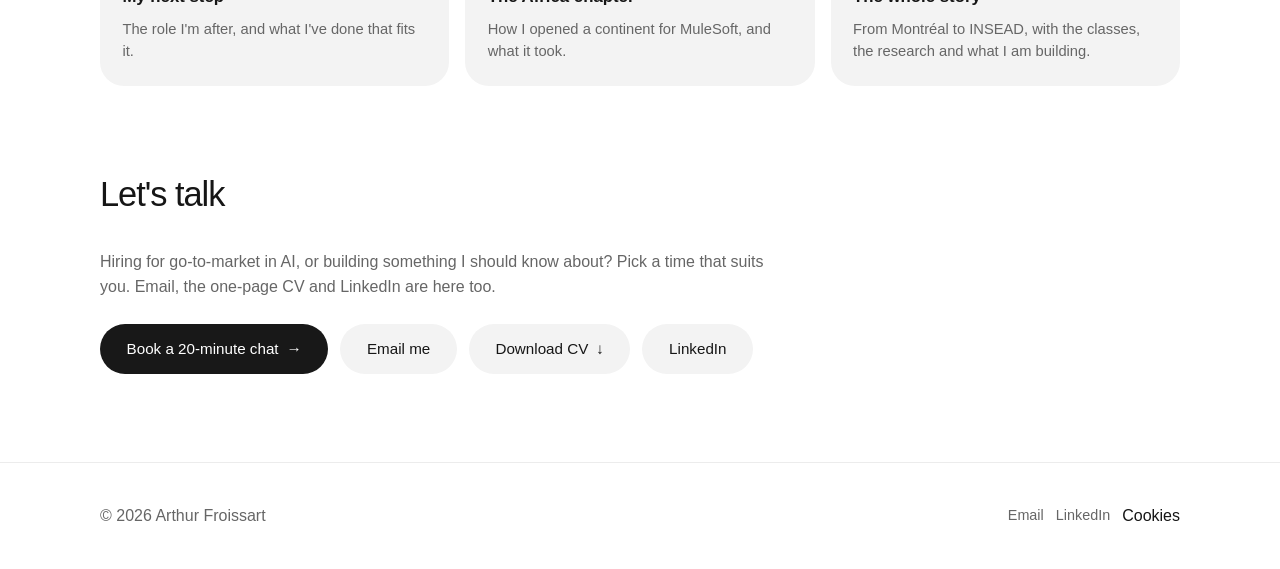
==== commit 7e0ae4d0: "add book-a-chat call to action across the site Co-Authored-By: Claude Opus 5.5 <noreply@anthropic.co" ====
--- a/index.html
+++ b/index.html
@@ -40,7 +40,7 @@
           <li><a class="site-nav__link" href="builds.html">AI builds</a></li>
           <li><a class="site-nav__link" href="outside.html">Hobbies</a></li>
           <li><a class="site-nav__link" href="faq.html">FAQ</a></li>
-          <li><a class="btn btn--secondary btn--sm site-nav__cta" href="mailto:arthurmf.amf@gmail.com">Say hello</a></li>
+          <li><a class="btn btn--secondary btn--sm site-nav__cta" href="https://calendar.app.google/CfKY5YtipS45RqvT8" target="_blank" rel="noopener" data-cta="book-header">Book a chat</a></li>
         </ul>
       </nav>
     </div>
@@ -57,7 +57,7 @@
             <p class="hero__meta">MuleSoft (Salesforce), 2019 to 2026 · INSEAD MBA · French, based in London</p>
             <div class="hero__cta-row">
               <a href="career.html" class="btn btn--primary">Read the story <span class="arrow" aria-hidden="true">→</span></a>
-              <a href="https://calendar.app.google/CfKY5YtipS45RqvT8" class="btn btn--secondary" target="_blank" rel="noopener">Book a call</a>
+              <a href="https://calendar.app.google/CfKY5YtipS45RqvT8" class="btn btn--secondary" target="_blank" rel="noopener" data-cta="book-hero">Book a chat</a>
               <a href="my-next-step.html" class="link-secondary">My next step</a>
             </div>
           </div>
@@ -182,7 +182,7 @@
         <div class="short-version">
           <div>
             <h2 class="short-version__title reveal">The short version</h2>
-            <p class="short-version__ask reveal">Each line opens its chapter. Or <a href="https://calendar.app.google/CfKY5YtipS45RqvT8" target="_blank" rel="noopener">book twenty minutes</a> and I'll tell it in person.</p>
+            <p class="short-version__ask reveal">Each line opens its chapter. Or <a href="https://calendar.app.google/CfKY5YtipS45RqvT8" target="_blank" rel="noopener" data-cta="book-inline">book twenty minutes</a> and I'll tell it in person.</p>
           </div>
           <ul class="fact-rows">
             <li class="fact-row reveal"><span class="fact-row__label">Sold</span><span class="fact-row__text">Six years at MuleSoft (Salesforce) on enterprise deals across Africa. Three times my annual target in FY25 and Chairman's Club: top 0.1% of roughly 25,000 sellers. <a class="fact-row__more" href="career.html#mulesoft">The MuleSoft chapter <span aria-hidden="true">→</span></a></span></li>
@@ -294,10 +294,10 @@
       <div class="container">
         <div class="prose stack reveal">
           <h2>Let's talk</h2>
-          <p class="text-muted">Email me, book twenty minutes, or take the one-page CV with you.</p>
+          <p class="text-muted">Hiring for go-to-market in AI, or building something I should know about? Pick a time that suits you. Email, the one-page CV and LinkedIn are here too.</p>
           <div class="hero__cta-row talk-row">
-            <a href="mailto:arthurmf.amf@gmail.com" class="btn btn--primary">Email me</a>
-            <a href="https://calendar.app.google/CfKY5YtipS45RqvT8" class="btn btn--secondary" target="_blank" rel="noopener">Book a call</a>
+            <a href="https://calendar.app.google/CfKY5YtipS45RqvT8" class="btn btn--primary talk-row__main" target="_blank" rel="noopener" data-cta="book-home">Book a 20-minute chat <span class="arrow" aria-hidden="true">→</span></a>
+            <a href="mailto:arthurmf.amf@gmail.com" class="btn btn--secondary" data-cta="email-home">Email me</a>
             <a href="assets/Arthur-Froissart-CV.pdf" class="btn btn--secondary" download>Download CV <span class="arrow" aria-hidden="true">↓</span></a>
             <a href="https://www.linkedin.com/in/arthurmf/" class="btn btn--secondary" target="_blank" rel="noopener">LinkedIn</a>
           </div>
--- a/style.css
+++ b/style.css
@@ -3733,3 +3733,45 @@
     transform: none;
   }
 }
+
+/* --------------------------------------------------------------------------
+   Call to action (T-0116)
+   -------------------------------------------------------------------------- */
+
+.cta-close {
+  margin-top: 2.5rem;
+  padding-top: 1.75rem;
+  border-top: 1px solid var(--color-border-strong);
+}
+
+.cta-close__more {
+  font-size: 0.9rem;
+  color: var(--color-muted);
+}
+
+.cta-close__more a {
+  color: inherit;
+}
+
+.cta-inline {
+  max-width: var(--prose-width);
+  margin: 2rem 0 1.25rem;
+  font-size: 0.95rem;
+  color: var(--color-muted);
+}
+
+.cta-inline a {
+  color: var(--color-text);
+  font-weight: 600;
+}
+
+@media (max-width: 759px) {
+  .talk-row .talk-row__main {
+    flex-basis: 100%;
+  }
+
+  .cta-row > .btn--primary {
+    flex-basis: 100%;
+    justify-content: center;
+  }
+}
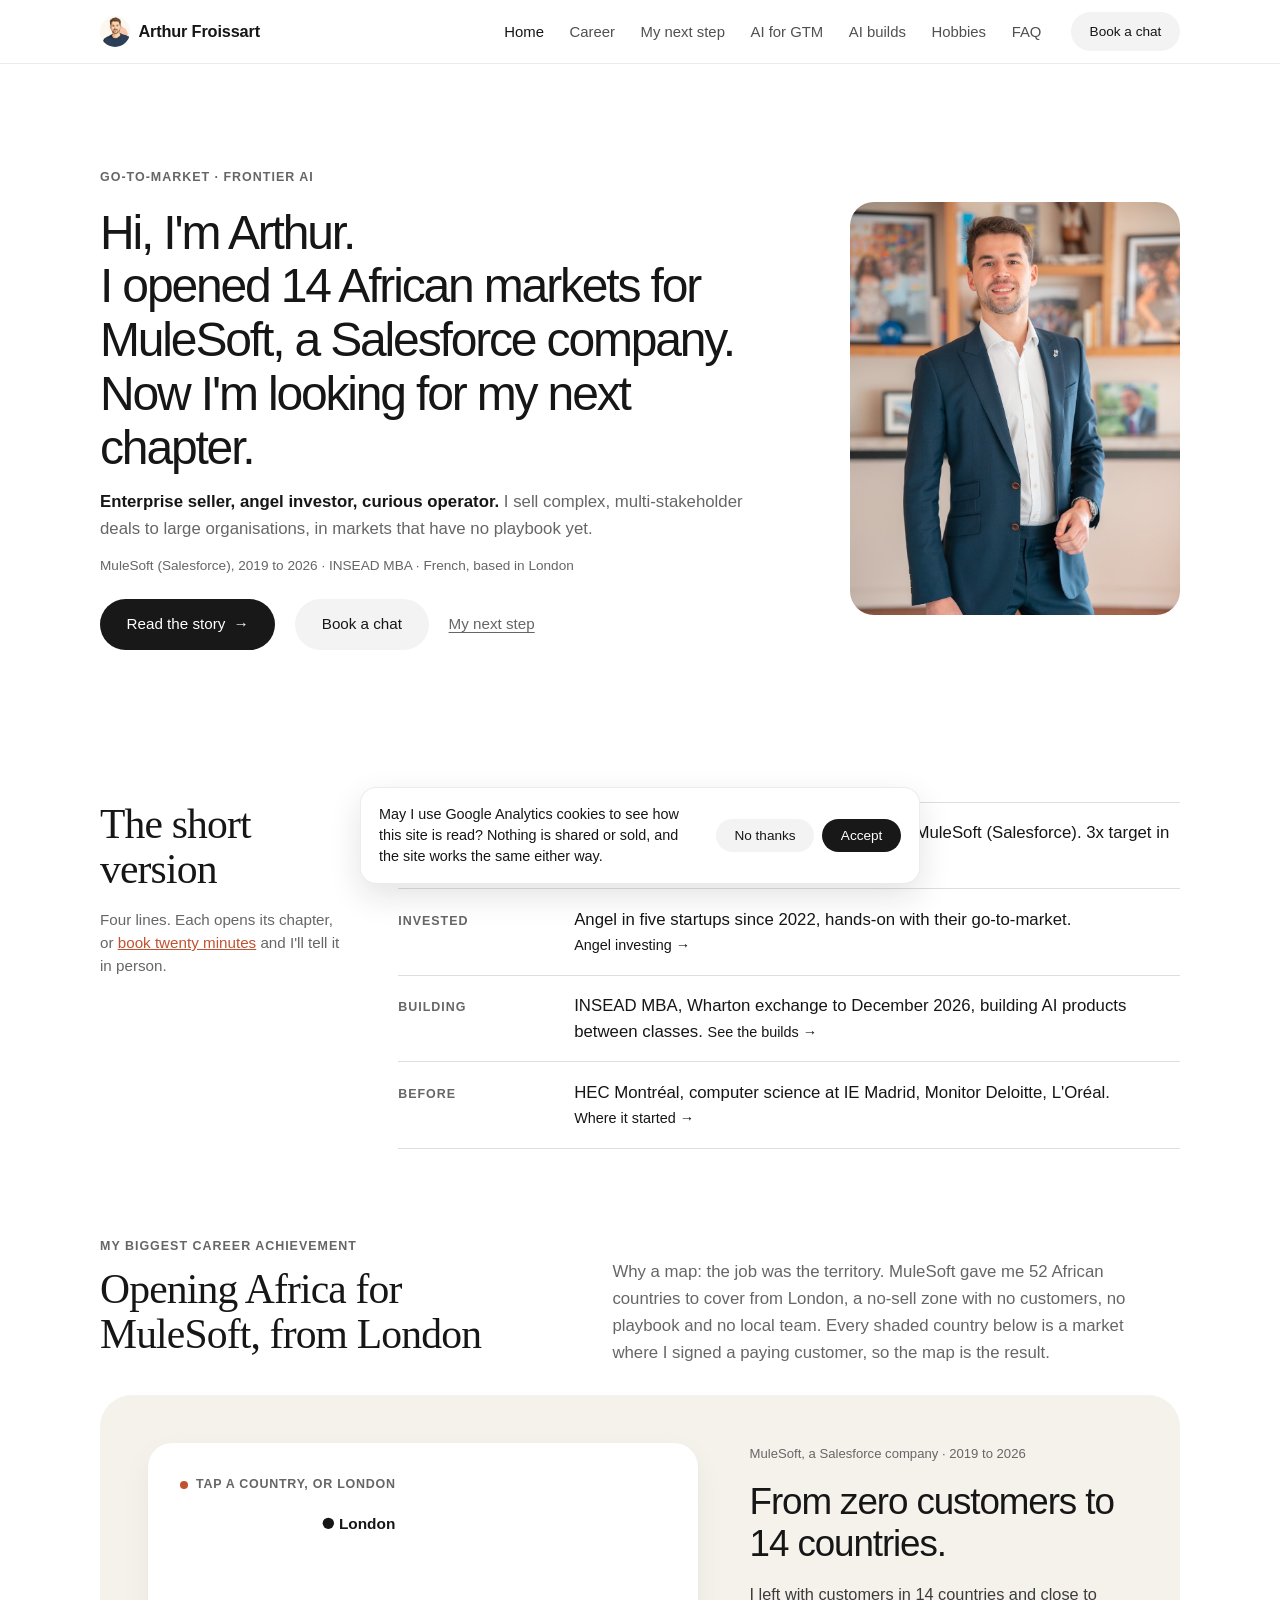
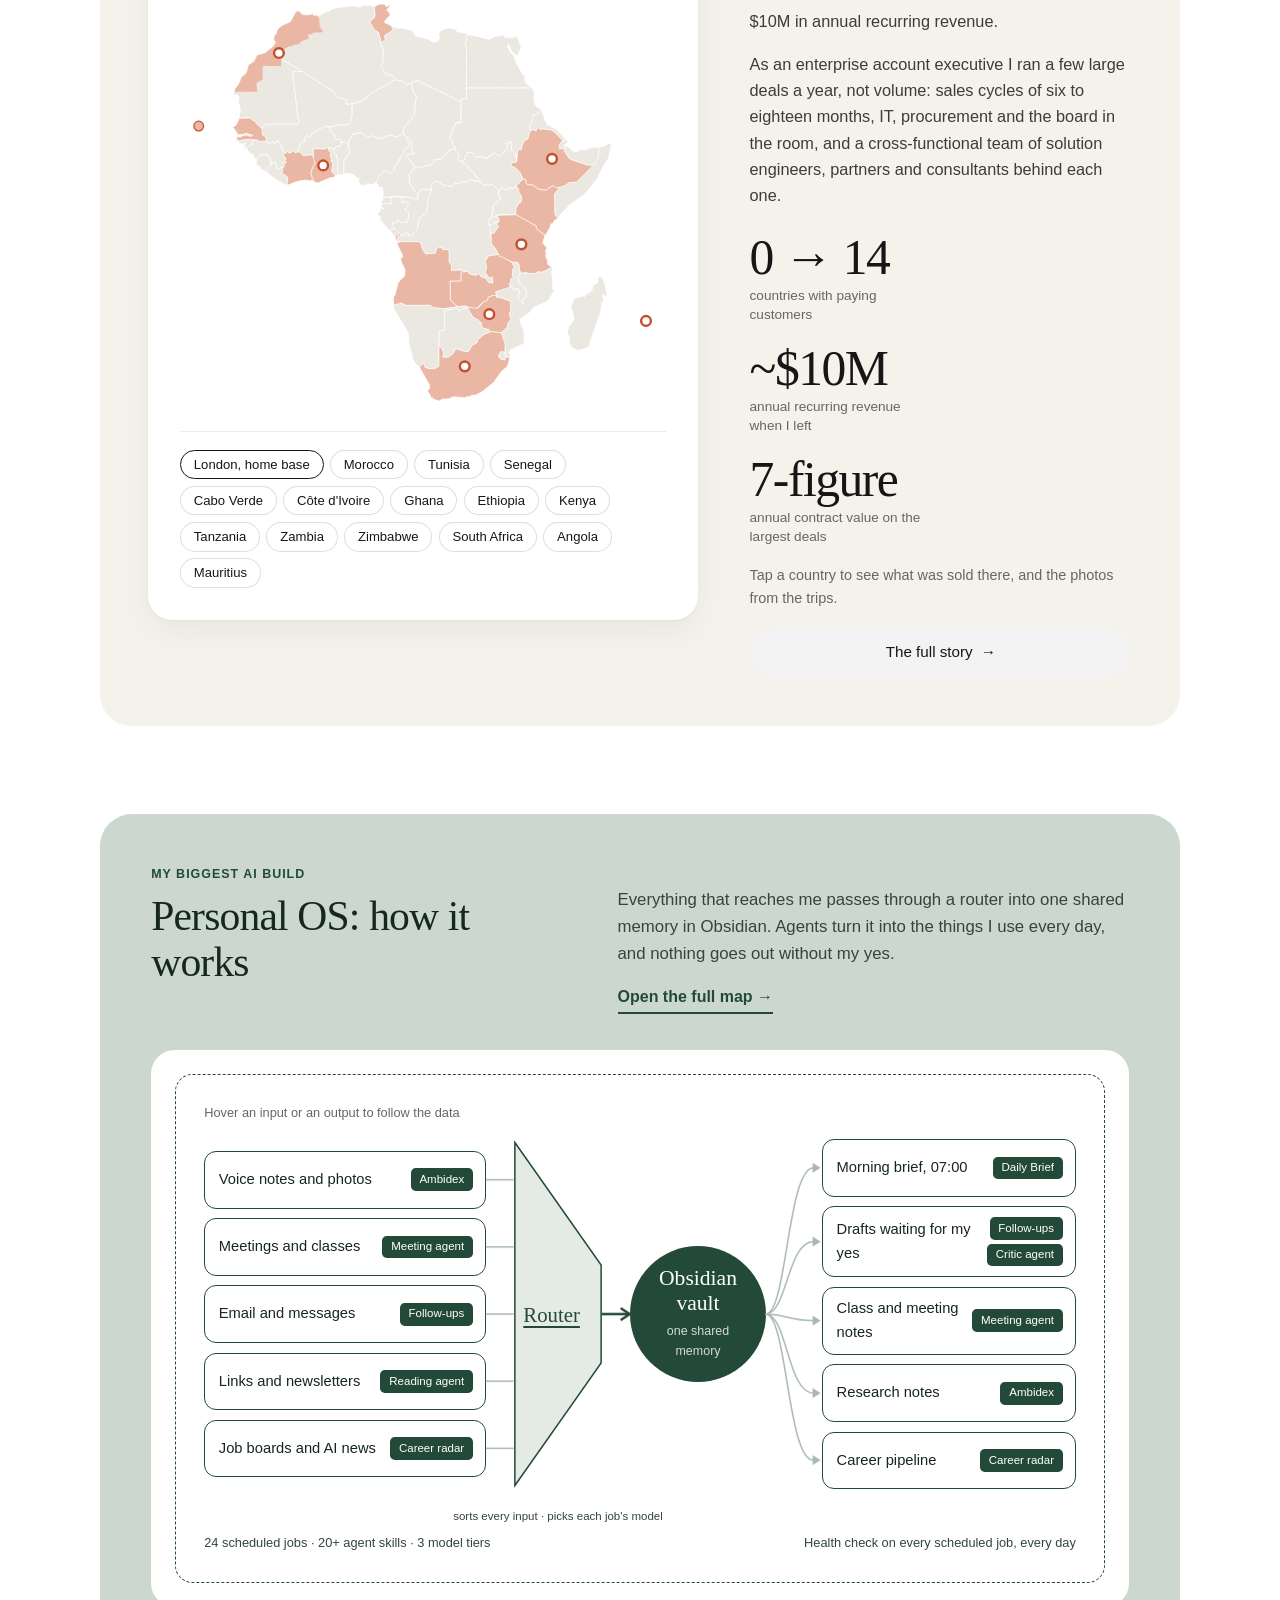
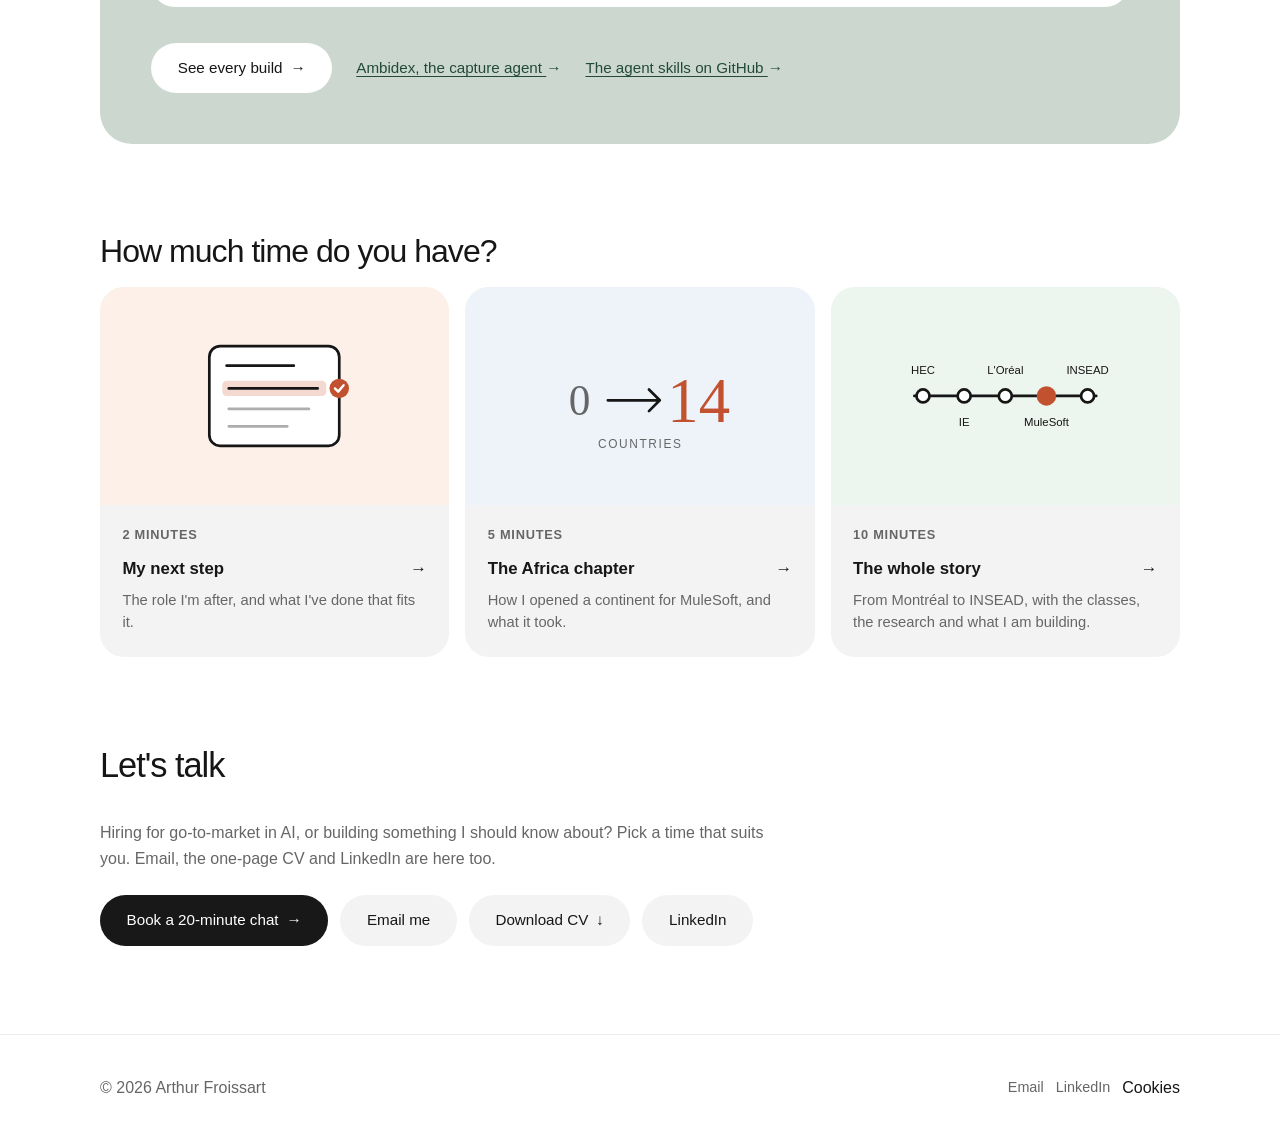
==== commit fd869bd4: "add Personal OS flow diagram and reorder home page Co-Authored-By: Claude Opus 5.5 <noreply@anthropi" ====
--- a/index.html
+++ b/index.html
@@ -68,8 +68,32 @@
       </div>
     </section>
 
+    <section class="section">
+      <div class="container">
+        <div class="short-version">
+          <div>
+            <h2 class="short-version__title reveal">The short version</h2>
+            <p class="short-version__ask reveal">Four lines. Each opens its chapter, or <a href="https://calendar.app.google/CfKY5YtipS45RqvT8" target="_blank" rel="noopener" data-cta="book-inline">book twenty minutes</a> and I'll tell it in person.</p>
+          </div>
+          <ul class="fact-rows">
+            <li class="fact-row reveal"><span class="fact-row__label">Sold</span><span class="fact-row__text">Six years of enterprise deals across Africa for MuleSoft (Salesforce). 3x target in FY25, Chairman's Club. <a class="fact-row__more" href="career.html#mulesoft">The MuleSoft chapter <span aria-hidden="true">→</span></a></span></li>
+            <li class="fact-row reveal"><span class="fact-row__label">Invested</span><span class="fact-row__text">Angel in five startups since 2022, hands-on with their go-to-market. <a class="fact-row__more" href="career.html#angels">Angel investing <span aria-hidden="true">→</span></a></span></li>
+            <li class="fact-row reveal"><span class="fact-row__label">Building</span><span class="fact-row__text">INSEAD MBA, Wharton exchange to December 2026, building AI products between classes. <a class="fact-row__more" href="#builds">See the builds <span aria-hidden="true">→</span></a></span></li>
+            <li class="fact-row reveal"><span class="fact-row__label">Before</span><span class="fact-row__text">HEC Montréal, computer science at IE Madrid, Monitor Deloitte, L'Oréal. <a class="fact-row__more" href="career.html#business">Where it started <span aria-hidden="true">→</span></a></span></li>
+          </ul>
+        </div>
+      </div>
+    </section>
+
     <section class="section--tight">
-      <div class="container">
+      <div class="container stack stack--lg">
+        <div class="section-head section-head--split">
+          <div>
+            <p class="eyebrow reveal">My biggest career achievement</p>
+            <h2 class="section-head__title reveal">Opening Africa for MuleSoft, from London</h2>
+          </div>
+          <p class="section-head__lede reveal">Why a map: the job was the territory. MuleSoft gave me 52 African countries to cover from London, a no-sell zone with no customers, no playbook and no local team. Every shaded country below is a market where I signed a paying customer, so the map is the result.</p>
+        </div>
         <div class="panel panel--flip" style="--tint: var(--tint-sand)">
           <div class="exhibit reveal">
             <p class="exhibit__hint">Tap a country, or London</p>
@@ -161,9 +185,9 @@
             </div>
           </div>
           <div class="panel__copy">
-            <p class="panel__meta reveal">My biggest result · MuleSoft, a Salesforce company · 2019 to 2026</p>
-            <h2 class="panel__title reveal">Africa: from zero customers to 14 countries.</h2>
-            <p class="panel__text reveal">I was handed 52 African countries from London, a no-sell zone with no customers, no playbook and no local team. I left with customers in 14 countries and close to $10M in annual recurring revenue.</p>
+            <p class="panel__meta reveal">MuleSoft, a Salesforce company · 2019 to 2026</p>
+            <h3 class="panel__title reveal">From zero customers to 14 countries.</h3>
+            <p class="panel__text reveal">I left with customers in 14 countries and close to $10M in annual recurring revenue.</p>
             <p class="panel__text reveal">As an enterprise account executive I ran a few large deals a year, not volume: sales cycles of six to eighteen months, IT, procurement and the board in the room, and a cross-functional team of solution engineers, partners and consultants behind each one.</p>
             <ul class="stats">
               <li class="stat reveal"><span class="stat__num">0 → 14</span><span class="stat__label">countries with paying customers</span></li>
@@ -177,60 +201,80 @@
       </div>
     </section>
 
-    <section class="section">
+
+    <section class="section" id="builds">
       <div class="container">
-        <div class="short-version">
-          <div>
-            <h2 class="short-version__title reveal">The short version</h2>
-            <p class="short-version__ask reveal">Each line opens its chapter. Or <a href="https://calendar.app.google/CfKY5YtipS45RqvT8" target="_blank" rel="noopener" data-cta="book-inline">book twenty minutes</a> and I'll tell it in person.</p>
-          </div>
-          <ul class="fact-rows">
-            <li class="fact-row reveal"><span class="fact-row__label">Sold</span><span class="fact-row__text">Six years at MuleSoft (Salesforce) on enterprise deals across Africa. Three times my annual target in FY25 and Chairman's Club: top 0.1% of roughly 25,000 sellers. <a class="fact-row__more" href="career.html#mulesoft">The MuleSoft chapter <span aria-hidden="true">→</span></a></span></li>
-            <li class="fact-row reveal"><span class="fact-row__label">Invested</span><span class="fact-row__text">Angel investor in five early-stage startups since 2022, hands-on with their go-to-market. <a class="fact-row__more" href="career.html#angels">Angel investing <span aria-hidden="true">→</span></a></span></li>
-            <li class="fact-row reveal"><span class="fact-row__label">Building</span><span class="fact-row__text">INSEAD MBA, on exchange at Wharton until December 2026, and building AI products on frontier AI models between classes. <a class="fact-row__more" href="#builds">See the builds <span aria-hidden="true">→</span></a></span></li>
-            <li class="fact-row reveal"><span class="fact-row__label">Before</span><span class="fact-row__text">Business at HEC Montréal, computer science at IE in Madrid, then Monitor Deloitte and L'Oréal. <a class="fact-row__more" href="career.html#business">Where it started <span aria-hidden="true">→</span></a></span></li>
-          </ul>
-        </div>
-      </div>
-    </section>
-
-    <section class="section" id="builds">
-      <div class="container stack stack--lg">
-        <div class="section-head">
-          <div>
-            <p class="eyebrow reveal">Building with AI</p>
-            <h2 class="section-head__title reveal">What I build between classes</h2>
-          </div>
-          <a class="link-secondary reveal" href="builds.html">How it fits together <span class="arrow" aria-hidden="true">→</span></a>
-        </div>
-        <div class="builds-grid">
-          <a class="build-card reveal" href="build-ambidex.html">
-            <span class="build-card__cadence">Running daily since August 2026</span>
-            <span class="build-card__title">Ambidex</span>
-            <span class="build-card__text">Speak a thought into my phone. It lands as a task, and an agent drafts the follow-up for me to approve.</span>
-            <span class="build-card__stack">Cloudflare Workers · Whisper · AI coding agents · Telegram</span>
-          </a>
-          <div class="build-card reveal" style="--d: 0.08s">
-            <span class="build-card__cadence">Every morning at 07:00</span>
-            <span class="build-card__title">Daily Brief</span>
-            <span class="build-card__text">A morning page that reads my tasks, inbox and meeting notes and picks the three things that matter today.</span>
-            <span class="build-card__stack">TypeScript · Cloudflare Workers · AI coding agents · Telegram</span>
-          </div>
-          <a class="build-card reveal" style="--d: 0.16s" href="build-reel-reads.html">
-            <span class="build-card__cadence">INSEAD Gen AI project · mockup</span>
-            <span class="build-card__title">Reel Reads</span>
-            <span class="build-card__text">A swipe feed where every card is a 20-second idea from a book, and the next card adapts to how you swipe.</span>
-            <span class="build-card__stack">HTML · AI video · recommender design</span>
-          </a>
-          <a class="build-card reveal" style="--d: 0.24s" href="https://github.com/Arthurmf01/claude-skills" target="_blank" rel="noopener">
-            <span class="build-card__cadence">Public · MIT licence</span>
-            <span class="build-card__title">Agent skills</span>
-            <span class="build-card__text">The method behind the builds: plan, build, then have separate reviewer agents try to break the work.</span>
-            <span class="build-card__stack">AI coding agents · Markdown</span>
-          </a>
-        </div>
-      </div>
-    </section>
+        <div class="pos-panel">
+          <div class="section-head section-head--split">
+            <div>
+              <p class="eyebrow reveal">My biggest AI build</p>
+              <h2 class="section-head__title reveal">Personal OS: how it works</h2>
+            </div>
+            <div class="pos-panel__side">
+              <p class="section-head__lede reveal">Everything that reaches me passes through a router into one shared memory in Obsidian. Agents turn it into the things I use every day, and nothing goes out without my yes.</p>
+              <a class="pos-panel__more reveal" href="builds.html">Open the full map <span class="arrow" aria-hidden="true">→</span></a>
+            </div>
+          </div>
+
+          <figure class="pos reveal" data-pos>
+            <div class="pos__frame">
+              <p class="pos__hint" aria-hidden="true">Hover an input or an output to follow the data</p>
+              <div class="pos__stage" data-pos-stage>
+                <ul class="pos__col pos__col--in" aria-label="What comes in">
+                  <li><button type="button" class="pos__node" data-pos-node="voice" data-feeds="drafts research brief" aria-pressed="false"><span class="pos__label">Voice notes and photos</span><span class="pos__tags"><span class="pos__tag">Ambidex</span></span></button></li>
+                  <li><button type="button" class="pos__node" data-pos-node="meetings" data-feeds="notes brief" aria-pressed="false"><span class="pos__label">Meetings and classes</span><span class="pos__tags"><span class="pos__tag">Meeting agent</span></span></button></li>
+                  <li><button type="button" class="pos__node" data-pos-node="email" data-feeds="drafts brief" aria-pressed="false"><span class="pos__label">Email and messages</span><span class="pos__tags"><span class="pos__tag">Follow-ups</span></span></button></li>
+                  <li><button type="button" class="pos__node" data-pos-node="links" data-feeds="research" aria-pressed="false"><span class="pos__label">Links and newsletters</span><span class="pos__tags"><span class="pos__tag">Reading agent</span></span></button></li>
+                  <li><button type="button" class="pos__node" data-pos-node="jobs" data-feeds="career brief" aria-pressed="false"><span class="pos__label">Job boards and AI news</span><span class="pos__tags"><span class="pos__tag">Career radar</span></span></button></li>
+                </ul>
+
+                <span class="pos__link" aria-hidden="true"></span>
+
+                <div class="pos__router" data-pos-router>
+                  <svg class="pos__router-shape pos__router-shape--v" viewBox="0 0 100 100" preserveAspectRatio="none" aria-hidden="true"><path d="M1 1L99 36V64L1 99Z"/></svg>
+                  <svg class="pos__router-shape pos__router-shape--h" viewBox="0 0 100 100" preserveAspectRatio="none" aria-hidden="true"><path d="M1 1H99L64 99H36Z"/></svg>
+                  <span class="pos__router-name">Router</span>
+                  <span class="pos__router-sub">sorts every input · picks each job's model</span>
+                </div>
+
+                <span class="pos__link" aria-hidden="true"></span>
+
+                <div class="pos__hub-wrap">
+                  <div class="pos__hub" data-pos-hub>
+                    <span class="pos__hub-name">Obsidian vault</span>
+                    <small>one shared memory</small>
+                  </div>
+                </div>
+
+                <span class="pos__link" aria-hidden="true"></span>
+
+                <ul class="pos__col pos__col--out" aria-label="What comes out">
+                  <li><button type="button" class="pos__node" data-pos-node="brief" aria-pressed="false"><span class="pos__label">Morning brief, 07:00</span><span class="pos__tags"><span class="pos__tag">Daily Brief</span></span></button></li>
+                  <li><button type="button" class="pos__node" data-pos-node="drafts" aria-pressed="false"><span class="pos__label">Drafts waiting for my yes</span><span class="pos__tags"><span class="pos__tag">Follow-ups</span><span class="pos__tag">Critic agent</span></span></button></li>
+                  <li><button type="button" class="pos__node" data-pos-node="notes" aria-pressed="false"><span class="pos__label">Class and meeting notes</span><span class="pos__tags"><span class="pos__tag">Meeting agent</span></span></button></li>
+                  <li><button type="button" class="pos__node" data-pos-node="research" aria-pressed="false"><span class="pos__label">Research notes</span><span class="pos__tags"><span class="pos__tag">Ambidex</span></span></button></li>
+                  <li><button type="button" class="pos__node" data-pos-node="career" aria-pressed="false"><span class="pos__label">Career pipeline</span><span class="pos__tags"><span class="pos__tag">Career radar</span></span></button></li>
+                </ul>
+
+                <svg class="pos__wires" data-pos-wires aria-hidden="true"></svg>
+              </div>
+              <div class="pos__foot">
+                <span>24 scheduled jobs · 20+ agent skills · 3 model tiers</span>
+                <span>Health check on every scheduled job, every day</span>
+              </div>
+            </div>
+            <figcaption class="visually-hidden">Five inputs (voice notes, meetings, email, links, job boards) pass through a router into one Obsidian vault. Agents turn it into five outputs: a morning brief, drafts waiting for approval, class and meeting notes, research notes and a career pipeline.</figcaption>
+          </figure>
+
+          <div class="cluster pos-panel__links">
+            <a class="btn btn--secondary" href="builds.html">See every build <span class="arrow" aria-hidden="true">→</span></a>
+            <a class="link-secondary" href="build-ambidex.html">Ambidex, the capture agent <span class="arrow" aria-hidden="true">→</span></a>
+            <a class="link-secondary" href="https://github.com/Arthurmf01/claude-skills" target="_blank" rel="noopener">The agent skills on GitHub <span class="arrow" aria-hidden="true">→</span></a>
+          </div>
+        </div>
+      </div>
+    </section>
+
 
     <section class="section--tight">
       <div class="container stack">
@@ -317,5 +361,6 @@
   </footer>
 
   <script src="script.js"></script>
+  <script src="pos.js"></script>
 </body>
 </html>
--- a/style.css
+++ b/style.css
@@ -3775,3 +3775,338 @@
     justify-content: center;
   }
 }
+
+/* --------------------------------------------------------------------------
+   Home: section intros and the Personal OS diagram (pos.js)
+   -------------------------------------------------------------------------- */
+
+.section-head--split {
+  align-items: flex-start;
+}
+
+.section-head__lede {
+  max-width: 34rem;
+  margin: 0;
+  font-size: 1.05rem;
+  color: var(--color-muted);
+}
+
+@media (min-width: 900px) {
+  .section-head--split {
+    display: grid;
+    grid-template-columns: minmax(0, 0.9fr) minmax(0, 1.1fr);
+    gap: 3rem;
+  }
+  .section-head--split .section-head__lede { padding-top: 1.4rem; }
+}
+
+.pos-panel {
+  --pos-ink: #234a39;
+  --pos-ink-soft: #e4ebe5;
+  --pos-wire: #a9b9ae;
+  --pos-packet: var(--color-accent);
+  background: #ccd8cf;
+  border-radius: 2rem;
+  padding: clamp(1.4rem, 4vw, 3.25rem);
+  display: flex;
+  flex-direction: column;
+  gap: clamp(1.5rem, 3vw, 2.25rem);
+}
+
+.pos-panel .eyebrow { color: var(--pos-ink); }
+.pos-panel .section-head__title { color: #15271f; }
+.pos-panel .section-head__lede { color: #33463c; }
+
+.pos-panel__side {
+  display: flex;
+  flex-direction: column;
+  align-items: flex-start;
+  gap: 1rem;
+}
+
+.pos-panel__more {
+  color: var(--pos-ink);
+  font-weight: 600;
+  text-decoration: none;
+  border-bottom: 2px solid currentColor;
+  padding-bottom: 0.15rem;
+}
+
+.pos-panel__more:hover { border-bottom-color: transparent; }
+
+.pos-panel__links { gap: 1rem 1.5rem; }
+.pos-panel .btn--secondary { background: #fff; }
+.pos-panel .link-secondary { color: var(--pos-ink); }
+
+.pos {
+  margin: 0;
+  background: #fff;
+  border-radius: 1.5rem;
+  padding: clamp(0.75rem, 2vw, 1.5rem);
+}
+
+.pos__frame {
+  border: 1.5px dashed var(--pos-ink);
+  border-radius: 1.1rem;
+  padding: clamp(1rem, 2.4vw, 1.75rem);
+}
+
+.pos__hint {
+  margin: 0 0 1rem;
+  font-size: 0.8rem;
+  color: var(--color-muted);
+}
+
+.pos__stage {
+  position: relative;
+  display: flex;
+  flex-direction: column;
+  align-items: stretch;
+  gap: 0.6rem;
+}
+
+.pos__col {
+  list-style: none;
+  margin: 0;
+  padding: 0;
+  display: flex;
+  flex-direction: column;
+  gap: 0.6rem;
+}
+
+.pos__node {
+  width: 100%;
+  display: flex;
+  align-items: center;
+  justify-content: space-between;
+  gap: 0.75rem;
+  min-height: 3.6rem;
+  padding: 0.6rem 0.75rem 0.6rem 1rem;
+  background: #fff;
+  border: 1.5px solid var(--pos-ink);
+  border-radius: 0.75rem;
+  font: inherit;
+  font-size: 0.95rem;
+  font-weight: 500;
+  color: #15271f;
+  text-align: left;
+  cursor: pointer;
+  transition: opacity 0.3s var(--ease-out), background-color 0.3s var(--ease-out), transform 0.3s var(--ease-out);
+}
+
+.pos__node:focus-visible {
+  outline: 3px solid var(--pos-packet);
+  outline-offset: 2px;
+}
+
+.pos__tags {
+  display: flex;
+  flex-direction: column;
+  align-items: flex-end;
+  gap: 0.25rem;
+  flex-shrink: 0;
+}
+
+.pos__tag {
+  background: var(--pos-ink);
+  color: #fff;
+  font-size: 0.72rem;
+  font-weight: 500;
+  line-height: 1;
+  padding: 0.35rem 0.55rem;
+  border-radius: 0.3rem;
+  white-space: nowrap;
+}
+
+.pos__stage.is-focused .pos__node { opacity: 0.38; }
+.pos__stage.is-focused .pos__node.is-lit { opacity: 1; background: var(--pos-ink-soft); }
+.pos__node[aria-pressed="true"] { box-shadow: inset 0 0 0 1.5px var(--pos-ink); }
+
+.pos__router {
+  position: relative;
+  display: flex;
+  flex-direction: column;
+  align-items: center;
+  justify-content: center;
+  min-height: 6.5rem;
+  padding: 0 18% 1.25rem;
+  text-align: center;
+}
+
+.pos__router-shape {
+  position: absolute;
+  inset: 0;
+  width: 100%;
+  height: 100%;
+  overflow: visible;
+}
+
+.pos__router-shape path {
+  fill: var(--pos-ink-soft);
+  stroke: var(--pos-ink);
+  stroke-width: 1.5;
+  vector-effect: non-scaling-stroke;
+  transition: fill 0.3s var(--ease-out);
+}
+
+.pos__router.is-lit .pos__router-shape path { fill: #d5e2d8; }
+.pos__router-shape--v { display: none; }
+
+.pos__router-name {
+  position: relative;
+  font-family: var(--font-display);
+  font-size: 1.6rem;
+  color: var(--pos-ink);
+  text-decoration: underline;
+  text-underline-offset: 0.2em;
+  text-decoration-thickness: 1.5px;
+}
+
+.pos__router-sub {
+  position: relative;
+  font-size: 0.72rem;
+  color: #33463c;
+  line-height: 1.3;
+}
+
+.pos__hub-wrap {
+  display: flex;
+  justify-content: center;
+}
+
+.pos__hub {
+  width: 11rem;
+  aspect-ratio: 1;
+  border-radius: 50%;
+  background: var(--pos-ink);
+  color: #fff;
+  display: flex;
+  flex-direction: column;
+  align-items: center;
+  justify-content: center;
+  text-align: center;
+  padding: 1rem;
+  transition: box-shadow 0.4s var(--ease-out);
+}
+
+.pos__hub.is-lit { box-shadow: 0 0 0 8px rgba(35, 74, 57, 0.14); }
+
+.pos__hub-name {
+  font-family: var(--font-display);
+  font-size: 1.35rem;
+  line-height: 1.15;
+}
+
+.pos__hub small {
+  margin-top: 0.4rem;
+  font-size: 0.78rem;
+  opacity: 0.8;
+}
+
+/* Phone: stacked, with flowing CSS connectors between the stages */
+.pos__link {
+  align-self: center;
+  width: 2px;
+  height: 1.75rem;
+  background-image: linear-gradient(var(--pos-ink) 50%, transparent 50%);
+  background-size: 2px 8px;
+}
+
+@media (prefers-reduced-motion: no-preference) {
+  .pos__link { animation: pos-flow-down 0.9s linear infinite; }
+}
+
+@keyframes pos-flow-down {
+  to { background-position: 0 8px; }
+}
+
+.pos__wires {
+  position: absolute;
+  inset: 0;
+  width: 100%;
+  height: 100%;
+  pointer-events: none;
+  overflow: visible;
+}
+
+.pos__wire {
+  fill: none;
+  stroke: var(--pos-wire);
+  stroke-width: 1.5;
+  transition: stroke 0.3s var(--ease-out), opacity 0.3s var(--ease-out);
+}
+
+.pos__wire--trunk { stroke: var(--pos-ink); stroke-width: 2.5; }
+.pos__wire-tip { fill: var(--pos-wire); transition: fill 0.3s var(--ease-out), opacity 0.3s var(--ease-out); }
+.pos__wire-route path { fill: none; stroke: none; }
+
+.pos__stage.is-focused .pos__wire:not(.pos__wire--trunk),
+.pos__stage.is-focused .pos__wire-tip { opacity: 0.3; }
+.pos__stage.is-focused .pos__wire.is-lit { opacity: 1; stroke: var(--pos-ink); stroke-dasharray: 5 5; }
+.pos__stage.is-focused .pos__wire-tip.is-lit { opacity: 1; fill: var(--pos-ink); }
+
+@media (prefers-reduced-motion: no-preference) {
+  .pos__stage.is-focused .pos__wire.is-lit:not(.pos__wire--trunk) { animation: pos-flow 0.6s linear infinite; }
+}
+
+@keyframes pos-flow {
+  to { stroke-dashoffset: -10; }
+}
+
+.pos__packet {
+  fill: var(--pos-packet);
+  stroke: #fff;
+  stroke-width: 1.5;
+}
+
+.pos__foot {
+  display: flex;
+  flex-wrap: wrap;
+  justify-content: space-between;
+  gap: 0.4rem 1.5rem;
+  margin-top: 1.25rem;
+  font-size: 0.8rem;
+  color: #33463c;
+}
+
+/* Wide: one row, inputs → router → vault → outputs, wires drawn by pos.js */
+@media (min-width: 900px) {
+  .pos__stage {
+    display: grid;
+    grid-template-columns: minmax(0, 1.45fr) minmax(5.5rem, 0.42fr) minmax(8.5rem, 0.52fr) minmax(0, 1.45fr);
+    column-gap: 1.75rem;
+    align-items: center;
+  }
+
+  .pos__link { display: none; }
+  .pos__col--out { margin-left: 1.75rem; }
+  .pos__node { font-size: 0.92rem; padding-left: 0.85rem; }
+
+  .pos__router {
+    align-self: stretch;
+    padding: 0 0.6rem 0 0.4rem;
+  }
+
+  .pos__router-shape--v { display: block; }
+  .pos__router-shape--h { display: none; }
+
+  .pos__router-sub {
+    position: absolute;
+    bottom: -2.2rem;
+    left: 50%;
+    transform: translateX(-50%);
+    width: 15rem;
+  }
+
+  .pos__hub { width: 100%; max-width: 12rem; }
+  .pos__router-name { font-size: 1.3rem; margin-left: -0.6rem; }
+
+  /* Draw the wires in when the diagram first scrolls into view */
+  .js .pos__wire-base { opacity: 0; transition: opacity 0.8s var(--ease-out) 0.2s; }
+  .js .pos__stage.is-live .pos__wire-base { opacity: 1; }
+  .pos__foot { margin-top: 2.75rem; }
+}
+
+@media (max-width: 899px) {
+  .pos__hint { display: none; }
+}
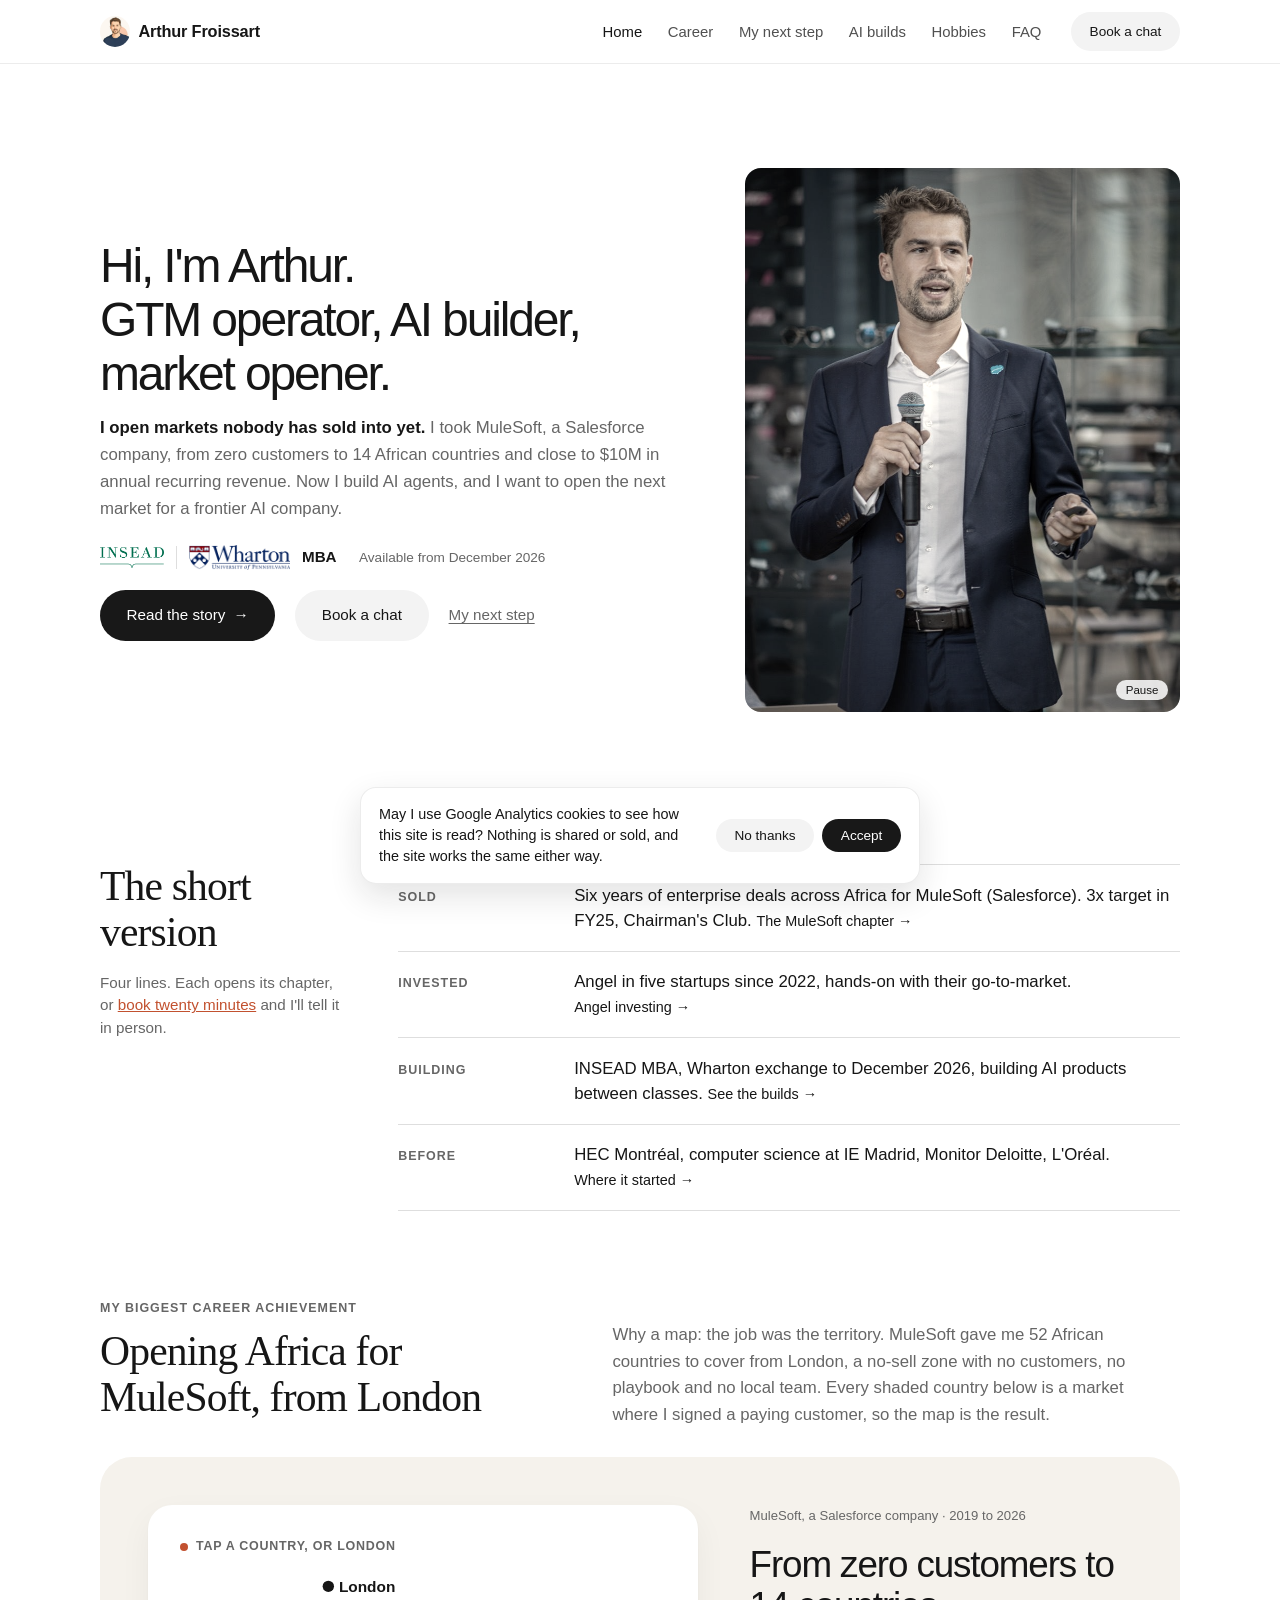
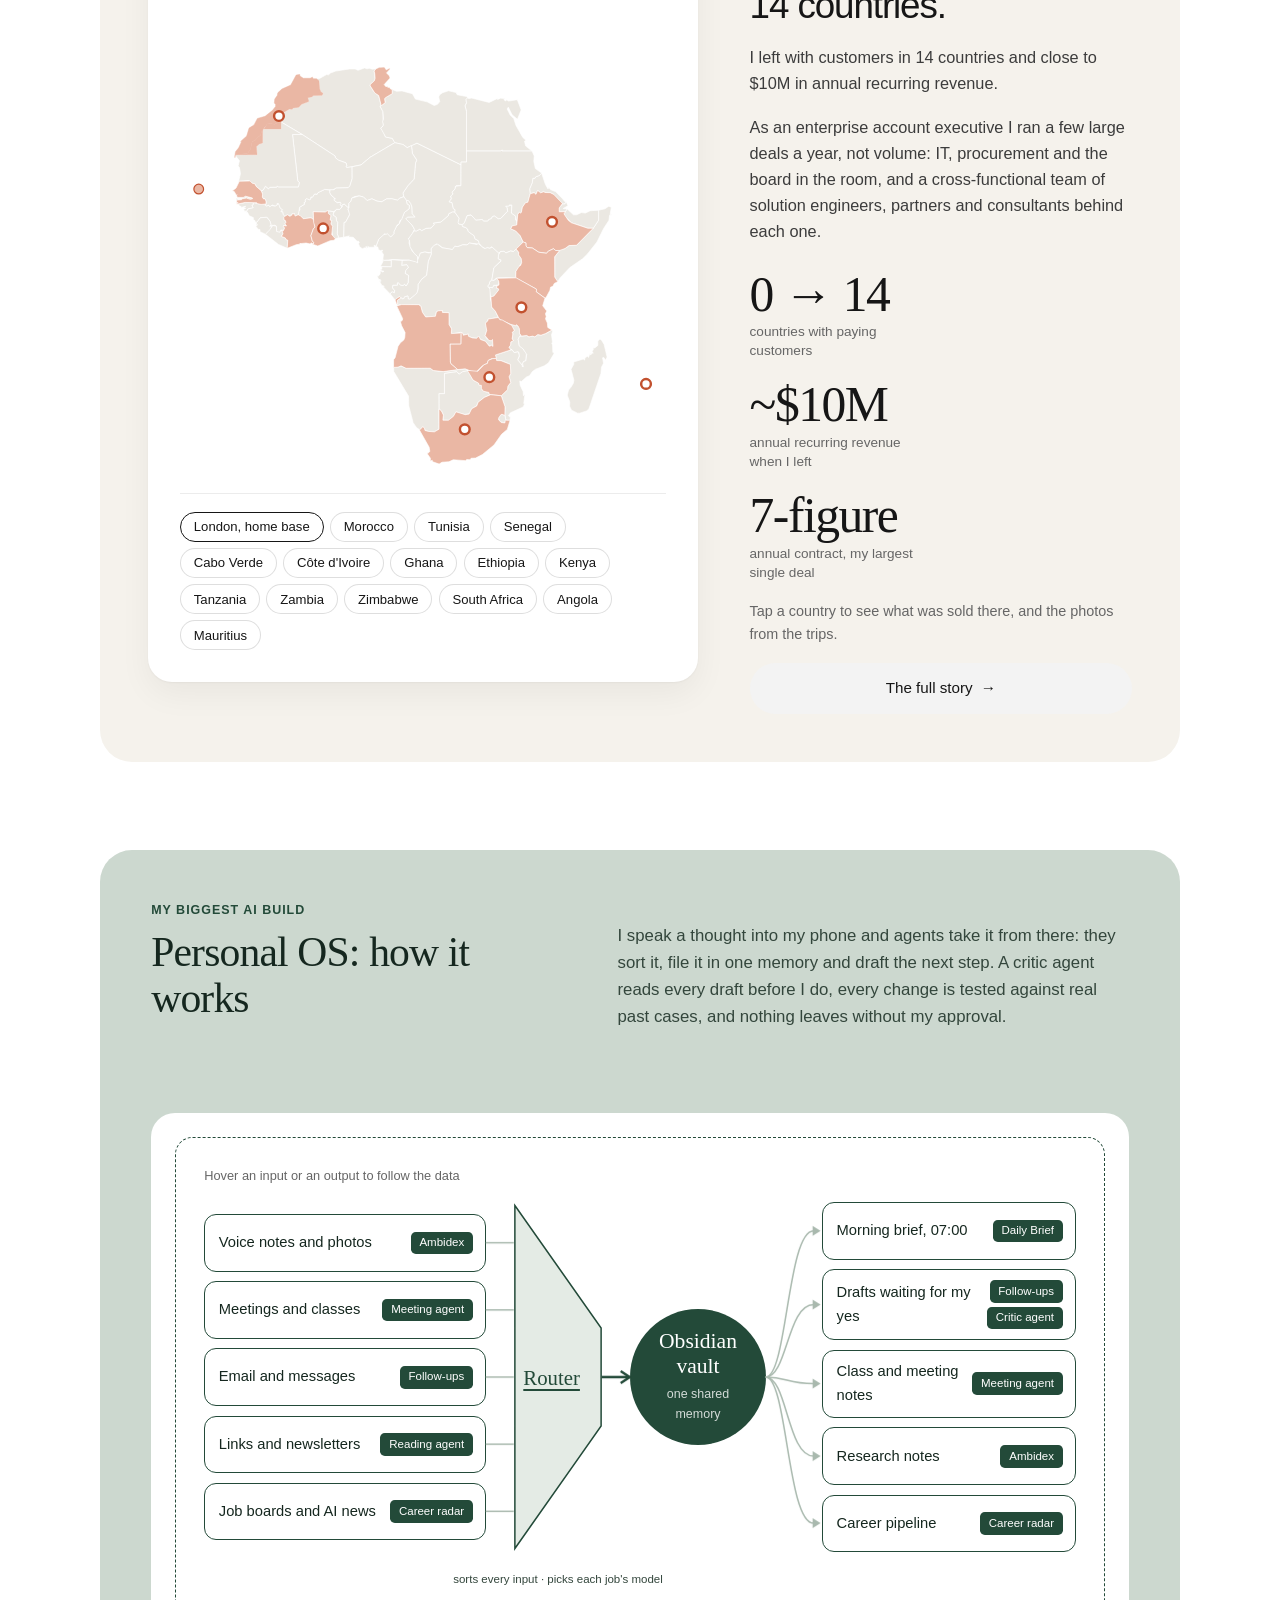
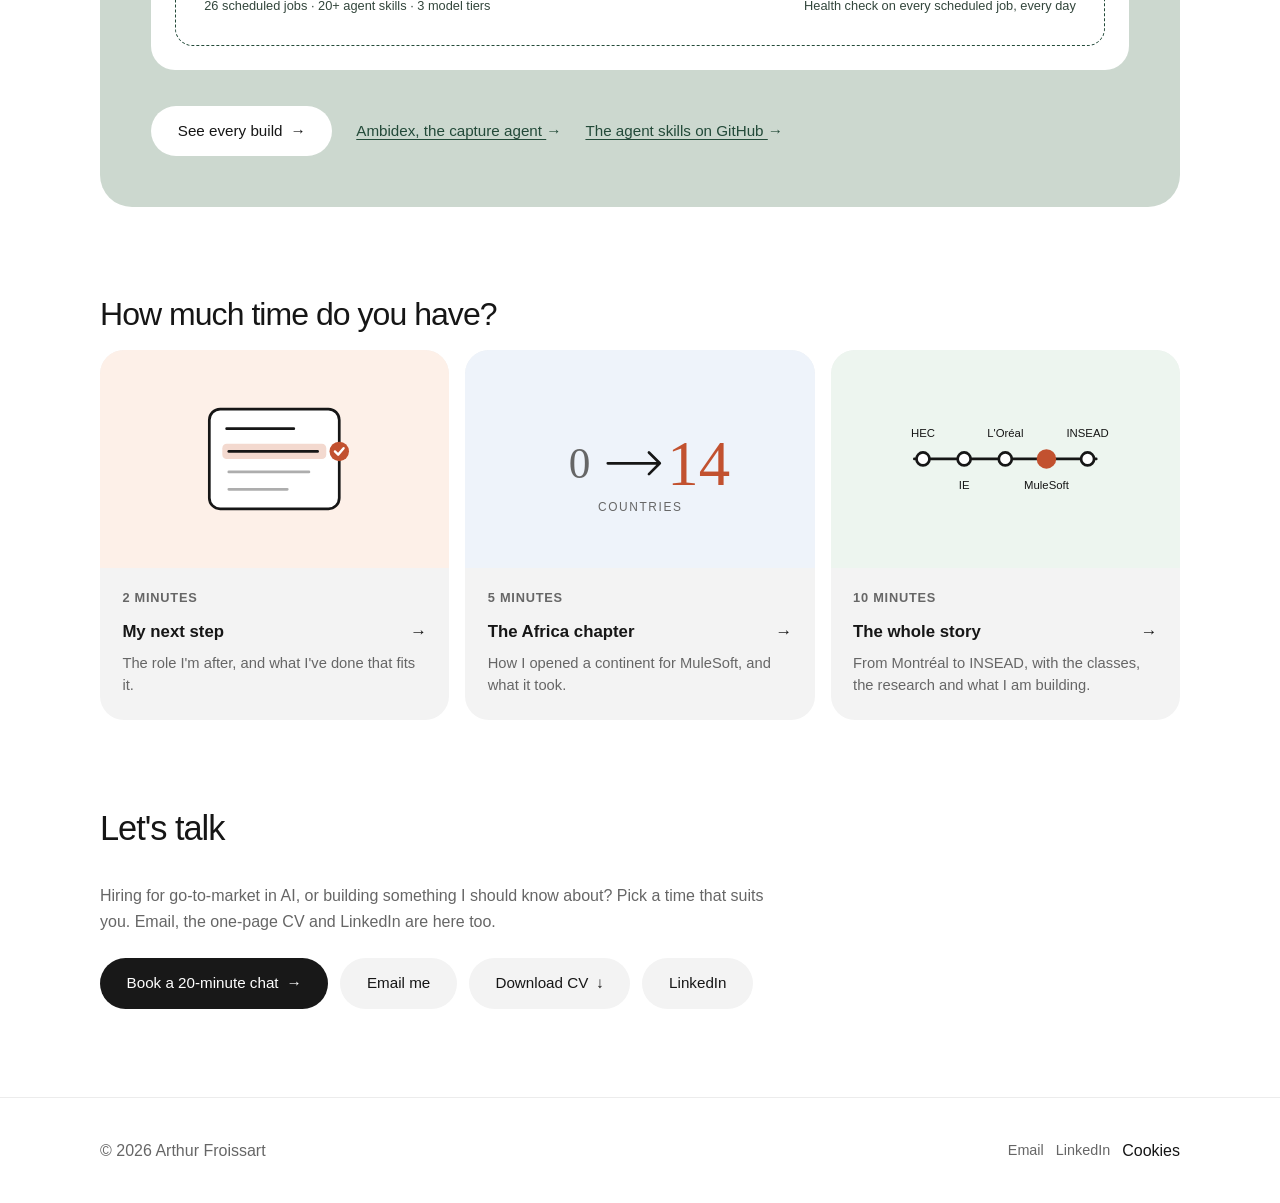
==== commit 55de5bac: "ship v1.4: new hero, ISP story page, updated AI builds, Wharton, Ambidex screenshots Co-Authored-By:" ====
--- a/index.html
+++ b/index.html
@@ -36,11 +36,10 @@
           <li><a class="site-nav__link is-active" href="index.html" aria-current="page">Home</a></li>
           <li><a class="site-nav__link" href="career.html">Career</a></li>
           <li><a class="site-nav__link" href="my-next-step.html">My next step</a></li>
-          <li><a class="site-nav__link" href="ai-for-gtm.html">AI for GTM</a></li>
           <li><a class="site-nav__link" href="builds.html">AI builds</a></li>
           <li><a class="site-nav__link" href="outside.html">Hobbies</a></li>
           <li><a class="site-nav__link" href="faq.html">FAQ</a></li>
-          <li><a class="btn btn--secondary btn--sm site-nav__cta" href="https://calendar.app.google/CfKY5YtipS45RqvT8" target="_blank" rel="noopener" data-cta="book-header">Book a chat</a></li>
+          <li><a class="btn btn--secondary btn--sm site-nav__cta" href="https://calendar.app.google/GeE9MD7jo6RR16AK8" target="_blank" rel="noopener" data-cta="book-header">Book a chat</a></li>
         </ul>
       </nav>
     </div>
@@ -49,20 +48,22 @@
   <main id="main">
     <section class="section">
       <div class="container">
-        <div class="hero">
+        <div class="hero hero--show">
           <div class="hero__copy prose">
-            <span class="eyebrow">Go-to-market · frontier AI</span>
-            <h1>Hi, I'm Arthur.<br>I opened 14 African markets for MuleSoft, a Salesforce company. Now I'm looking for my next chapter.</h1>
-            <p class="hero__lede"><strong>Enterprise seller, angel investor, curious operator.</strong> I sell complex, multi-stakeholder deals to large organisations, in markets that have no playbook yet.</p>
-            <p class="hero__meta">MuleSoft (Salesforce), 2019 to 2026 · INSEAD MBA · French, based in London</p>
+            <h1>Hi, I'm Arthur.<br>GTM operator, AI builder, market opener.</h1>
+            <p class="hero__lede"><strong>I open markets nobody has sold into yet.</strong> I took MuleSoft, a Salesforce company, from zero customers to 14 African countries and close to $10M in annual recurring revenue. Now I build AI agents, and I want to open the next market for a frontier AI company.</p>
+            <p class="hero__schools"><span class="hero__logos"><img src="assets/logos/insead-wordmark.png" alt="INSEAD" class="hero__logo hero__logo--insead"><span class="hero__logo-sep" aria-hidden="true"></span><img src="assets/logos/wharton.png" alt="Wharton" class="hero__logo hero__logo--wharton"><span class="hero__logo-label">MBA</span></span><span class="hero__avail">Available from December 2026</span></p>
             <div class="hero__cta-row">
               <a href="career.html" class="btn btn--primary">Read the story <span class="arrow" aria-hidden="true">→</span></a>
-              <a href="https://calendar.app.google/CfKY5YtipS45RqvT8" class="btn btn--secondary" target="_blank" rel="noopener" data-cta="book-hero">Book a chat</a>
+              <a href="https://calendar.app.google/GeE9MD7jo6RR16AK8" class="btn btn--secondary" target="_blank" rel="noopener" data-cta="book-hero">Book a chat</a>
               <a href="my-next-step.html" class="link-secondary">My next step</a>
             </div>
           </div>
-          <figure class="hero__photo">
-            <img src="assets/photos/arthur-portrait.jpg" alt="Portrait of Arthur Froissart" width="960" height="1200">
+          <figure class="hero-card" data-hero-show>
+            <img class="hero-card__slide is-on" src="assets/photos/stage/stage-6.jpg" alt="Arthur speaking at an event" width="853" height="1280" fetchpriority="high" style="--pos: 50% 30%">
+            <img class="hero-card__slide" data-src="assets/photos/stage/stage-5.jpg?v=2" alt="" width="1280" height="853" style="--pos: 62% 40%">
+            <img class="hero-card__slide" data-src="assets/photos/stage/stage-7.jpg?v=2" alt="" width="505" height="631" style="--pos: 50% 50%">
+            <button type="button" class="hero-card__pause" data-hero-pause hidden aria-label="Pause the photos">Pause</button>
           </figure>
         </div>
       </div>
@@ -73,7 +74,7 @@
         <div class="short-version">
           <div>
             <h2 class="short-version__title reveal">The short version</h2>
-            <p class="short-version__ask reveal">Four lines. Each opens its chapter, or <a href="https://calendar.app.google/CfKY5YtipS45RqvT8" target="_blank" rel="noopener" data-cta="book-inline">book twenty minutes</a> and I'll tell it in person.</p>
+            <p class="short-version__ask reveal">Four lines. Each opens its chapter, or <a href="https://calendar.app.google/GeE9MD7jo6RR16AK8" target="_blank" rel="noopener" data-cta="book-inline">book twenty minutes</a> and I'll tell it in person.</p>
           </div>
           <ul class="fact-rows">
             <li class="fact-row reveal"><span class="fact-row__label">Sold</span><span class="fact-row__text">Six years of enterprise deals across Africa for MuleSoft (Salesforce). 3x target in FY25, Chairman's Club. <a class="fact-row__more" href="career.html#mulesoft">The MuleSoft chapter <span aria-hidden="true">→</span></a></span></li>
@@ -188,11 +189,11 @@
             <p class="panel__meta reveal">MuleSoft, a Salesforce company · 2019 to 2026</p>
             <h3 class="panel__title reveal">From zero customers to 14 countries.</h3>
             <p class="panel__text reveal">I left with customers in 14 countries and close to $10M in annual recurring revenue.</p>
-            <p class="panel__text reveal">As an enterprise account executive I ran a few large deals a year, not volume: sales cycles of six to eighteen months, IT, procurement and the board in the room, and a cross-functional team of solution engineers, partners and consultants behind each one.</p>
+            <p class="panel__text reveal">As an enterprise account executive I ran a few large deals a year, not volume: IT, procurement and the board in the room, and a cross-functional team of solution engineers, partners and consultants behind each one.</p>
             <ul class="stats">
               <li class="stat reveal"><span class="stat__num">0 → 14</span><span class="stat__label">countries with paying customers</span></li>
               <li class="stat reveal" style="--d: 0.12s"><span class="stat__num">~$10M</span><span class="stat__label">annual recurring revenue when I left</span></li>
-              <li class="stat reveal" style="--d: 0.24s"><span class="stat__num">7-figure</span><span class="stat__label">annual contract value on the largest deals</span></li>
+              <li class="stat reveal" style="--d: 0.24s"><span class="stat__num">7-figure</span><span class="stat__label">annual contract, my largest single deal</span></li>
             </ul>
             <p class="panel__text panel__text--hint reveal">Tap a country to see what was sold there, and the photos from the trips.</p>
             <a class="btn btn--secondary" href="career.html#mulesoft">The full story <span class="arrow" aria-hidden="true">→</span></a>
@@ -211,7 +212,7 @@
               <h2 class="section-head__title reveal">Personal OS: how it works</h2>
             </div>
             <div class="pos-panel__side">
-              <p class="section-head__lede reveal">Everything that reaches me passes through a router into one shared memory in Obsidian. Agents turn it into the things I use every day, and nothing goes out without my yes.</p>
+              <p class="section-head__lede reveal">I speak a thought into my phone and agents take it from there: they sort it, file it in one memory and draft the next step. A critic agent reads every draft before I do, every change is tested against real past cases, and nothing leaves without my approval.</p>
               <a class="pos-panel__more reveal" href="builds.html">Open the full map <span class="arrow" aria-hidden="true">→</span></a>
             </div>
           </div>
@@ -259,7 +260,7 @@
                 <svg class="pos__wires" data-pos-wires aria-hidden="true"></svg>
               </div>
               <div class="pos__foot">
-                <span>24 scheduled jobs · 20+ agent skills · 3 model tiers</span>
+                <span>26 scheduled jobs · 20+ agent skills · 3 model tiers</span>
                 <span>Health check on every scheduled job, every day</span>
               </div>
             </div>
@@ -340,7 +341,7 @@
           <h2>Let's talk</h2>
           <p class="text-muted">Hiring for go-to-market in AI, or building something I should know about? Pick a time that suits you. Email, the one-page CV and LinkedIn are here too.</p>
           <div class="hero__cta-row talk-row">
-            <a href="https://calendar.app.google/CfKY5YtipS45RqvT8" class="btn btn--primary talk-row__main" target="_blank" rel="noopener" data-cta="book-home">Book a 20-minute chat <span class="arrow" aria-hidden="true">→</span></a>
+            <a href="https://calendar.app.google/GeE9MD7jo6RR16AK8" class="btn btn--primary talk-row__main" target="_blank" rel="noopener" data-cta="book-home">Book a 20-minute chat <span class="arrow" aria-hidden="true">→</span></a>
             <a href="mailto:arthurmf.amf@gmail.com" class="btn btn--secondary" data-cta="email-home">Email me</a>
             <a href="assets/Arthur-Froissart-CV.pdf" class="btn btn--secondary" download>Download CV <span class="arrow" aria-hidden="true">↓</span></a>
             <a href="https://www.linkedin.com/in/arthurmf/" class="btn btn--secondary" target="_blank" rel="noopener">LinkedIn</a>
@@ -361,6 +362,7 @@
   </footer>
 
   <script src="script.js"></script>
+  <script src="hero.js"></script>
   <script src="pos.js"></script>
 </body>
 </html>
--- a/style.css
+++ b/style.css
@@ -3457,7 +3457,7 @@
 
 @media (min-width: 1000px) {
   .builds-grid { grid-template-columns: repeat(4, minmax(0, 1fr)); }
-  .os-map ~ .builds-grid { grid-template-columns: repeat(3, minmax(0, 1fr)); }
+  .builds-grid { grid-template-columns: repeat(3, minmax(0, 1fr)); }
 }
 
 .build-card {
@@ -4110,3 +4110,52 @@
 @media (max-width: 899px) {
   .pos__hint { display: none; }
 }
+
+
+.hero__schools { display: flex; flex-wrap: wrap; align-items: center; gap: 0.5rem 1.1rem; margin: 0.25rem 0 0; font-size: 0.85rem; color: var(--color-muted); }
+.hero__school { display: inline-flex; align-items: center; gap: 0.45rem; font-weight: 600; color: var(--color-text); }
+.hero__school img { height: 1.35rem; width: auto; }
+
+/* v1.4: Wharton beside INSEAD */
+.school__brand + .school__brand { margin-top: 0.75rem; }
+.school__logo--light { background: #fff; border: 1px solid var(--color-border); }
+.school__logo--light img { filter: none; }
+
+
+/* v1.4: real product screenshots in place of the chip demo */
+.shots { position: relative; margin: 0; padding: 1.25rem 1.25rem 2.25rem; }
+.shots__img { display: block; width: 100%; height: auto; border-radius: 0.9rem; border: 1px solid var(--color-border); background: #fff; box-shadow: 0 18px 40px -22px rgba(0,0,0,0.35); }
+.shots__img--back { width: 88%; margin-left: auto; opacity: 0.95; }
+.shots__img--front { width: 92%; margin-top: -22%; position: relative; }
+.shots__cap { position: absolute; left: 1.25rem; bottom: 0.6rem; font-size: 0.75rem; color: var(--color-muted); }
+.shots--wide { padding: 0 0 1.8rem; }
+.shots--wide .shots__img--front { width: 100%; }
+.shots--wide .shots__cap { left: 0; bottom: 0; }
+
+
+/* v1.4 hero: event photos in a rounded card, grey until hovered (same language as the Hobbies gallery) */
+.hero--show { align-items: center; }
+.hero-card { position: relative; margin: 0; width: 100%; aspect-ratio: 4 / 5; border-radius: 1rem; overflow: hidden; background: var(--color-surface); }
+.hero-card__slide { position: absolute; inset: 0; width: 100%; height: 100%; object-fit: cover; object-position: var(--pos); opacity: 0; transition: opacity 1s ease-in-out, filter 0.5s ease, transform 0.9s var(--ease-out); }
+.hero-card__slide.is-on { opacity: 1; }
+@media (hover: hover) {
+  .hero-card__slide { filter: saturate(0.45) sepia(0.12) brightness(1.02); }
+  .hero-card:hover .hero-card__slide { filter: none; transform: scale(1.03); }
+}
+.hero-card__pause { position: absolute; right: 0.75rem; bottom: 0.75rem; padding: 0.25rem 0.6rem; border: none; border-radius: 999px; background: rgba(255, 255, 255, 0.85); color: var(--color-text); font-size: 0.72rem; cursor: pointer; }
+.hero__logos { display: inline-flex; align-items: center; gap: 0.75rem; }
+.hero__logo { display: block; width: auto; }
+.hero__logo--insead { height: 1.35rem; }
+.hero__logo--wharton { height: 1.6rem; }
+.hero__logo-sep { width: 1px; height: 1.4rem; background: var(--color-border-strong, #ccc); }
+.hero__logo-label { font-weight: 600; font-size: 0.95rem; color: var(--color-text); }
+.hero__schools { gap: 0.6rem 1.4rem; margin-top: 0.5rem; }
+@media (max-width: 899px) {
+  .hero--show .hero-card { order: -1; aspect-ratio: 5 / 4; }
+}
+@media (min-width: 900px) {
+  .hero--show { grid-template-columns: minmax(0, 1.15fr) minmax(0, 0.85fr); gap: 3.5rem; }
+  .hero--show .hero-card { max-width: 30rem; justify-self: end; }
+}
+@media (prefers-reduced-motion: reduce) { .hero-card__slide { transition: filter 0.5s ease; } }
+.hero--show .hero__schools { margin-bottom: 1.25rem; }
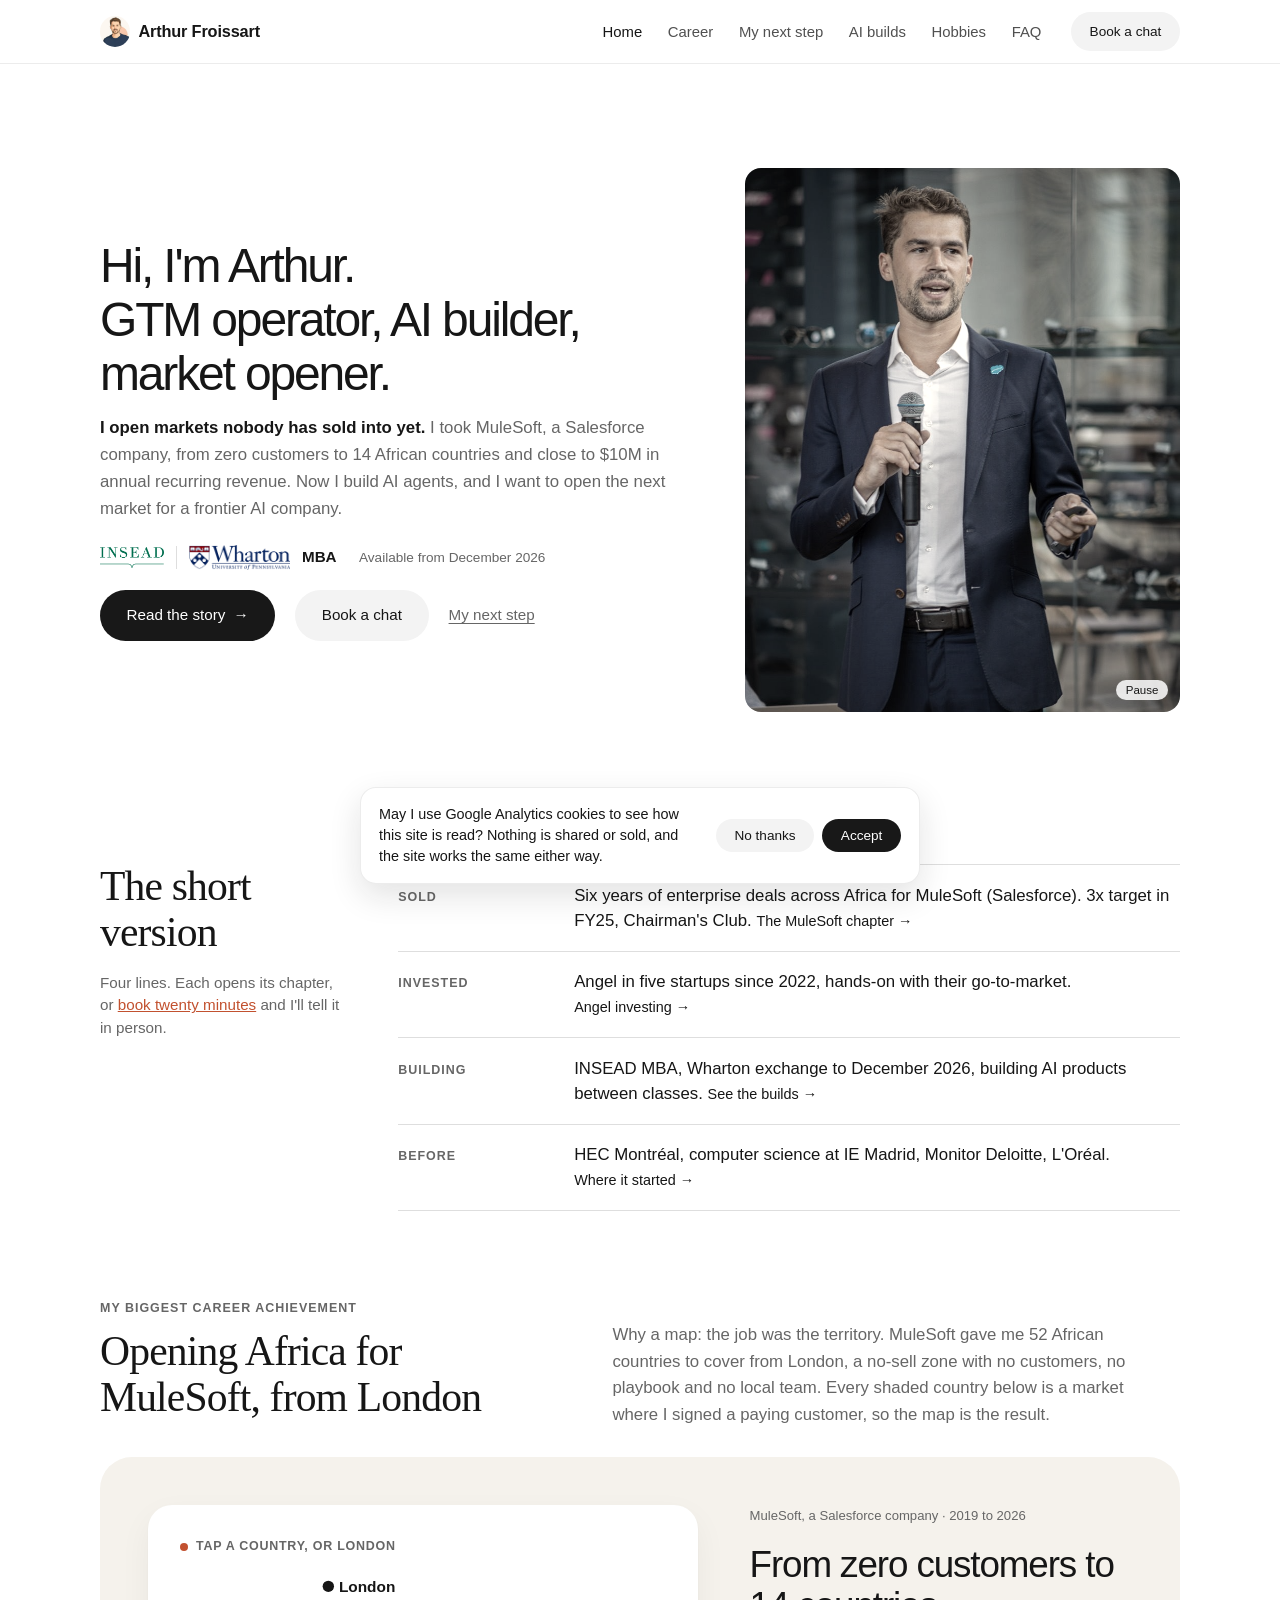
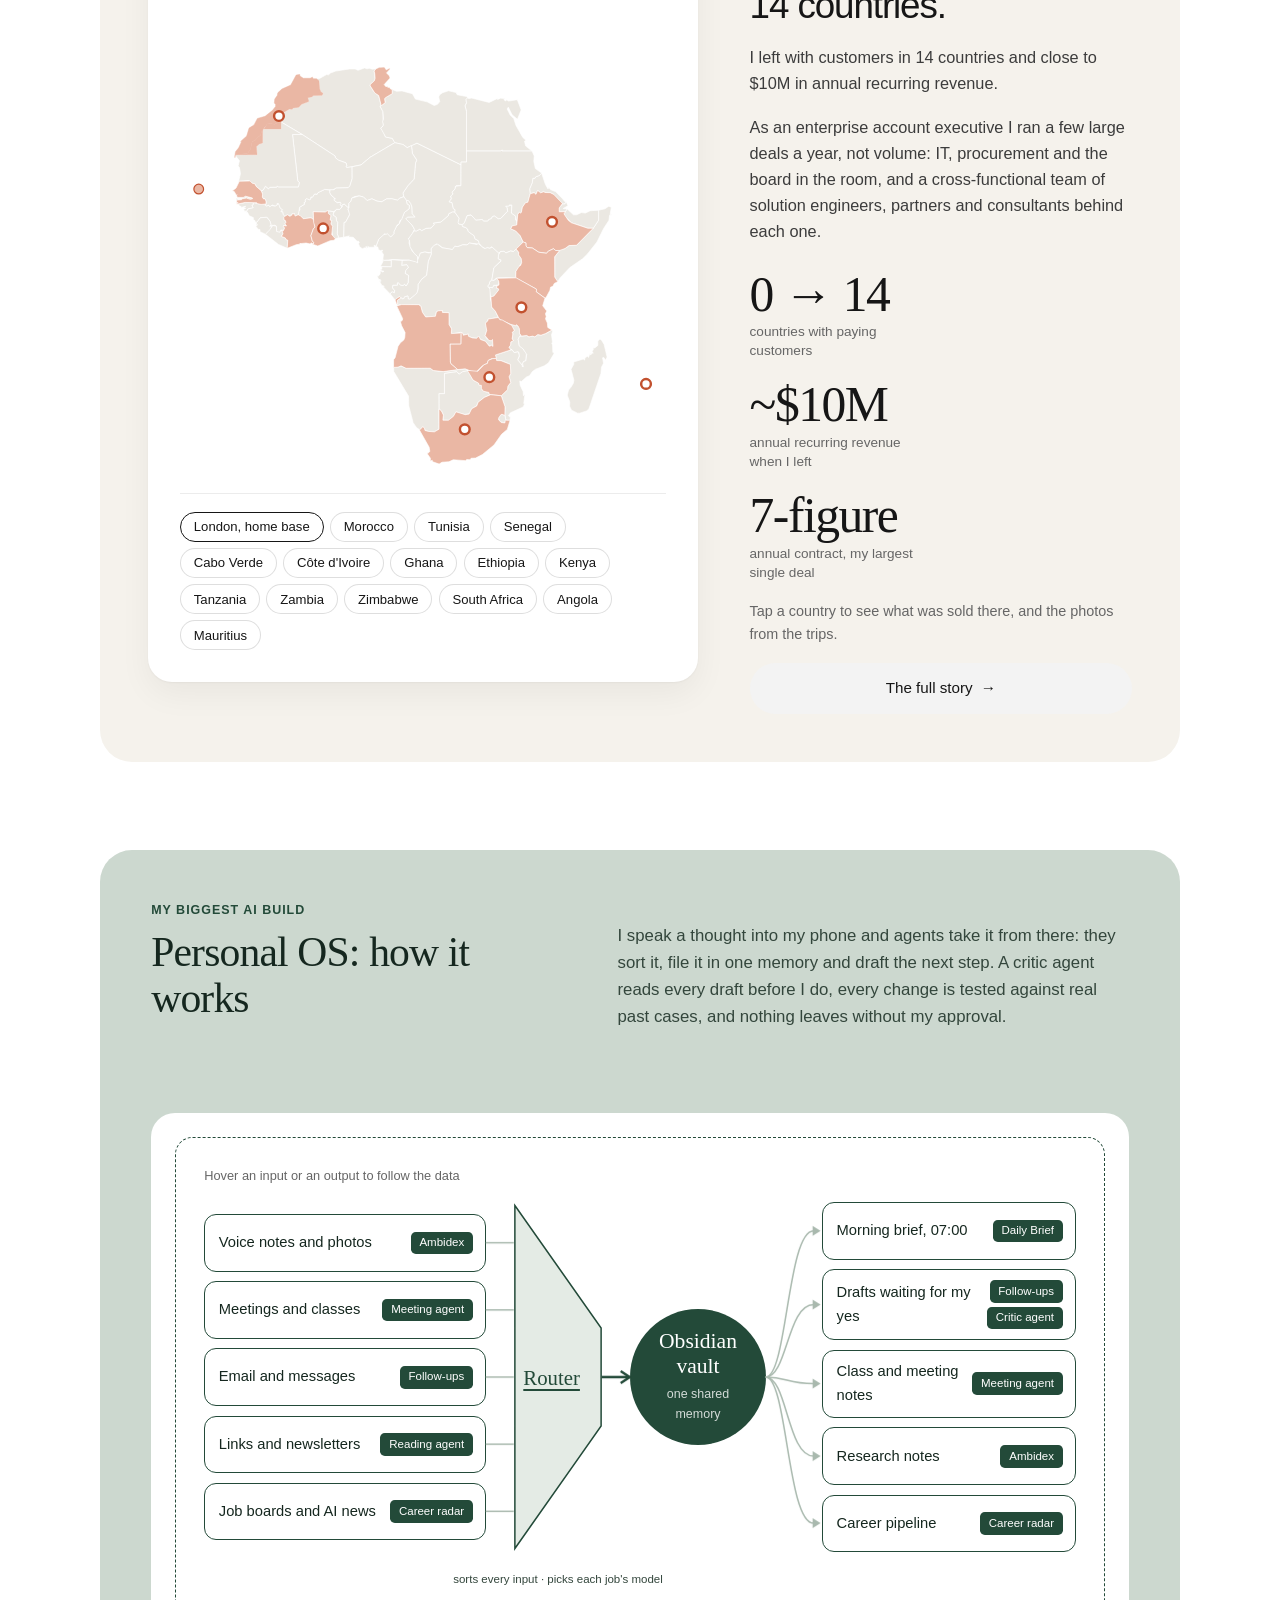
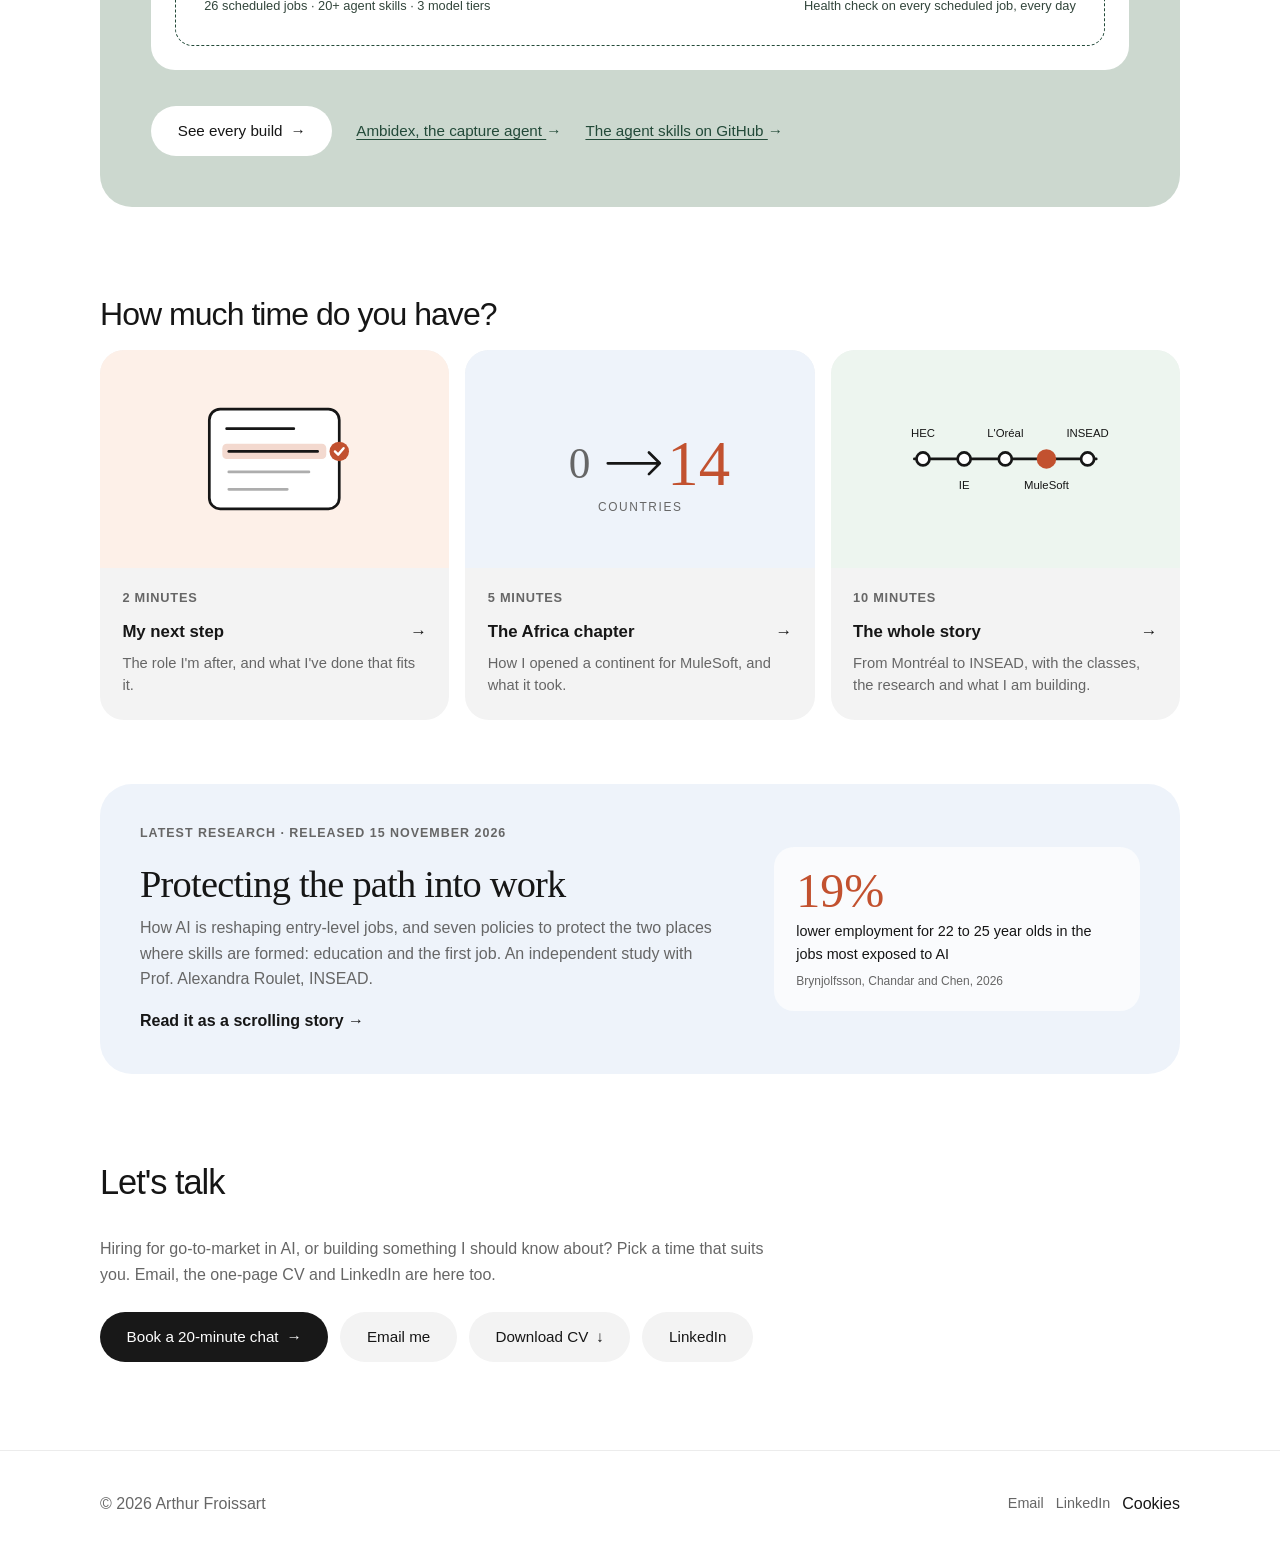
==== commit 64a34994: "add latest-research teaser to home, widen layout on large screens Co-Authored-By: Claude Opus 5.5 <n" ====
--- a/index.html
+++ b/index.html
@@ -335,6 +335,24 @@
       </div>
     </section>
 
+    <section class="section--tight">
+      <div class="container">
+        <a class="research-teaser reveal" href="isp.html" data-cta="isp-home">
+          <span class="research-teaser__copy">
+            <span class="eyebrow">Latest research · Released 15 November 2026</span>
+            <span class="research-teaser__title">Protecting the path into work</span>
+            <span class="research-teaser__text">How AI is reshaping entry-level jobs, and seven policies to protect the two places where skills are formed: education and the first job. An independent study with Prof. Alexandra Roulet, INSEAD.</span>
+            <span class="research-teaser__cta">Read it as a scrolling story <span class="arrow" aria-hidden="true">→</span></span>
+          </span>
+          <span class="research-teaser__stat" aria-hidden="true">
+            <span class="research-teaser__num">19%</span>
+            <span class="research-teaser__label">lower employment for 22 to 25 year olds in the jobs most exposed to AI</span>
+            <span class="research-teaser__src">Brynjolfsson, Chandar and Chen, 2026</span>
+          </span>
+        </a>
+      </div>
+    </section>
+
     <section class="section">
       <div class="container">
         <div class="prose stack reveal">
--- a/style.css
+++ b/style.css
@@ -4159,3 +4159,20 @@
 }
 @media (prefers-reduced-motion: reduce) { .hero-card__slide { transition: filter 0.5s ease; } }
 .hero--show .hero__schools { margin-bottom: 1.25rem; }
+
+/* v1.4.1: latest-research teaser at the end of the landing page */
+.research-teaser { display: grid; grid-template-columns: minmax(0, 1fr); gap: 1.5rem; padding: clamp(1.4rem, 4vw, 2.5rem); border-radius: 2rem; background: var(--tint-blue, #eef2f6); color: var(--color-text); text-decoration: none; transition: transform 0.4s var(--ease-out), box-shadow 0.4s ease; }
+.research-teaser:hover { transform: translateY(-2px); box-shadow: 0 18px 40px -26px rgba(0, 0, 0, 0.35); }
+.research-teaser__copy { display: flex; flex-direction: column; gap: 0.6rem; }
+.research-teaser__title { font-family: var(--font-display); font-size: clamp(1.7rem, 1.3rem + 1.6vw, 2.4rem); line-height: 1.1; letter-spacing: -0.02em; }
+.research-teaser__text { color: var(--color-muted); max-width: 40rem; }
+.research-teaser__cta { margin-top: 0.4rem; font-weight: 600; }
+.research-teaser:hover .research-teaser__cta .arrow { transform: translateX(3px); }
+.research-teaser__stat { display: flex; flex-direction: column; gap: 0.35rem; align-self: center; padding: 1.25rem 1.4rem; border-radius: 1.25rem; background: rgba(255, 255, 255, 0.7); }
+.research-teaser__num { font-family: var(--font-display); font-size: 3rem; line-height: 1; color: var(--color-accent); }
+.research-teaser__label { font-size: 0.9rem; }
+.research-teaser__src { font-size: 0.75rem; color: var(--color-muted); }
+@media (min-width: 900px) { .research-teaser { grid-template-columns: minmax(0, 1.6fr) minmax(0, 1fr); gap: 3rem; align-items: center; } }
+
+/* v1.4.1: use more of large screens */
+@media (min-width: 1500px) { :root { --container-width: 1280px; } }
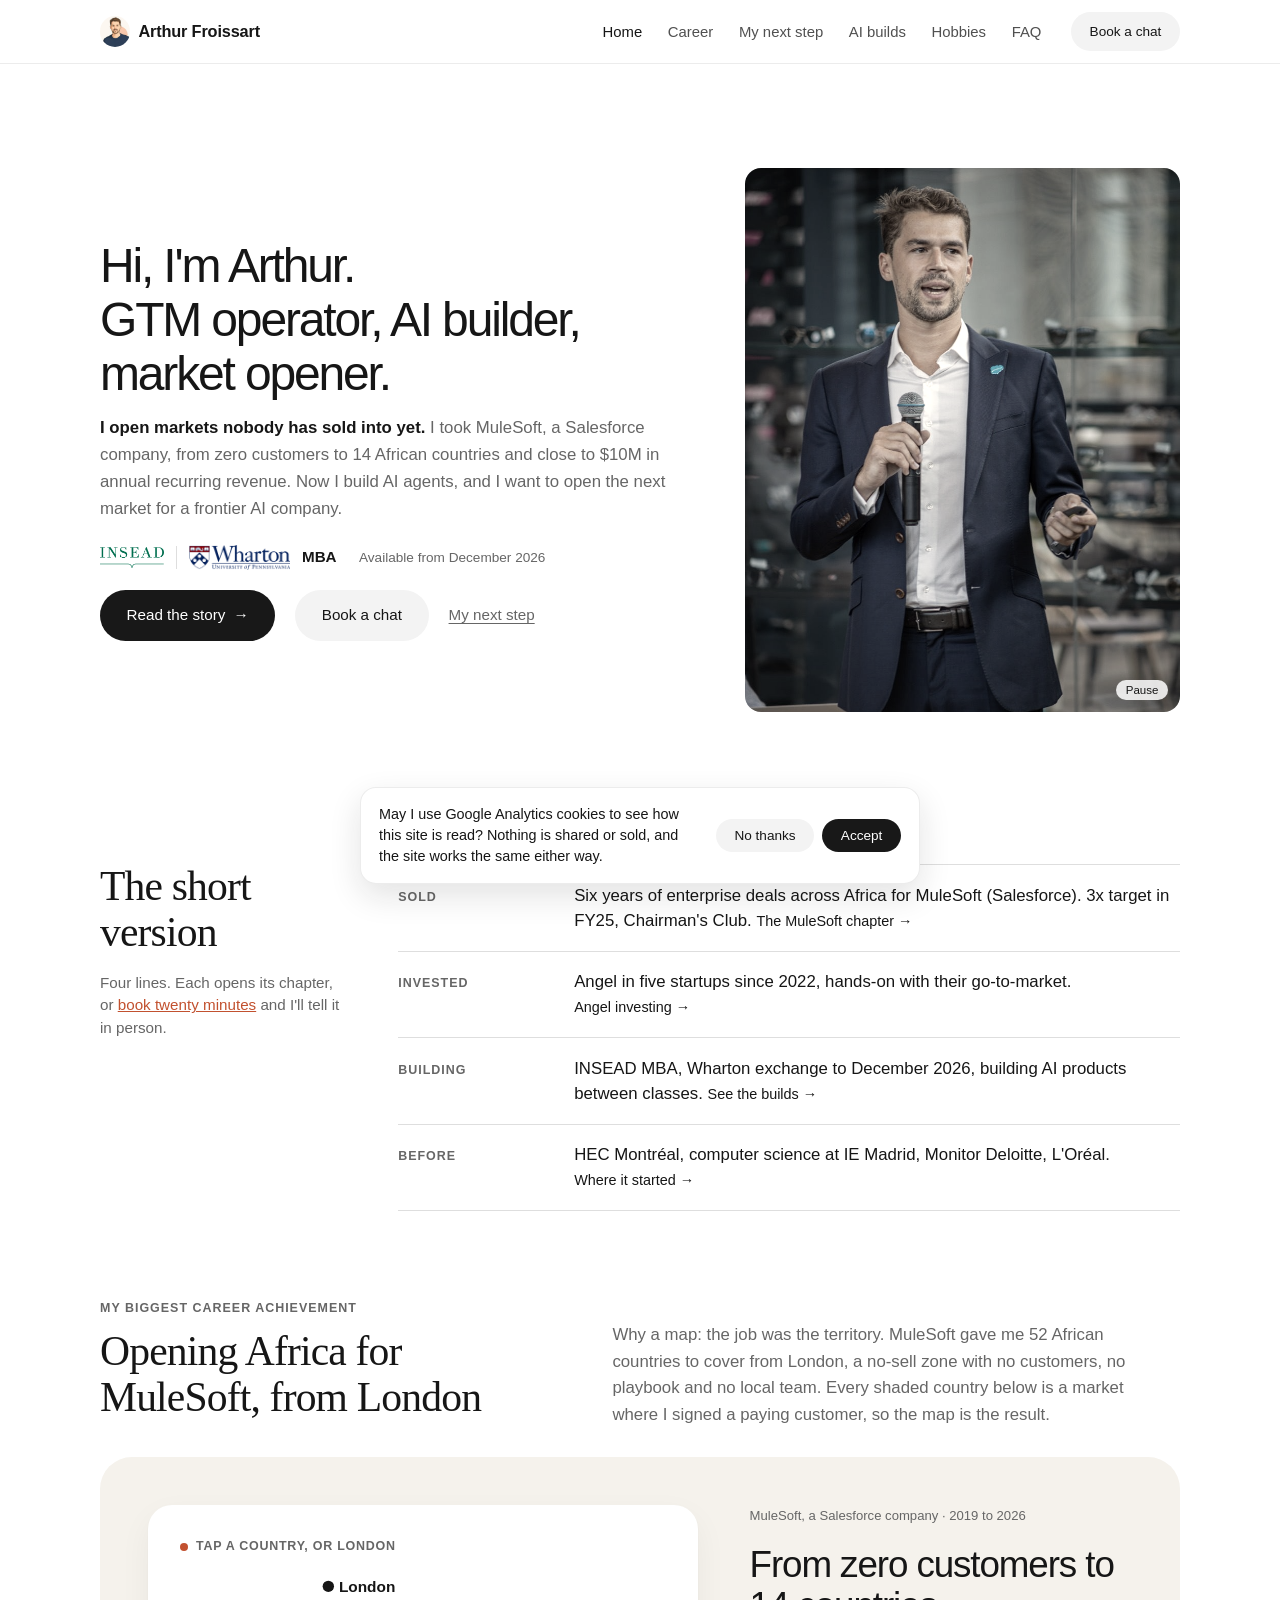
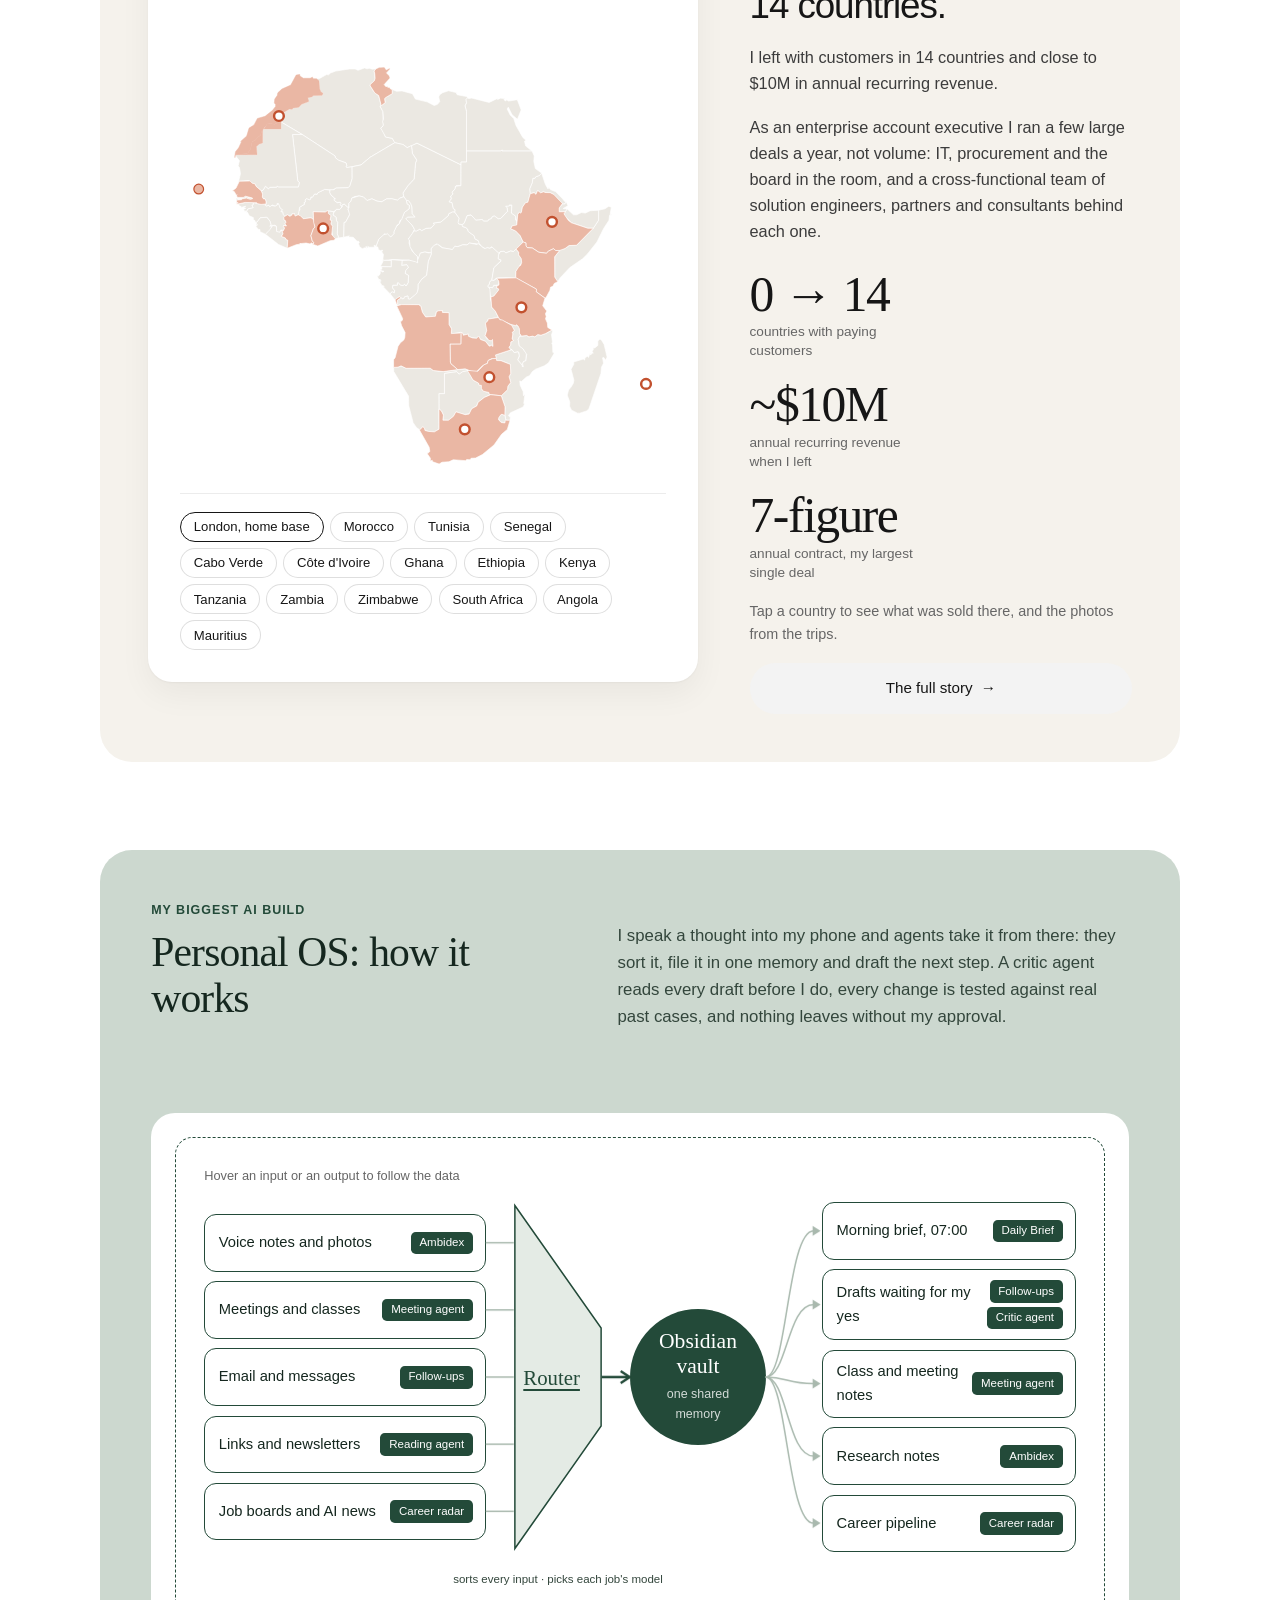
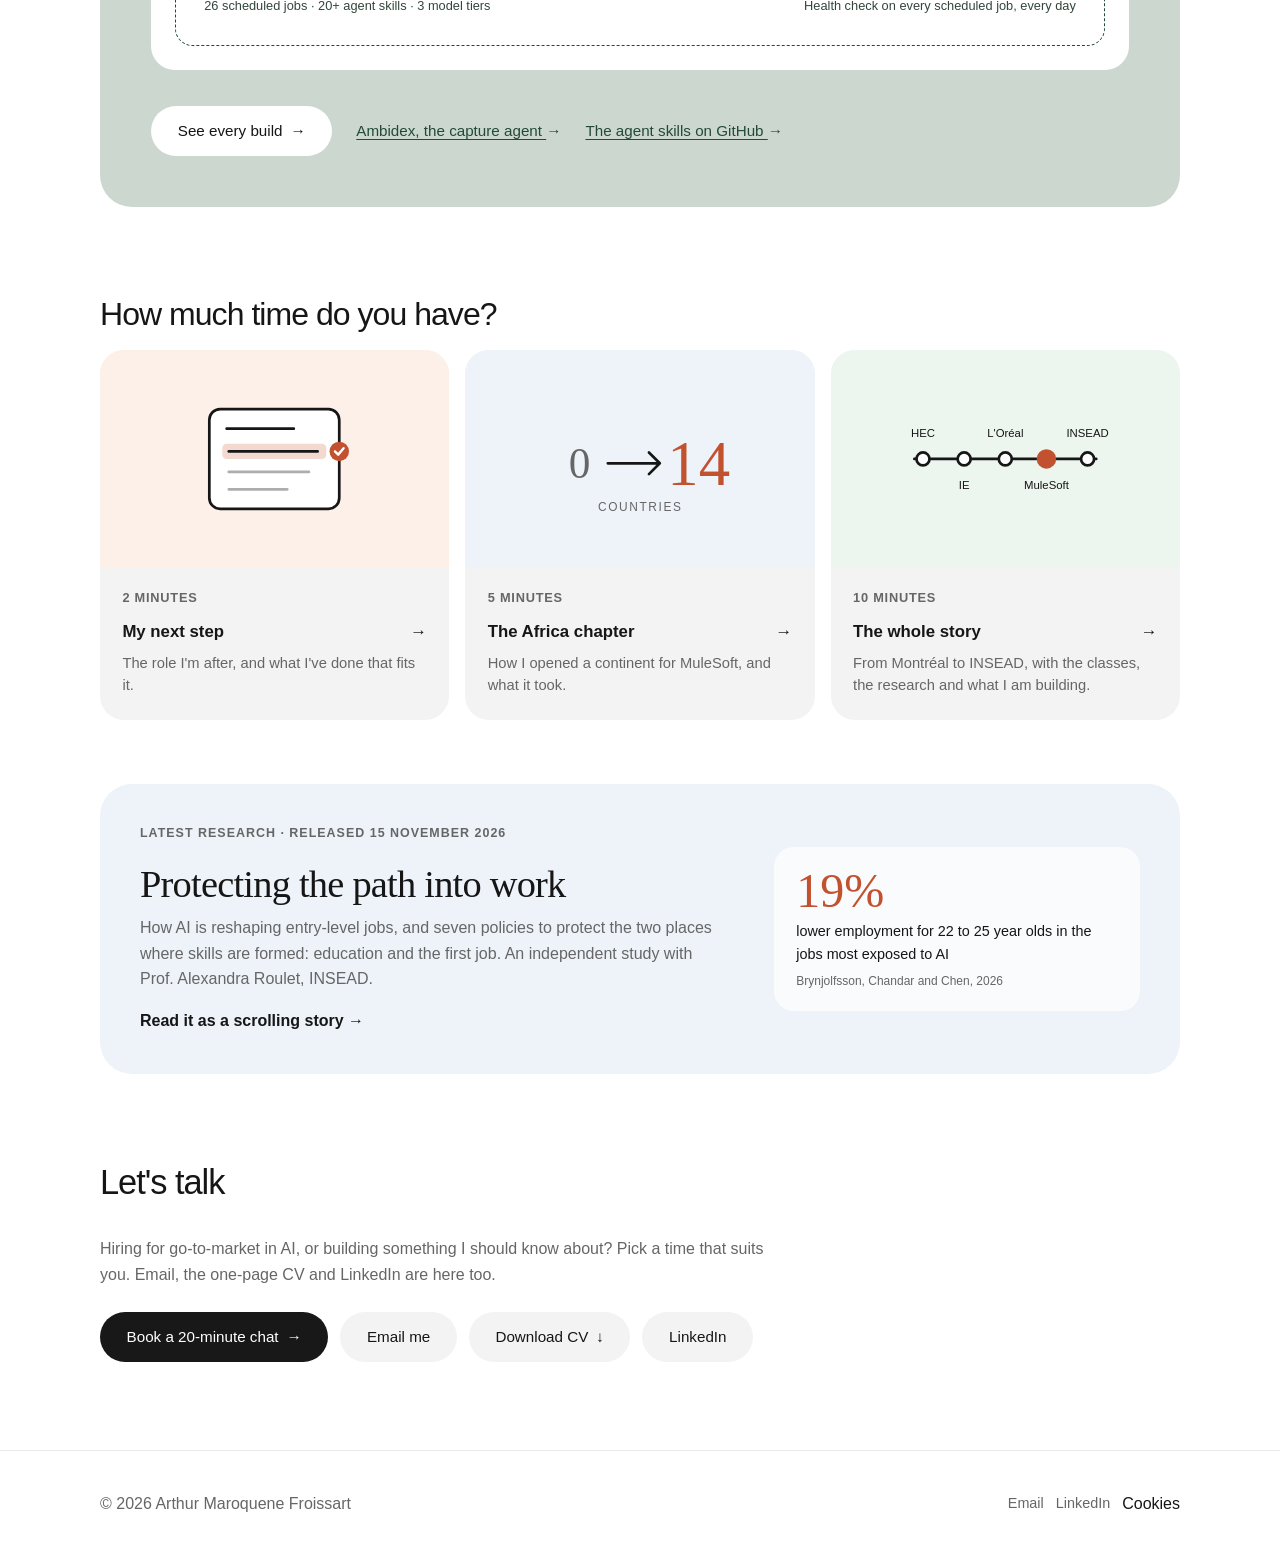
==== commit b0e06383: "make the site readable by search engines and AI assistants: schema, robots, sitemap, llms.txt, full " ====
--- a/index.html
+++ b/index.html
@@ -4,7 +4,7 @@
   <meta charset="UTF-8">
   <meta name="viewport" content="width=device-width, initial-scale=1.0">
   <title>Arthur Froissart · Go-to-market and builder for AI companies</title>
-  <meta name="description" content="Arthur built an enterprise software business across Africa from zero. Next, he wants to do it for an AI company.">
+  <meta name="description" content="Arthur Maroquene Froissart: go-to-market operator and AI builder. Opened 14 African markets for MuleSoft (Salesforce), INSEAD and Wharton MBA, now building AI agents and looking to open the next market for a frontier AI company.">
   <meta property="og:type" content="website">
   <meta property="og:title" content="Arthur Froissart · Go-to-market and builder for AI companies">
   <meta property="og:description" content="Arthur built an enterprise software business across Africa from zero. Next, he wants to do it for an AI company.">
@@ -13,6 +13,9 @@
   <meta property="og:image:height" content="630">
   <meta name="twitter:card" content="summary_large_image">
   <link rel="icon" href="data:image/svg+xml,%3Csvg xmlns='http://www.w3.org/2000/svg' viewBox='0 0 64 64'%3E%3Crect width='64' height='64' rx='16' fill='%23181818'/%3E%3Ctext x='32' y='42' font-family='Georgia,serif' font-size='30' fill='%23fff' text-anchor='middle'%3EA%3C/text%3E%3C/svg%3E">
+  <meta name="google-site-verification" content="rhsqhk8OF6TN3LigwabLy7uYcZ3NYAOEZI-Gl2K_XEI">
+  <link rel="canonical" href="https://arthurmf.com/">
+  <script type="application/ld+json">{"@context": "https://schema.org", "@graph": [{"@type": "ProfilePage", "@id": "https://arthurmf.com/#page", "url": "https://arthurmf.com/", "name": "Arthur Froissart (Arthur Maroquene Froissart)", "mainEntity": {"@id": "https://arthurmf.com/#arthur"}}, {"@type": "Person", "@id": "https://arthurmf.com/#arthur", "name": "Arthur Froissart", "alternateName": ["Arthur Maroquene Froissart", "Arthur M. Froissart"], "givenName": "Arthur", "additionalName": "Maroquene", "familyName": "Froissart", "url": "https://arthurmf.com/", "image": "https://arthurmf.com/assets/photos/arthur-portrait.jpg", "jobTitle": "Go-to-market operator and AI builder", "description": "Go-to-market operator and AI builder. Opened 14 African markets for MuleSoft (Salesforce) from zero customers to close to $10M in annual recurring revenue. INSEAD MBA with a Wharton exchange, building AI agents.", "nationality": "French", "alumniOf": [{"@type": "CollegeOrUniversity", "name": "INSEAD"}, {"@type": "CollegeOrUniversity", "name": "The Wharton School, University of Pennsylvania"}, {"@type": "CollegeOrUniversity", "name": "HEC Montréal"}, {"@type": "CollegeOrUniversity", "name": "IE University"}], "hasOccupation": {"@type": "Occupation", "name": "Enterprise Account Executive", "description": "Enterprise software sales across Africa for MuleSoft, a Salesforce company, 2019 to 2026"}, "knowsAbout": ["Go-to-market strategy", "Enterprise software sales", "New market entry in Africa", "AI agents", "Integration and APIs", "AI and the labour market"], "sameAs": ["https://www.linkedin.com/in/arthurmf/", "https://github.com/Arthurmf01"]}, {"@type": "WebSite", "@id": "https://arthurmf.com/#site", "url": "https://arthurmf.com/", "name": "Arthur Froissart", "publisher": {"@id": "https://arthurmf.com/#arthur"}}]}</script>
   <link rel="stylesheet" href="style.css">
   <script>document.documentElement.classList.add("js");</script>
 </head>
@@ -371,7 +374,7 @@
 
   <footer class="site-footer">
     <div class="container site-footer__inner">
-      <span class="text-muted">&copy; 2026 Arthur Froissart</span>
+      <span class="text-muted">&copy; 2026 Arthur Maroquene Froissart</span>
       <nav class="cluster" aria-label="Contact">
         <a href="mailto:arthurmf.amf@gmail.com">Email</a>
         <a href="https://www.linkedin.com/in/arthurmf/" target="_blank" rel="noopener">LinkedIn</a>
